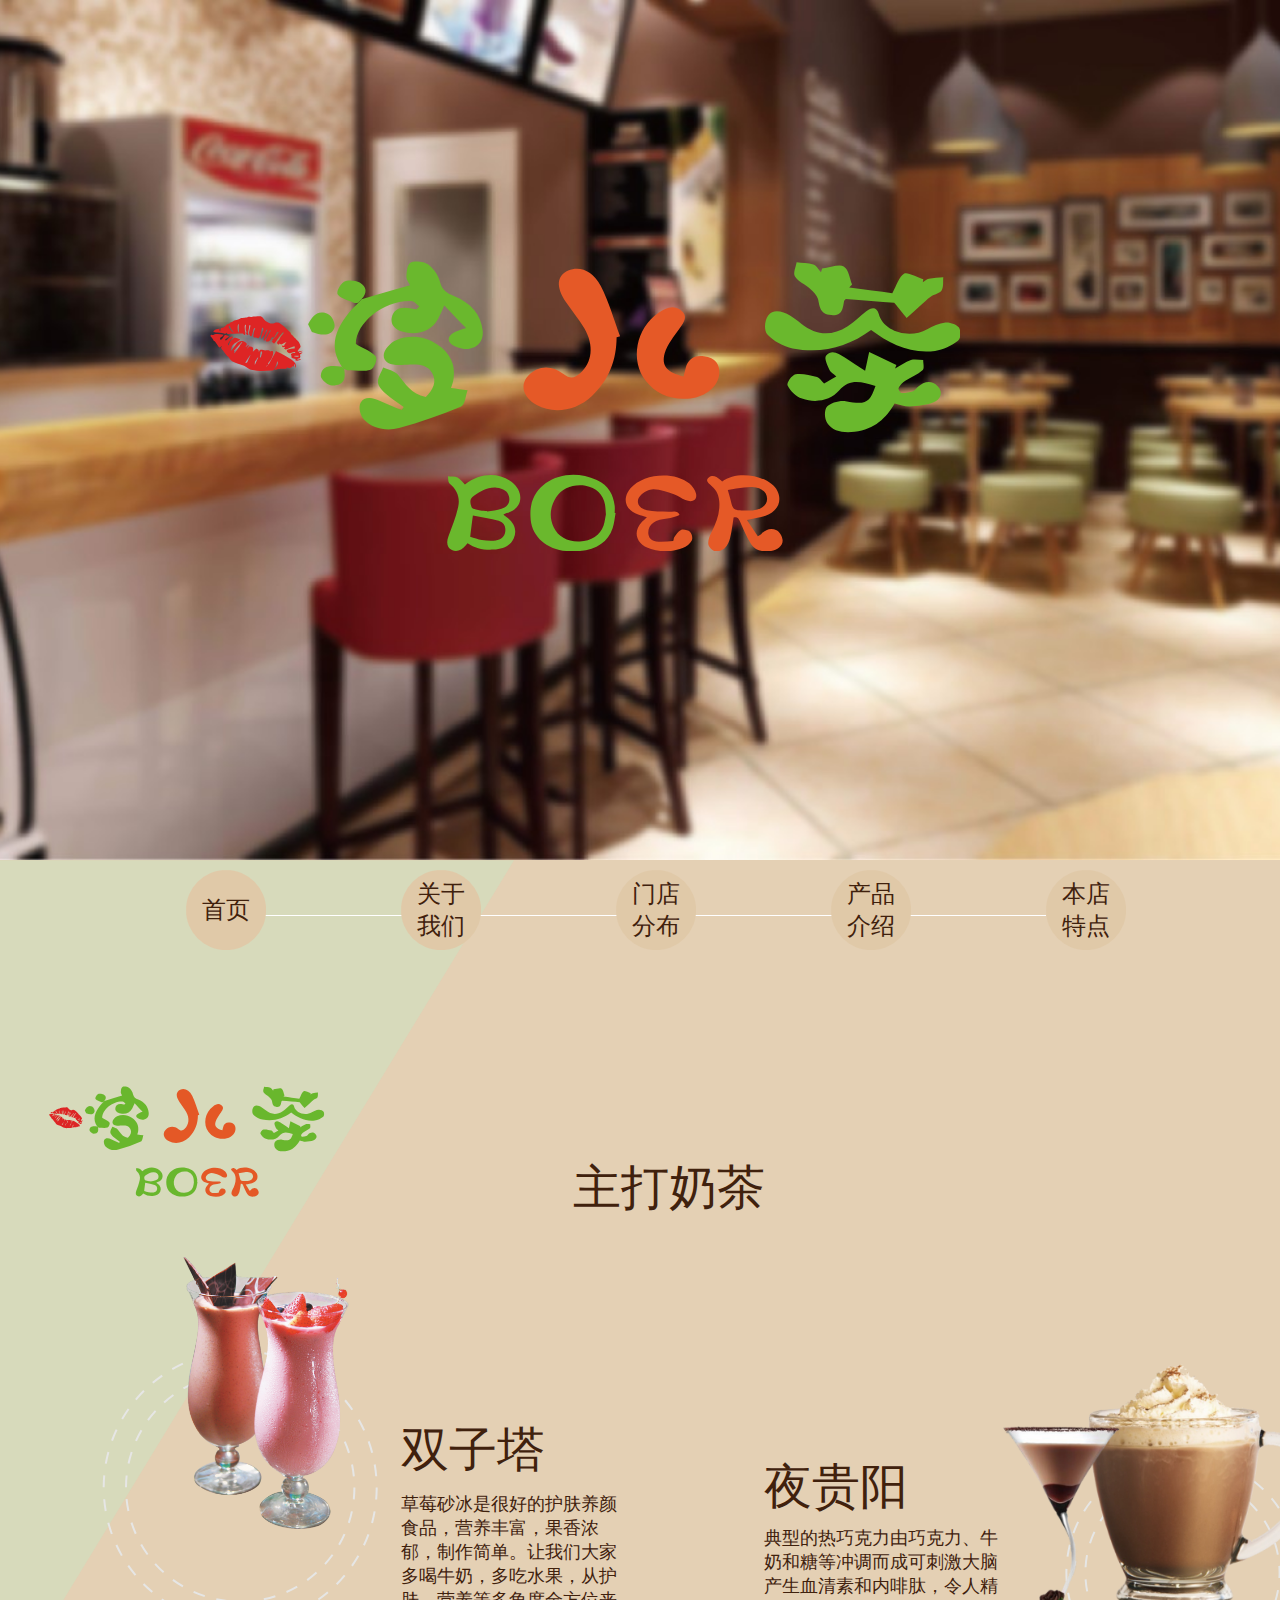
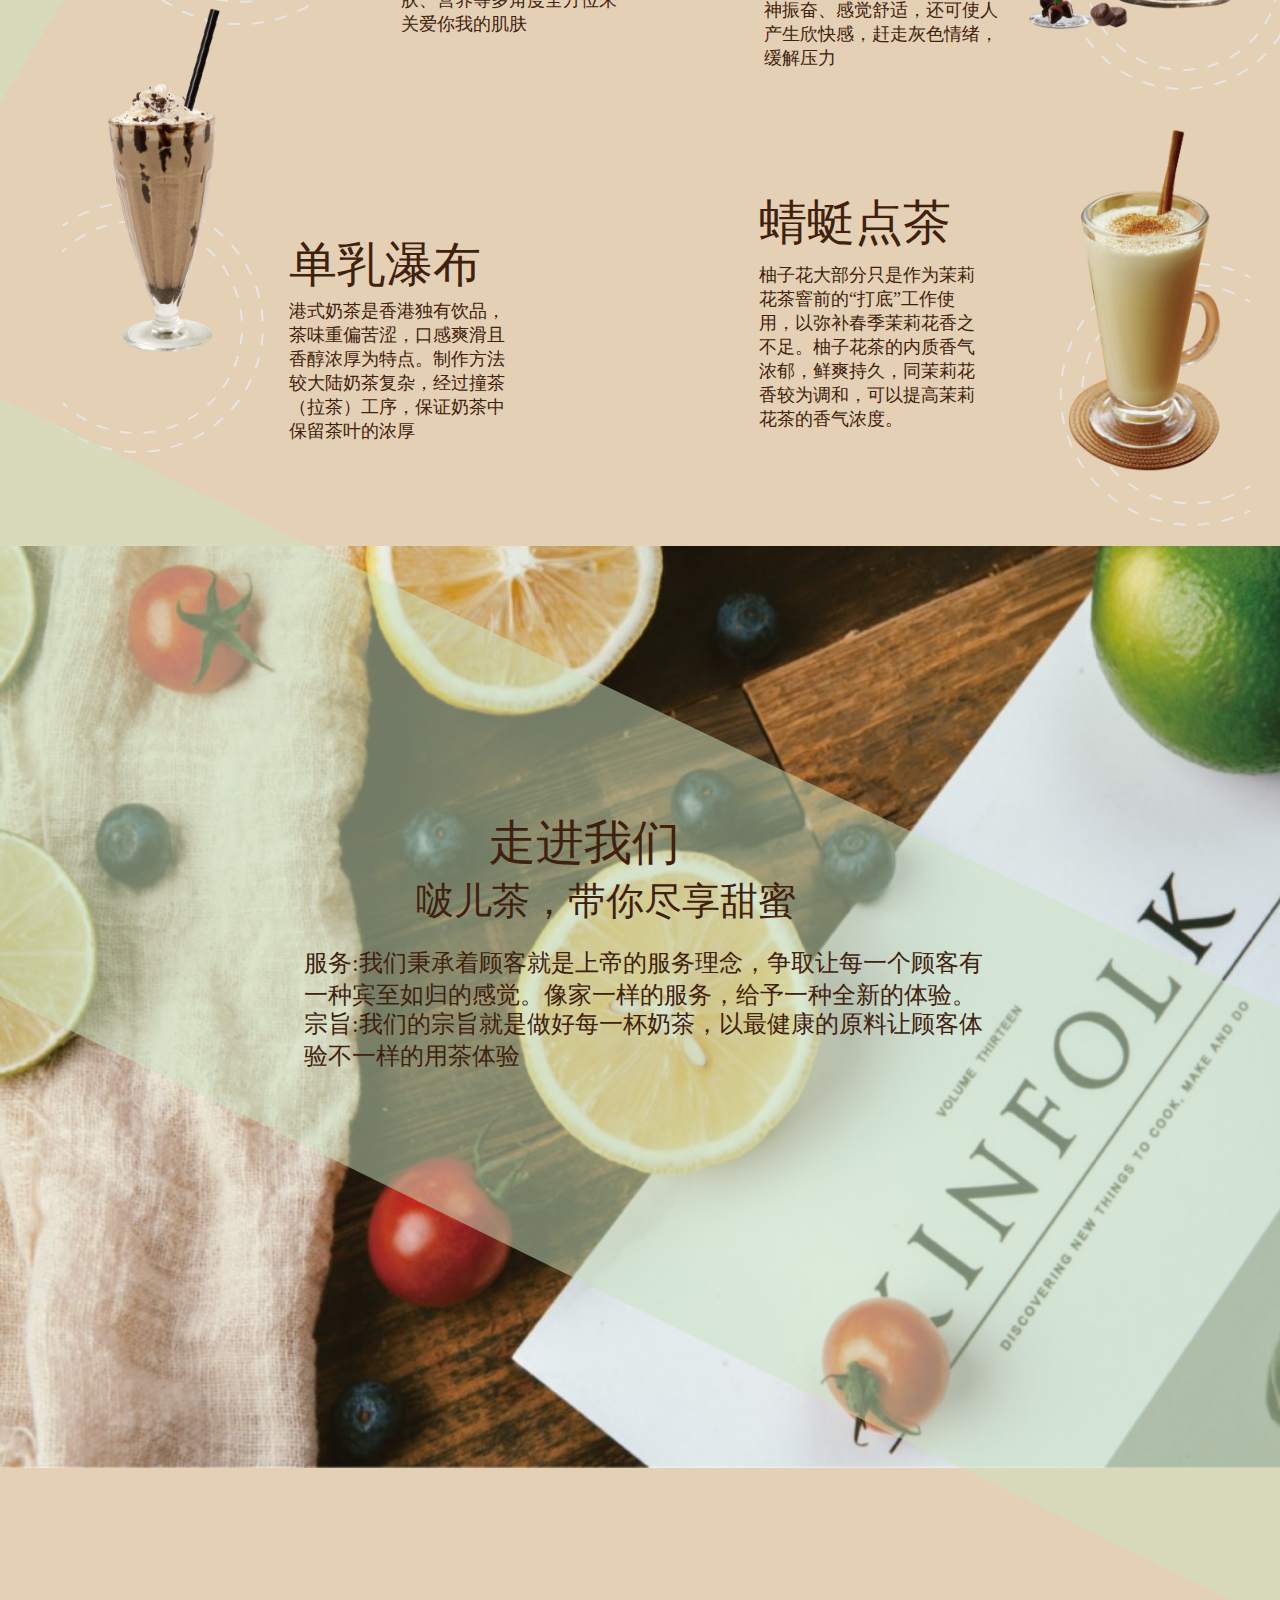
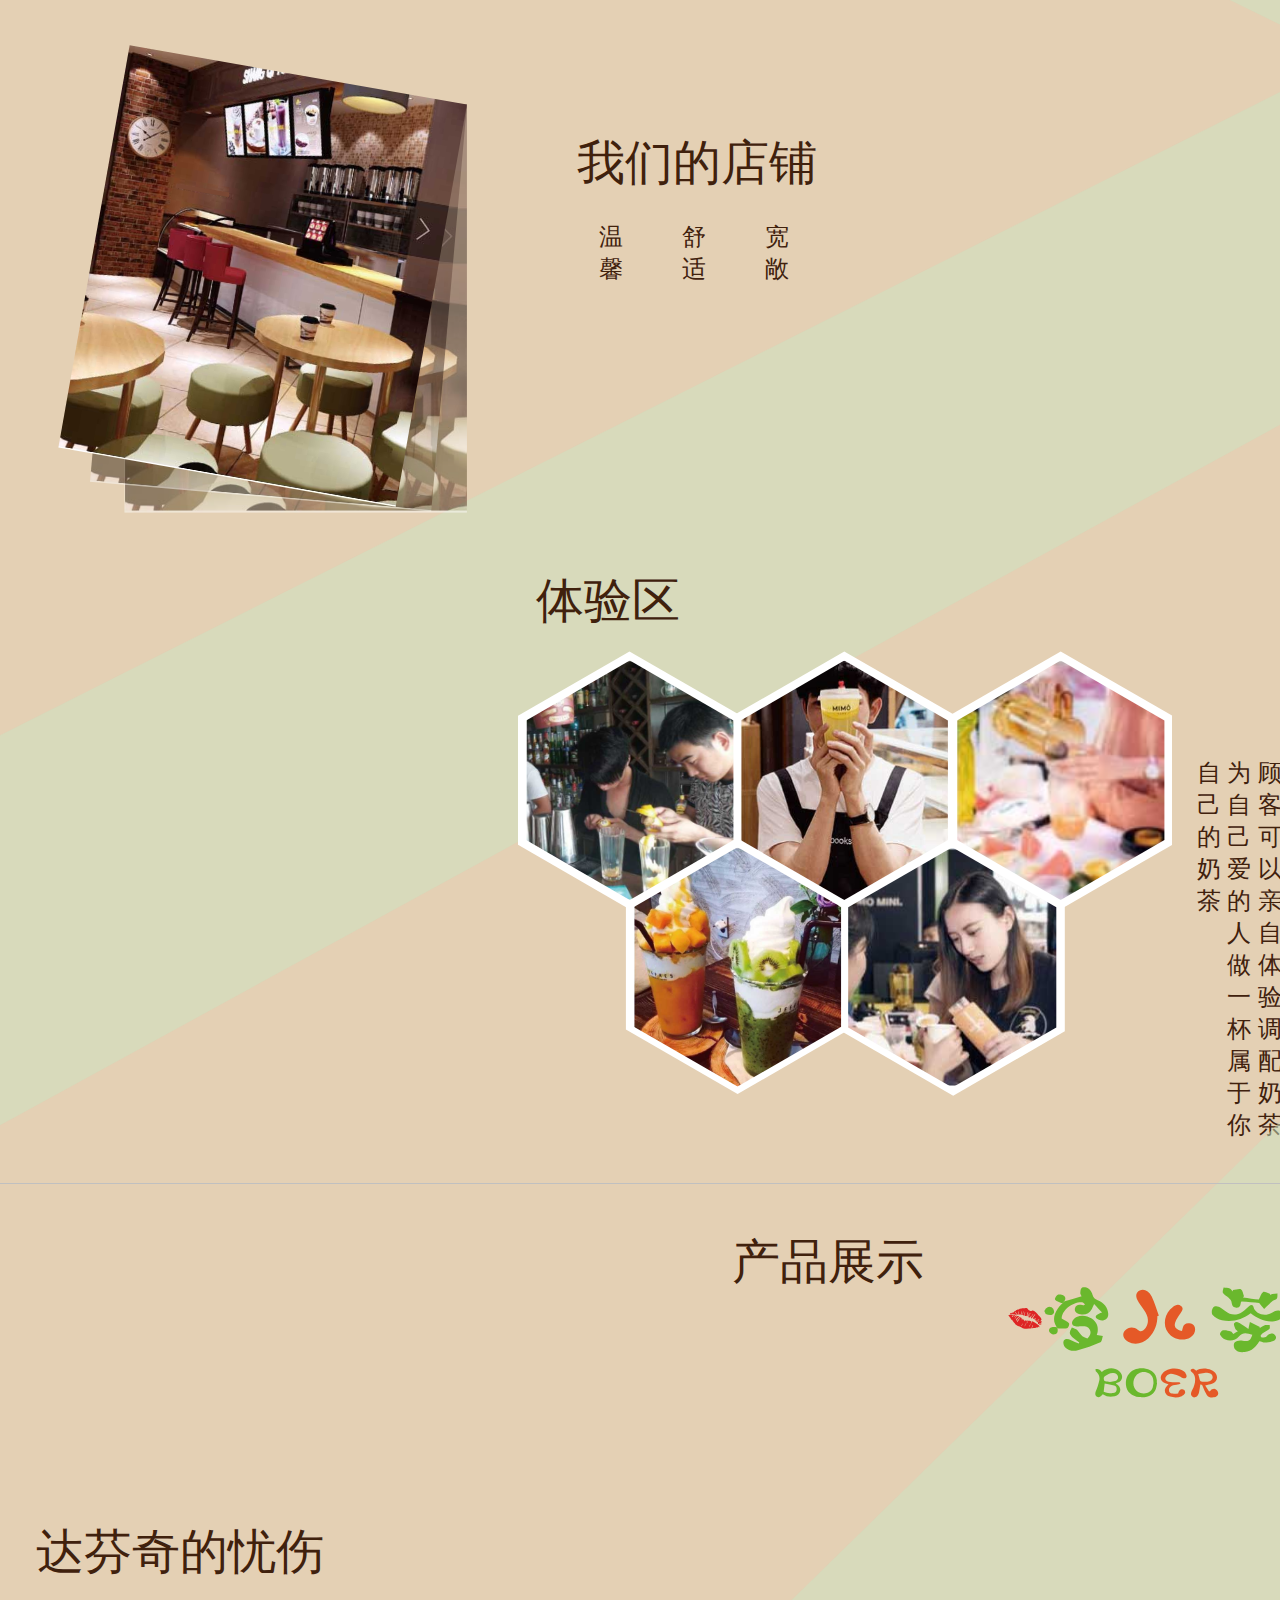
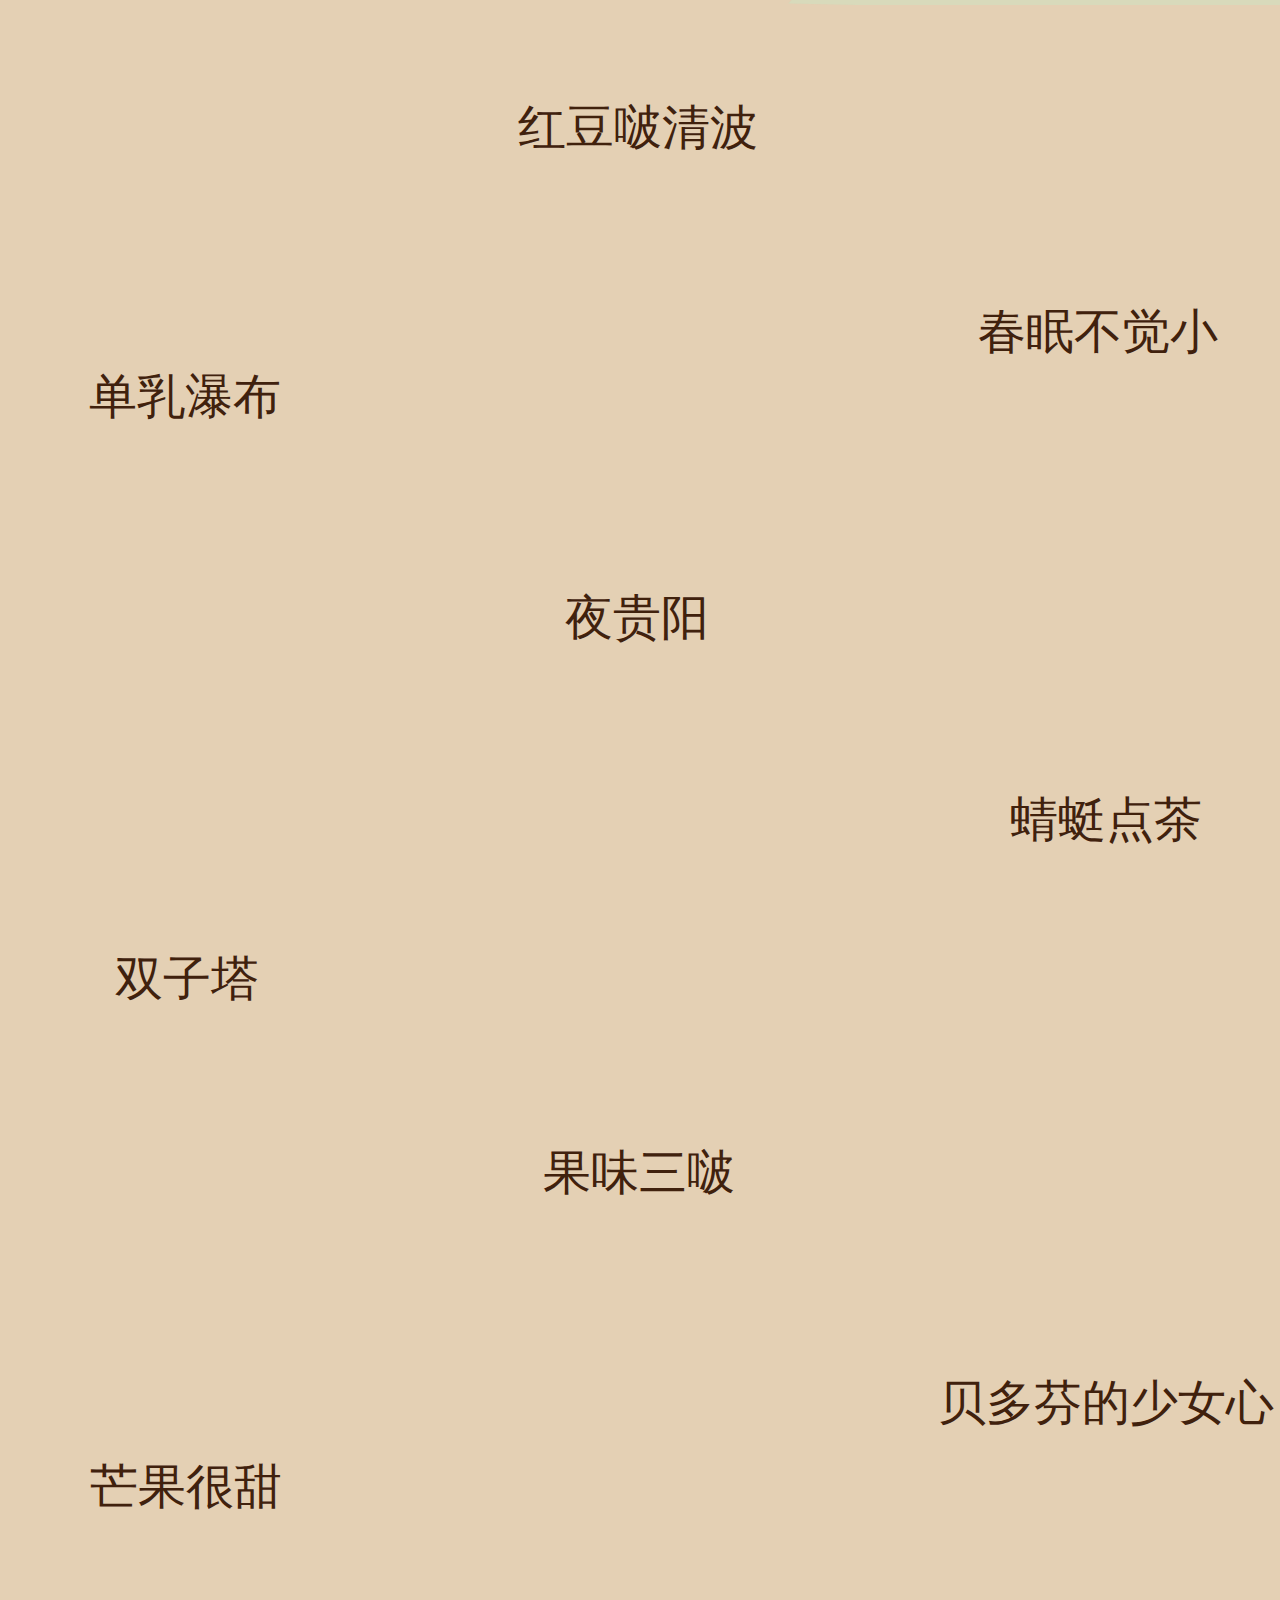
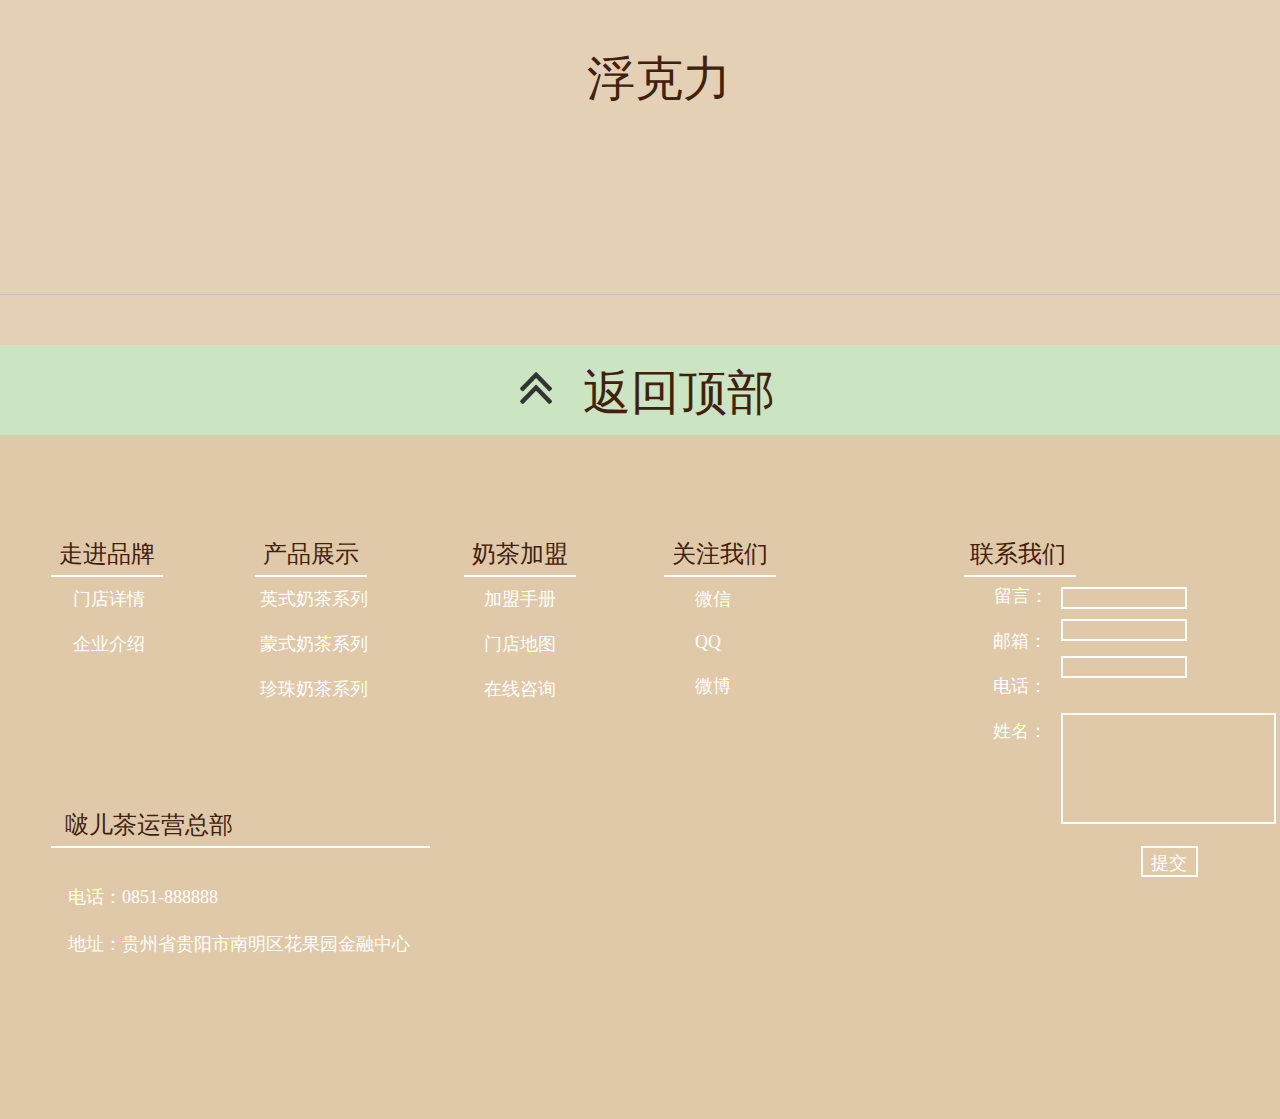
==== 首页.html @ 2c0c11c9 "1.0" ====
﻿<!DOCTYPE html>
<html>
  <head>
    <title>首页</title>
    <meta http-equiv="X-UA-Compatible" content="IE=edge"/>
    <meta http-equiv="content-type" content="text/html; charset=utf-8"/>
    <meta name="viewport" content="width=device-width, height=device-height, initial-scale=1.0, minimum-scale=1, maximum-scale=1, user-scalable=no"/>
    <meta name="apple-mobile-web-app-capable" content="yes"/>
    <link href="resources/css/jquery-ui-themes.css" type="text/css" rel="stylesheet"/>
    <link href="resources/css/axure_rp_page.css" type="text/css" rel="stylesheet"/>
    <link href="data/styles.css" type="text/css" rel="stylesheet"/>
    <link href="files/首页/styles.css" type="text/css" rel="stylesheet"/>
    <script src="resources/scripts/jquery-1.7.1.min.js"></script>
    <script src="resources/scripts/jquery-ui-1.8.10.custom.min.js"></script>
    <script src="resources/scripts/axure/axQuery.js"></script>
    <script src="resources/scripts/axure/globals.js"></script>
    <script src="resources/scripts/axutils.js"></script>
    <script src="resources/scripts/axure/annotation.js"></script>
    <script src="resources/scripts/axure/axQuery.std.js"></script>
    <script src="resources/scripts/axure/doc.js"></script>
    <script src="data/document.js"></script>
    <script src="resources/scripts/messagecenter.js"></script>
    <script src="resources/scripts/axure/events.js"></script>
    <script src="resources/scripts/axure/recording.js"></script>
    <script src="resources/scripts/axure/action.js"></script>
    <script src="resources/scripts/axure/expr.js"></script>
    <script src="resources/scripts/axure/geometry.js"></script>
    <script src="resources/scripts/axure/flyout.js"></script>
    <script src="resources/scripts/axure/ie.js"></script>
    <script src="resources/scripts/axure/model.js"></script>
    <script src="resources/scripts/axure/repeater.js"></script>
    <script src="resources/scripts/axure/sto.js"></script>
    <script src="resources/scripts/axure/utils.temp.js"></script>
    <script src="resources/scripts/axure/variables.js"></script>
    <script src="resources/scripts/axure/drag.js"></script>
    <script src="resources/scripts/axure/move.js"></script>
    <script src="resources/scripts/axure/visibility.js"></script>
    <script src="resources/scripts/axure/style.js"></script>
    <script src="resources/scripts/axure/adaptive.js"></script>
    <script src="resources/scripts/axure/tree.js"></script>
    <script src="resources/scripts/axure/init.temp.js"></script>
    <script src="files/首页/data.js"></script>
    <script src="resources/scripts/axure/legacy.js"></script>
    <script src="resources/scripts/axure/viewer.js"></script>
    <script src="resources/scripts/axure/math.js"></script>
    <script type="text/javascript">
      $axure.utils.getTransparentGifPath = function() { return 'resources/images/transparent.gif'; };
      $axure.utils.getOtherPath = function() { return 'resources/Other.html'; };
      $axure.utils.getReloadPath = function() { return 'resources/reload.html'; };
    </script>
  </head>
  <body>
    <div id="base" class="">

      <!-- Unnamed (图片) -->
      <div id="u0" class="ax_default _图片">
        <img id="u0_img" class="img " src="images/首页/u0.svg"/>
        <!-- Unnamed () -->
        <div id="u1" class="text" style="display: none; visibility: hidden">
          <p><span></span></p>
        </div>
      </div>

      <!-- Unnamed (图片) -->
      <div id="u2" class="ax_default _图片">
        <img id="u2_img" class="img " src="images/首页/u2.jpg"/>
        <!-- Unnamed () -->
        <div id="u3" class="text" style="display: none; visibility: hidden">
          <p><span></span></p>
        </div>
      </div>

      <!-- Unnamed (图片) -->
      <div id="u4" class="ax_default _图片">
        <img id="u4_img" class="img " src="images/首页/u4.svg"/>
        <!-- Unnamed () -->
        <div id="u5" class="text" style="display: none; visibility: hidden">
          <p><span></span></p>
        </div>
      </div>

      <!-- Unnamed (图片) -->
      <div id="u6" class="ax_default _图片">
        <img id="u6_img" class="img " src="images/首页/u6.svg"/>
        <!-- Unnamed () -->
        <div id="u7" class="text" style="display: none; visibility: hidden">
          <p><span></span></p>
        </div>
      </div>

      <!-- Unnamed (组合) -->
      <div id="u8" class="ax_default">

        <!-- Unnamed (矩形) -->
        <div id="u9" class="ax_default box_1">
          <img id="u9_img" class="img " src="images/首页/u9.png"/>
          <!-- Unnamed () -->
          <div id="u10" class="text" style="display: none; visibility: hidden">
            <p><span></span></p>
          </div>
        </div>

        <!-- Unnamed (椭圆形) -->
        <div id="u11" class="ax_default ellipse">
          <img id="u11_img" class="img " src="images/首页/u11.png"/>
          <!-- Unnamed () -->
          <div id="u12" class="text" style="visibility: visible;">
            <p><span>首页</span></p>
          </div>
        </div>

        <!-- Unnamed (椭圆形) -->
        <div id="u13" class="ax_default ellipse">
          <img id="u13_img" class="img " src="images/首页/u11.png"/>
          <!-- Unnamed () -->
          <div id="u14" class="text" style="visibility: visible;">
            <p><span>关于</span></p><p><span>我们</span></p>
          </div>
        </div>

        <!-- Unnamed (椭圆形) -->
        <div id="u15" class="ax_default ellipse">
          <img id="u15_img" class="img " src="images/首页/u11.png"/>
          <!-- Unnamed () -->
          <div id="u16" class="text" style="visibility: visible;">
            <p><span>门店</span></p><p><span>分布</span></p>
          </div>
        </div>

        <!-- Unnamed (椭圆形) -->
        <div id="u17" class="ax_default ellipse">
          <img id="u17_img" class="img " src="images/首页/u11.png"/>
          <!-- Unnamed () -->
          <div id="u18" class="text" style="visibility: visible;">
            <p><span>产品</span></p><p><span>介绍</span></p>
          </div>
        </div>

        <!-- Unnamed (椭圆形) -->
        <div id="u19" class="ax_default ellipse">
          <img id="u19_img" class="img " src="images/首页/u11.png"/>
          <!-- Unnamed () -->
          <div id="u20" class="text" style="visibility: visible;">
            <p><span>本店</span></p><p><span>特点</span></p>
          </div>
        </div>
      </div>

      <!-- Unnamed (矩形) -->
      <div id="u21" class="ax_default label">
        <div id="u21_div" class=""></div>
        <!-- Unnamed () -->
        <div id="u22" class="text" style="visibility: visible;">
          <p><span>主打奶茶</span></p>
        </div>
      </div>

      <!-- Unnamed (图片) -->
      <div id="u23" class="ax_default _图片">
        <img id="u23_img" class="img " src="images/首页/u23.svg"/>
        <!-- Unnamed () -->
        <div id="u24" class="text" style="display: none; visibility: hidden">
          <p><span></span></p>
        </div>
      </div>

      <!-- Unnamed (组合) -->
      <div id="u25" class="ax_default">

        <!-- Unnamed (矩形) -->
        <div id="u26" class="ax_default label">
          <div id="u26_div" class=""></div>
          <!-- Unnamed () -->
          <div id="u27" class="text" style="visibility: visible;">
            <p><span>双子塔</span></p>
          </div>
        </div>

        <!-- Unnamed (矩形) -->
        <div id="u28" class="ax_default label">
          <div id="u28_div" class=""></div>
          <!-- Unnamed () -->
          <div id="u29" class="text" style="visibility: visible;">
            <p><span>草莓砂冰是很好的护肤养颜食品，营养丰富，果香浓郁，制作简单。让我们大家多喝牛奶，多吃水果，从护肤、营养等多角度全方位来关爱你我的肌肤</span></p>
          </div>
        </div>

        <!-- Unnamed (矩形) -->
        <div id="u30" class="ax_default label">
          <div id="u30_div" class=""></div>
          <!-- Unnamed () -->
          <div id="u31" class="text" style="visibility: visible;">
            <p><span>夜贵阳</span></p>
          </div>
        </div>

        <!-- Unnamed (矩形) -->
        <div id="u32" class="ax_default label">
          <div id="u32_div" class=""></div>
          <!-- Unnamed () -->
          <div id="u33" class="text" style="visibility: visible;">
            <p><span>典型的热巧克力由巧克力、牛奶和糖等冲调而成可刺激大脑产生血清素和内啡肽，令人精神振奋、感觉舒适，还可使人产生欣快感，赶走灰色情绪，缓解压力</span></p>
          </div>
        </div>

        <!-- Unnamed (图片) -->
        <div id="u34" class="ax_default _图片">
          <img id="u34_img" class="img " src="images/首页/u34.svg"/>
          <!-- Unnamed () -->
          <div id="u35" class="text" style="display: none; visibility: hidden">
            <p><span></span></p>
          </div>
        </div>

        <!-- Unnamed (图片) -->
        <div id="u36" class="ax_default _图片">
          <img id="u36_img" class="img " src="images/首页/u36.svg"/>
          <!-- Unnamed () -->
          <div id="u37" class="text" style="display: none; visibility: hidden">
            <p><span></span></p>
          </div>
        </div>

        <!-- Unnamed (图片) -->
        <div id="u38" class="ax_default _图片">
          <img id="u38_img" class="img " src="images/首页/u38.svg"/>
          <!-- Unnamed () -->
          <div id="u39" class="text" style="display: none; visibility: hidden">
            <p><span></span></p>
          </div>
        </div>

        <!-- Unnamed (图片) -->
        <div id="u40" class="ax_default _图片">
          <img id="u40_img" class="img " src="images/首页/u40.svg"/>
          <!-- Unnamed () -->
          <div id="u41" class="text" style="display: none; visibility: hidden">
            <p><span></span></p>
          </div>
        </div>

        <!-- Unnamed (矩形) -->
        <div id="u42" class="ax_default label">
          <div id="u42_div" class=""></div>
          <!-- Unnamed () -->
          <div id="u43" class="text" style="visibility: visible;">
            <p><span>单乳瀑布</span></p>
          </div>
        </div>

        <!-- Unnamed (矩形) -->
        <div id="u44" class="ax_default label">
          <div id="u44_div" class=""></div>
          <!-- Unnamed () -->
          <div id="u45" class="text" style="visibility: visible;">
            <p><span>港式奶茶是香港独有饮品，茶味重偏苦涩，口感爽滑且香醇浓厚为特点。制作方法较大陆奶茶复杂，经过撞茶（拉茶）工序，保证奶茶中保留茶叶的浓厚</span></p>
          </div>
        </div>

        <!-- Unnamed (矩形) -->
        <div id="u46" class="ax_default label">
          <div id="u46_div" class=""></div>
          <!-- Unnamed () -->
          <div id="u47" class="text" style="visibility: visible;">
            <p><span>蜻蜓点茶</span></p>
          </div>
        </div>

        <!-- Unnamed (矩形) -->
        <div id="u48" class="ax_default label">
          <div id="u48_div" class=""></div>
          <!-- Unnamed () -->
          <div id="u49" class="text" style="visibility: visible;">
            <p><span>柚子花大部分只是作为茉莉花茶窨前的“打底”工作使用，以弥补春季茉莉花香之不足。柚子花茶的内质香气浓郁，鲜爽持久，同茉莉花香较为调和，可以提高茉莉花茶的香气浓度。</span></p>
          </div>
        </div>
      </div>

      <!-- Unnamed (图片) -->
      <div id="u50" class="ax_default _图片">
        <img id="u50_img" class="img " src="images/首页/u50.jpg"/>
        <!-- Unnamed () -->
        <div id="u51" class="text" style="display: none; visibility: hidden">
          <p><span></span></p>
        </div>
      </div>

      <!-- Unnamed (图片) -->
      <div id="u52" class="ax_default _图片">
        <img id="u52_img" class="img " src="images/首页/u52.svg"/>
        <!-- Unnamed () -->
        <div id="u53" class="text" style="visibility: visible;">
          <p><span>+</span></p>
        </div>
      </div>

      <!-- Unnamed (组合) -->
      <div id="u54" class="ax_default">

        <!-- Unnamed (矩形) -->
        <div id="u55" class="ax_default label">
          <div id="u55_div" class=""></div>
          <!-- Unnamed () -->
          <div id="u56" class="text" style="visibility: visible;">
            <p><span>走进我们</span></p>
          </div>
        </div>

        <!-- Unnamed (矩形) -->
        <div id="u57" class="ax_default label">
          <div id="u57_div" class=""></div>
          <!-- Unnamed () -->
          <div id="u58" class="text" style="visibility: visible;">
            <p><span>啵儿茶，带你尽享甜蜜</span></p>
          </div>
        </div>

        <!-- Unnamed (矩形) -->
        <div id="u59" class="ax_default label">
          <div id="u59_div" class=""></div>
          <!-- Unnamed () -->
          <div id="u60" class="text" style="visibility: visible;">
            <p><span>服务:我们秉承着顾客就是上帝的服务理念，争取让每一个顾客有一种宾至如归的感觉。像家一样的服务，给予一种全新的体验。</span></p>
          </div>
        </div>

        <!-- Unnamed (矩形) -->
        <div id="u61" class="ax_default label">
          <div id="u61_div" class=""></div>
          <!-- Unnamed () -->
          <div id="u62" class="text" style="visibility: visible;">
            <p><span>宗旨:我们的宗旨就是做好每一杯奶茶，以最健康的原料让顾客体验不一样的用茶体验</span></p>
          </div>
        </div>
      </div>

      <!-- Unnamed (图片) -->
      <div id="u63" class="ax_default _图片">
        <img id="u63_img" class="img " src="images/首页/u63.svg"/>
        <!-- Unnamed () -->
        <div id="u64" class="text" style="display: none; visibility: hidden">
          <p><span></span></p>
        </div>
      </div>

      <!-- Unnamed (图片) -->
      <div id="u65" class="ax_default _图片">
        <img id="u65_img" class="img " src="images/首页/u65.svg"/>
        <!-- Unnamed () -->
        <div id="u66" class="text" style="display: none; visibility: hidden">
          <p><span></span></p>
        </div>
      </div>

      <!-- Unnamed (矩形) -->
      <div id="u67" class="ax_default label">
        <div id="u67_div" class=""></div>
        <!-- Unnamed () -->
        <div id="u68" class="text" style="visibility: visible;">
          <p><span>&nbsp;我们的店铺</span></p>
        </div>
      </div>

      <!-- Unnamed (矩形) -->
      <div id="u69" class="ax_default label">
        <img id="u69_img" class="img " src="resources/images/transparent.gif"/>
        <!-- Unnamed () -->
        <div id="u70" class="text" style="visibility: visible;">
          <p><span>温馨</span></p>
        </div>
      </div>

      <!-- Unnamed (矩形) -->
      <div id="u71" class="ax_default label">
        <img id="u71_img" class="img " src="resources/images/transparent.gif"/>
        <!-- Unnamed () -->
        <div id="u72" class="text" style="visibility: visible;">
          <p><span>舒适</span></p>
        </div>
      </div>

      <!-- Unnamed (矩形) -->
      <div id="u73" class="ax_default label">
        <img id="u73_img" class="img " src="resources/images/transparent.gif"/>
        <!-- Unnamed () -->
        <div id="u74" class="text" style="visibility: visible;">
          <p><span>宽敞</span></p>
        </div>
      </div>

      <!-- Unnamed (矩形) -->
      <div id="u75" class="ax_default label">
        <div id="u75_div" class=""></div>
        <!-- Unnamed () -->
        <div id="u76" class="text" style="visibility: visible;">
          <p><span>体验区</span></p>
        </div>
      </div>

      <!-- Unnamed (图片) -->
      <div id="u77" class="ax_default _图片">
        <img id="u77_img" class="img " src="images/首页/u77.svg"/>
        <!-- Unnamed () -->
        <div id="u78" class="text" style="display: none; visibility: hidden">
          <p><span></span></p>
        </div>
      </div>

      <!-- Unnamed (矩形) -->
      <div id="u79" class="ax_default label">
        <div id="u79_div" class=""></div>
        <!-- Unnamed () -->
        <div id="u80" class="text" style="visibility: visible;">
          <p><span>顾客可以亲自体验调配奶茶</span></p>
        </div>
      </div>

      <!-- Unnamed (矩形) -->
      <div id="u81" class="ax_default label">
        <div id="u81_div" class=""></div>
        <!-- Unnamed () -->
        <div id="u82" class="text" style="visibility: visible;">
          <p><span>为自己爱的人做一杯属于你</span></p>
        </div>
      </div>

      <!-- Unnamed (矩形) -->
      <div id="u83" class="ax_default label">
        <div id="u83_div" class=""></div>
        <!-- Unnamed () -->
        <div id="u84" class="text" style="visibility: visible;">
          <p><span>自己的奶茶</span></p>
        </div>
      </div>

      <!-- Unnamed (图片) -->
      <div id="u85" class="ax_default _图片">
        <img id="u85_img" class="img " src="images/首页/u85.svg"/>
        <!-- Unnamed () -->
        <div id="u86" class="text" style="display: none; visibility: hidden">
          <p><span></span></p>
        </div>
      </div>

      <!-- Unnamed (矩形) -->
      <div id="u87" class="ax_default label">
        <div id="u87_div" class=""></div>
        <!-- Unnamed () -->
        <div id="u88" class="text" style="visibility: visible;">
          <p><span>产品展示</span></p>
        </div>
      </div>

      <!-- Unnamed (图片) -->
      <div id="u89" class="ax_default _图片">
        <img id="u89_img" class="img " src="images/首页/u89.svg"/>
        <!-- Unnamed () -->
        <div id="u90" class="text" style="display: none; visibility: hidden">
          <p><span></span></p>
        </div>
      </div>

      <!-- Unnamed (矩形) -->
      <div id="u91" class="ax_default label">
        <div id="u91_div" class=""></div>
        <!-- Unnamed () -->
        <div id="u92" class="text" style="visibility: visible;">
          <p><span>达芬奇的忧伤</span></p>
        </div>
      </div>

      <!-- Unnamed (矩形) -->
      <div id="u93" class="ax_default label">
        <div id="u93_div" class=""></div>
        <!-- Unnamed () -->
        <div id="u94" class="text" style="visibility: visible;">
          <p><span>红豆啵清波</span></p>
        </div>
      </div>

      <!-- Unnamed (矩形) -->
      <div id="u95" class="ax_default label">
        <div id="u95_div" class=""></div>
        <!-- Unnamed () -->
        <div id="u96" class="text" style="visibility: visible;">
          <p><span>&nbsp;春眠不觉小</span></p>
        </div>
      </div>

      <!-- Unnamed (矩形) -->
      <div id="u97" class="ax_default label">
        <div id="u97_div" class=""></div>
        <!-- Unnamed () -->
        <div id="u98" class="text" style="visibility: visible;">
          <p><span>单乳瀑布</span></p>
        </div>
      </div>

      <!-- Unnamed (矩形) -->
      <div id="u99" class="ax_default label">
        <div id="u99_div" class=""></div>
        <!-- Unnamed () -->
        <div id="u100" class="text" style="visibility: visible;">
          <p><span>夜贵阳</span></p>
        </div>
      </div>

      <!-- Unnamed (矩形) -->
      <div id="u101" class="ax_default label">
        <div id="u101_div" class=""></div>
        <!-- Unnamed () -->
        <div id="u102" class="text" style="visibility: visible;">
          <p><span>蜻蜓点茶</span></p>
        </div>
      </div>

      <!-- Unnamed (矩形) -->
      <div id="u103" class="ax_default label">
        <div id="u103_div" class=""></div>
        <!-- Unnamed () -->
        <div id="u104" class="text" style="visibility: visible;">
          <p><span>双子塔</span></p>
        </div>
      </div>

      <!-- Unnamed (矩形) -->
      <div id="u105" class="ax_default label">
        <div id="u105_div" class=""></div>
        <!-- Unnamed () -->
        <div id="u106" class="text" style="visibility: visible;">
          <p><span>果味三啵</span></p>
        </div>
      </div>

      <!-- Unnamed (矩形) -->
      <div id="u107" class="ax_default label">
        <div id="u107_div" class=""></div>
        <!-- Unnamed () -->
        <div id="u108" class="text" style="visibility: visible;">
          <p><span>&nbsp;贝多芬的少女心</span></p>
        </div>
      </div>

      <!-- Unnamed (矩形) -->
      <div id="u109" class="ax_default label">
        <div id="u109_div" class=""></div>
        <!-- Unnamed () -->
        <div id="u110" class="text" style="visibility: visible;">
          <p><span>芒果很甜</span></p>
        </div>
      </div>

      <!-- Unnamed (矩形) -->
      <div id="u111" class="ax_default label">
        <div id="u111_div" class=""></div>
        <!-- Unnamed () -->
        <div id="u112" class="text" style="visibility: visible;">
          <p><span>浮克力</span></p>
        </div>
      </div>

      <!-- Unnamed (组合) -->
      <div id="u113" class="ax_default">

        <!-- Unnamed (矩形) -->
        <div id="u114" class="ax_default box_1">
          <div id="u114_div" class=""></div>
          <!-- Unnamed () -->
          <div id="u115" class="text" style="display: none; visibility: hidden">
            <p><span></span></p>
          </div>
        </div>

        <!-- Unnamed (水平线) -->
        <div id="u116" class="ax_default line">
          <img id="u116_img" class="img " src="images/首页/u116.png"/>
          <!-- Unnamed () -->
          <div id="u117" class="text" style="display: none; visibility: hidden">
            <p><span></span></p>
          </div>
        </div>

        <!-- Unnamed (水平线) -->
        <div id="u118" class="ax_default line">
          <img id="u118_img" class="img " src="images/首页/u116.png"/>
          <!-- Unnamed () -->
          <div id="u119" class="text" style="display: none; visibility: hidden">
            <p><span></span></p>
          </div>
        </div>

        <!-- Unnamed (水平线) -->
        <div id="u120" class="ax_default line">
          <img id="u120_img" class="img " src="images/首页/u116.png"/>
          <!-- Unnamed () -->
          <div id="u121" class="text" style="display: none; visibility: hidden">
            <p><span></span></p>
          </div>
        </div>

        <!-- Unnamed (水平线) -->
        <div id="u122" class="ax_default line">
          <img id="u122_img" class="img " src="images/首页/u116.png"/>
          <!-- Unnamed () -->
          <div id="u123" class="text" style="display: none; visibility: hidden">
            <p><span></span></p>
          </div>
        </div>

        <!-- Unnamed (水平线) -->
        <div id="u124" class="ax_default line">
          <img id="u124_img" class="img " src="images/首页/u116.png"/>
          <!-- Unnamed () -->
          <div id="u125" class="text" style="display: none; visibility: hidden">
            <p><span></span></p>
          </div>
        </div>

        <!-- Unnamed (矩形) -->
        <div id="u126" class="ax_default label">
          <div id="u126_div" class=""></div>
          <!-- Unnamed () -->
          <div id="u127" class="text" style="visibility: visible;">
            <p><span>走进品牌</span></p>
          </div>
        </div>

        <!-- Unnamed (矩形) -->
        <div id="u128" class="ax_default label">
          <div id="u128_div" class=""></div>
          <!-- Unnamed () -->
          <div id="u129" class="text" style="visibility: visible;">
            <p><span>产品展示</span></p>
          </div>
        </div>

        <!-- Unnamed (矩形) -->
        <div id="u130" class="ax_default label">
          <div id="u130_div" class=""></div>
          <!-- Unnamed () -->
          <div id="u131" class="text" style="visibility: visible;">
            <p><span>奶茶加盟</span></p>
          </div>
        </div>

        <!-- Unnamed (矩形) -->
        <div id="u132" class="ax_default label">
          <div id="u132_div" class=""></div>
          <!-- Unnamed () -->
          <div id="u133" class="text" style="visibility: visible;">
            <p><span>关注我们</span></p>
          </div>
        </div>

        <!-- Unnamed (矩形) -->
        <div id="u134" class="ax_default label">
          <div id="u134_div" class=""></div>
          <!-- Unnamed () -->
          <div id="u135" class="text" style="visibility: visible;">
            <p><span>&nbsp;联系我们</span></p>
          </div>
        </div>

        <!-- Unnamed (矩形) -->
        <div id="u136" class="ax_default label">
          <div id="u136_div" class=""></div>
          <!-- Unnamed () -->
          <div id="u137" class="text" style="visibility: visible;">
            <p><span>&nbsp;门店详情</span></p><p><span><br></span></p><p><span>&nbsp;企业介绍</span></p>
          </div>
        </div>

        <!-- Unnamed (矩形) -->
        <div id="u138" class="ax_default label">
          <div id="u138_div" class=""></div>
          <!-- Unnamed () -->
          <div id="u139" class="text" style="visibility: visible;">
            <p><span>&nbsp;英式奶茶系列</span></p><p><span><br></span></p><p><span>&nbsp;蒙式奶茶系列</span></p><p><span><br></span></p><p><span>&nbsp;珍珠奶茶系列</span></p>
          </div>
        </div>

        <!-- Unnamed (矩形) -->
        <div id="u140" class="ax_default label">
          <div id="u140_div" class=""></div>
          <!-- Unnamed () -->
          <div id="u141" class="text" style="visibility: visible;">
            <p><span>加盟手册 </span></p><p><span><br></span></p><p><span>门店地图</span></p><p><span><br></span></p><p><span>在线咨询</span></p>
          </div>
        </div>

        <!-- Unnamed (矩形) -->
        <div id="u142" class="ax_default label">
          <div id="u142_div" class=""></div>
          <!-- Unnamed () -->
          <div id="u143" class="text" style="visibility: visible;">
            <p><span>微信</span></p><p><span><br></span></p><p><span>QQ </span></p><p><span><br></span></p><p><span>微博</span></p>
          </div>
        </div>

        <!-- Unnamed (矩形) -->
        <div id="u144" class="ax_default label">
          <div id="u144_div" class=""></div>
          <!-- Unnamed () -->
          <div id="u145" class="text" style="visibility: visible;">
            <p style="text-align:center;"><span>留言：</span></p><p style="text-align:left;"><span><br></span></p><p><span>邮箱：</span></p><p><span><br></span></p><p><span>电话： </span></p><p><span><br></span></p><p><span>姓名：</span></p>
          </div>
        </div>

        <!-- Unnamed (矩形) -->
        <div id="u146" class="ax_default label">
          <div id="u146_div" class=""></div>
          <!-- Unnamed () -->
          <div id="u147" class="text" style="display: none; visibility: hidden">
            <p><span></span></p>
          </div>
        </div>

        <!-- Unnamed (矩形) -->
        <div id="u148" class="ax_default label">
          <div id="u148_div" class=""></div>
          <!-- Unnamed () -->
          <div id="u149" class="text" style="display: none; visibility: hidden">
            <p><span></span></p>
          </div>
        </div>

        <!-- Unnamed (矩形) -->
        <div id="u150" class="ax_default label">
          <div id="u150_div" class=""></div>
          <!-- Unnamed () -->
          <div id="u151" class="text" style="display: none; visibility: hidden">
            <p><span></span></p>
          </div>
        </div>

        <!-- Unnamed (矩形) -->
        <div id="u152" class="ax_default label">
          <div id="u152_div" class=""></div>
          <!-- Unnamed () -->
          <div id="u153" class="text" style="display: none; visibility: hidden">
            <p><span></span></p>
          </div>
        </div>

        <!-- Unnamed (矩形) -->
        <div id="u154" class="ax_default label">
          <div id="u154_div" class=""></div>
          <!-- Unnamed () -->
          <div id="u155" class="text" style="display: none; visibility: hidden">
            <p><span></span></p>
          </div>
        </div>

        <!-- Unnamed (矩形) -->
        <div id="u156" class="ax_default label">
          <div id="u156_div" class=""></div>
          <!-- Unnamed () -->
          <div id="u157" class="text" style="visibility: visible;">
            <p><span>提交</span></p>
          </div>
        </div>

        <!-- Unnamed (水平线) -->
        <div id="u158" class="ax_default line">
          <img id="u158_img" class="img " src="images/首页/u158.png"/>
          <!-- Unnamed () -->
          <div id="u159" class="text" style="display: none; visibility: hidden">
            <p><span></span></p>
          </div>
        </div>

        <!-- Unnamed (矩形) -->
        <div id="u160" class="ax_default label">
          <div id="u160_div" class=""></div>
          <!-- Unnamed () -->
          <div id="u161" class="text" style="visibility: visible;">
            <p><span>&nbsp;啵儿茶运营总部</span></p>
          </div>
        </div>

        <!-- Unnamed (矩形) -->
        <div id="u162" class="ax_default label">
          <div id="u162_div" class=""></div>
          <!-- Unnamed () -->
          <div id="u163" class="text" style="visibility: visible;">
            <p><span>电话：0851-888888</span></p>
          </div>
        </div>

        <!-- Unnamed (矩形) -->
        <div id="u164" class="ax_default label">
          <div id="u164_div" class=""></div>
          <!-- Unnamed () -->
          <div id="u165" class="text" style="visibility: visible;">
            <p><span>地址：贵州省贵阳市南明区花果园金融中心</span></p>
          </div>
        </div>
      </div>

      <!-- Unnamed (矩形) -->
      <div id="u166" class="ax_default box_1">
        <div id="u166_div" class=""></div>
        <!-- Unnamed () -->
        <div id="u167" class="text" style="display: none; visibility: hidden">
          <p><span></span></p>
        </div>
      </div>

      <!-- Unnamed (组合) -->
      <div id="u168" class="ax_default">

        <!-- Unnamed (形状) -->
        <div id="u169" class="ax_default icon">
          <img id="u169_img" class="img " src="images/首页/u169.png"/>
          <!-- Unnamed () -->
          <div id="u170" class="text" style="display: none; visibility: hidden">
            <p><span></span></p>
          </div>
        </div>

        <!-- Unnamed (矩形) -->
        <div id="u171" class="ax_default label">
          <div id="u171_div" class=""></div>
          <!-- Unnamed () -->
          <div id="u172" class="text" style="visibility: visible;">
            <p><span>返回顶部</span></p>
          </div>
        </div>
      </div>
    </div>
  </body>
</html>
---- resources/css/axure_rp_page.css ----
﻿/* so the window resize fires within a frame in IE7 */
html, body {
    height: 100%;
}

a {
    color: inherit;
}

p {
    margin: 0px;
    text-rendering: optimizeLegibility;
    font-feature-settings: "kern" 1;
    -webkit-font-feature-settings: "kern";
    -moz-font-feature-settings: "kern";
    -moz-font-feature-settings: "kern=1";
    font-kerning: normal;
}

iframe {
    background: #FFFFFF;
}

/* to match IE with C, FF */
input {
    padding: 1px 0px 1px 0px;
    box-sizing: border-box;
    -moz-box-sizing: border-box;
}

textarea {
    margin: 0px;
    box-sizing: border-box;
    -moz-box-sizing: border-box;
}

div.intcases {
    font-family: arial; 
    font-size: 12px;
    text-align:left; 
    border:1px solid #AAA; 
    background:#FFF none repeat scroll 0% 0%; 
    z-index:9999; 
    visibility:hidden; 
    position:absolute;
    padding: 0px;
    border-radius: 3px;
    white-space: nowrap;
}

div.intcaselink {
    cursor: pointer;
    padding: 3px 8px 3px 8px;
    margin: 5px;
    background:#EEE none repeat scroll 0% 0%; 
    border:1px solid #AAA;
    border-radius: 3px;
}

div.refpageimage {
    position: absolute;
    left: 0px;
    top: 0px;
    font-size: 0px;
    width: 16px;
    height: 16px;
    cursor: pointer;
    background-image: url(images/newwindow.gif);
    background-repeat: no-repeat;
}

div.annnoteimage {
    position: absolute;
    left: 0px;
    top: 0px;
    font-size: 0px;
    /*width: 16px;
    height: 12px;*/
    cursor: help;
    /*background-image: url(images/note.gif);*/
    /*background-repeat: no-repeat;*/
    width: 13px;
    height: 12px;
    padding-top: 1px;
    text-align: center;
    background-color: #138CDD;
    -moz-box-shadow: 1px 1px 3px #aaa;
    -webkit-box-shadow: 1px 1px 3px #aaa;
    box-shadow: 1px 1px 3px #aaa;
}

div.annnoteline {
    display: inline-block;
    width: 9px;
    height: 1px;
    border-bottom: 1px solid white;
    margin-top: 1px;
}

div.annnotelabel {
    position: absolute;
    left: 0px;
    top: 0px;
    font-family: Helvetica,Arial;
    font-size: 10px;
    /*border: 1px solid rgb(166,221,242);*/
    cursor: help;
    /*background:rgb(0,157,217) none repeat scroll 0% 0%;*/ 
    padding: 1px 3px 1px 3px;
    white-space: nowrap;
    color: white;
    
    background-color: #138CDD;
    -moz-box-shadow: 1px 1px 3px #aaa;
    -webkit-box-shadow: 1px 1px 3px #aaa;
    box-shadow: 1px 1px 3px #aaa;
}

.annotation {
    font-size: 12px;
    padding-left: 2px;
    margin-bottom: 5px;
}

.annotationName {
    /*font-size: 13px;
    font-weight: bold;
    margin-bottom: 3px;
    white-space: nowrap;*/

    font-family: 'Trebuchet MS';
    font-size: 14px;
    font-weight: bold;
    margin-bottom: 5px;
    white-space: nowrap;
}

.annotationValue {
    font-family: Arial, Helvetica, Sans-Serif;
    font-size: 12px;
    color: #4a4a4a;
    line-height: 21px;
    margin-bottom: 20px;
}

.noteLink {
    text-decoration: inherit;
    color: inherit;
}

.noteLink:hover {
    background-color: white;
}

/* this is a fix for the issue where dialogs jump around and takes the text-align from the body */
.dialogFix {
    position:absolute;
    text-align:left;
    border: 1px solid #8f949a;
}


@keyframes pulsate {
  from {
    box-shadow: 0 0 10px #15d6ba;
  }
  to {
    box-shadow: 0 0 20px #15d6ba;
  }
}

@-webkit-keyframes pulsate {
  from {
    -webkit-box-shadow: 0 0 10px #15d6ba;
    box-shadow: 0 0 10px #15d6ba;
  }
  to {
    -webkit-box-shadow: 0 0 20px #15d6ba;
    box-shadow: 0 0 20px #15d6ba;
  }
}
 
@-moz-keyframes pulsate {
  from {
    -moz-box-shadow: 0 0 10px #15d6ba;
    box-shadow: 0 0 10px #15d6ba;
  }
  to {
    -moz-box-shadow: 0 0 20px #15d6ba;
    box-shadow: 0 0 20px #15d6ba;
  }
}

.legacyPulsateBorder {
    /*border: 5px solid #15d6ba;
    margin: -5px;*/
    -moz-box-shadow: 0 0 10px 3px #15d6ba;
    box-shadow: 0 0 10px 3px #15d6ba;
}

.pulsateBorder {
  animation-name: pulsate;
  animation-timing-function: ease-in-out;
  animation-duration: 0.9s;
  animation-iteration-count: infinite;
  animation-direction: alternate;
  
  -webkit-animation-name: pulsate;
  -webkit-animation-timing-function: ease-in-out;
  -webkit-animation-duration: 0.9s;
  -webkit-animation-iteration-count: infinite;
  -webkit-animation-direction: alternate;

  -moz-animation-name: pulsate;
  -moz-animation-timing-function: ease-in-out;
  -moz-animation-duration: 0.9s;
  -moz-animation-iteration-count: infinite;
  -moz-animation-direction: alternate;
}

.ax_default_hidden, .ax_default_unplaced{
    display: none;
    visibility: hidden;
}

.widgetNoteSelected {
    -moz-box-shadow: 0 0 10px 3px #138CDD;
    box-shadow: 0 0 10px 3px #138CDD;
    /*-moz-box-shadow: 0 0 20px #3915d6;
    box-shadow: 0 0 20px #3915d6;*/
    /*border: 3px solid #3915d6;*/
    /*margin: -3px;*/
}


.singleImg {
    display: none;
    visibility: hidden;
}
---- data/styles.css ----
﻿.ax_default {
  font-family:'Arial Normal', 'Arial';
  font-weight:400;
  font-style:normal;
  font-size:13px;
  color:#333333;
  text-align:center;
  line-height:normal;
}
.box_1 {
}
.box_2 {
}
.ellipse {
}
._图片 {
}
._一级标题 {
  font-family:'Arial Normal', 'Arial';
  font-weight:bold;
  font-size:32px;
  text-align:left;
}
._二级标题 {
  font-family:'Arial Normal', 'Arial';
  font-weight:bold;
  font-size:24px;
  text-align:left;
}
._三级标题 {
  font-family:'Arial Normal', 'Arial';
  font-weight:bold;
  font-size:18px;
  text-align:left;
}
._四级标题 {
  font-family:'Arial Normal', 'Arial';
  font-weight:bold;
  font-size:14px;
  text-align:left;
}
._五级标题 {
  font-family:'Arial Normal', 'Arial';
  font-weight:bold;
  text-align:left;
}
._六级标题 {
  font-family:'Arial Normal', 'Arial';
  font-weight:bold;
  font-size:10px;
  text-align:left;
}
.label {
  font-size:14px;
  text-align:left;
}
._文本段落 {
  text-align:left;
}
.line {
}
.text_field {
  color:#000000;
  text-align:left;
}
.icon {
}
---- files/首页/styles.css ----
﻿body {
  margin:0px;
  background-image:none;
  position:static;
  left:auto;
  width:942px;
  margin-left:0;
  margin-right:0;
  text-align:left;
}
#base {
  position:absolute;
  z-index:0;
}
#u0_img {
  position:absolute;
  left:0px;
  top:0px;
  width:1370px;
  height:7552px;
}
#u0 {
  position:absolute;
  left:-34px;
  top:-33px;
  width:1370px;
  height:7552px;
}
#u1 {
  position:absolute;
  left:2px;
  top:3768px;
  width:1366px;
  visibility:hidden;
  word-wrap:break-word;
}
#u2_img {
  position:absolute;
  left:0px;
  top:0px;
  width:1370px;
  height:860px;
}
#u2 {
  position:absolute;
  left:-34px;
  top:0px;
  width:1370px;
  height:860px;
}
#u3 {
  position:absolute;
  left:2px;
  top:422px;
  width:1366px;
  visibility:hidden;
  word-wrap:break-word;
}
#u4_img {
  position:absolute;
  left:0px;
  top:0px;
  width:548px;
  height:911px;
}
#u4 {
  position:absolute;
  left:-34px;
  top:860px;
  width:548px;
  height:911px;
}
#u5 {
  position:absolute;
  left:2px;
  top:448px;
  width:544px;
  visibility:hidden;
  word-wrap:break-word;
}
#u6_img {
  position:absolute;
  left:0px;
  top:0px;
  width:306px;
  height:147px;
}
#u6 {
  position:absolute;
  left:36px;
  top:1066px;
  width:306px;
  height:147px;
}
#u7 {
  position:absolute;
  left:2px;
  top:66px;
  width:302px;
  visibility:hidden;
  word-wrap:break-word;
}
#u8 {
  position:absolute;
  left:0px;
  top:0px;
  width:0px;
  height:0px;
}
#u9_img {
  position:absolute;
  left:0px;
  top:0px;
  width:786px;
  height:3px;
}
#u9 {
  position:absolute;
  left:261px;
  top:914px;
  width:786px;
  height:3px;
}
#u10 {
  position:absolute;
  left:2px;
  top:-6px;
  width:782px;
  visibility:hidden;
  word-wrap:break-word;
}
#u11_img {
  position:absolute;
  left:0px;
  top:0px;
  width:80px;
  height:80px;
}
#u11 {
  position:absolute;
  left:186px;
  top:870px;
  width:80px;
  height:80px;
  font-family:'方正兰亭黑简体 Regular', '方正兰亭黑简体';
  font-weight:400;
  font-style:normal;
  font-size:24px;
  color:#40210D;
}
#u12 {
  position:absolute;
  left:2px;
  top:26px;
  width:76px;
  word-wrap:break-word;
}
#u13_img {
  position:absolute;
  left:0px;
  top:0px;
  width:80px;
  height:80px;
}
#u13 {
  position:absolute;
  left:401px;
  top:870px;
  width:80px;
  height:80px;
  font-family:'方正兰亭黑简体 Regular', '方正兰亭黑简体';
  font-weight:400;
  font-style:normal;
  font-size:24px;
  color:#40210D;
}
#u14 {
  position:absolute;
  left:2px;
  top:13px;
  width:76px;
  word-wrap:break-word;
}
#u15_img {
  position:absolute;
  left:0px;
  top:0px;
  width:80px;
  height:80px;
}
#u15 {
  position:absolute;
  left:616px;
  top:870px;
  width:80px;
  height:80px;
  font-family:'方正兰亭黑简体 Regular', '方正兰亭黑简体';
  font-weight:400;
  font-style:normal;
  font-size:24px;
  color:#40210D;
}
#u16 {
  position:absolute;
  left:2px;
  top:13px;
  width:76px;
  word-wrap:break-word;
}
#u17_img {
  position:absolute;
  left:0px;
  top:0px;
  width:80px;
  height:80px;
}
#u17 {
  position:absolute;
  left:831px;
  top:870px;
  width:80px;
  height:80px;
  font-family:'方正兰亭黑简体 Regular', '方正兰亭黑简体';
  font-weight:400;
  font-style:normal;
  font-size:24px;
  color:#40210D;
}
#u18 {
  position:absolute;
  left:2px;
  top:13px;
  width:76px;
  word-wrap:break-word;
}
#u19_img {
  position:absolute;
  left:0px;
  top:0px;
  width:80px;
  height:80px;
}
#u19 {
  position:absolute;
  left:1046px;
  top:870px;
  width:80px;
  height:80px;
  font-family:'方正兰亭黑简体 Regular', '方正兰亭黑简体';
  font-weight:400;
  font-style:normal;
  font-size:24px;
  color:#40210D;
}
#u20 {
  position:absolute;
  left:2px;
  top:13px;
  width:76px;
  word-wrap:break-word;
}
#u21_div {
  position:absolute;
  left:0px;
  top:0px;
  width:203px;
  height:57px;
  background:inherit;
  background-color:rgba(255, 255, 255, 0);
  border:none;
  border-radius:0px;
  -moz-box-shadow:none;
  -webkit-box-shadow:none;
  box-shadow:none;
  font-family:'方正兰亭黑简体 Regular', '方正兰亭黑简体';
  font-weight:400;
  font-style:normal;
  font-size:48px;
  color:#40210D;
}
#u21 {
  position:absolute;
  left:573px;
  top:1156px;
  width:203px;
  height:57px;
  font-family:'方正兰亭黑简体 Regular', '方正兰亭黑简体';
  font-weight:400;
  font-style:normal;
  font-size:48px;
  color:#40210D;
}
#u22 {
  position:absolute;
  left:0px;
  top:0px;
  width:203px;
  word-wrap:break-word;
}
#u23_img {
  position:absolute;
  left:0px;
  top:0px;
  width:750px;
  height:290px;
}
#u23 {
  position:absolute;
  left:210px;
  top:261px;
  width:750px;
  height:290px;
}
#u24 {
  position:absolute;
  left:2px;
  top:137px;
  width:746px;
  visibility:hidden;
  word-wrap:break-word;
}
#u25 {
  position:absolute;
  left:0px;
  top:0px;
  width:0px;
  height:0px;
}
#u26_div {
  position:absolute;
  left:0px;
  top:0px;
  width:161px;
  height:57px;
  background:inherit;
  background-color:rgba(255, 255, 255, 0);
  border:none;
  border-radius:0px;
  -moz-box-shadow:none;
  -webkit-box-shadow:none;
  box-shadow:none;
  font-family:'方正兰亭黑简体 Regular', '方正兰亭黑简体';
  font-weight:400;
  font-style:normal;
  font-size:48px;
  color:#40210D;
}
#u26 {
  position:absolute;
  left:401px;
  top:1418px;
  width:161px;
  height:57px;
  font-family:'方正兰亭黑简体 Regular', '方正兰亭黑简体';
  font-weight:400;
  font-style:normal;
  font-size:48px;
  color:#40210D;
}
#u27 {
  position:absolute;
  left:0px;
  top:0px;
  width:161px;
  word-wrap:break-word;
}
#u28_div {
  position:absolute;
  left:0px;
  top:0px;
  width:225px;
  height:135px;
  background:inherit;
  background-color:rgba(255, 255, 255, 0);
  border:none;
  border-radius:0px;
  -moz-box-shadow:none;
  -webkit-box-shadow:none;
  box-shadow:none;
  font-family:'方正兰亭黑简体 Regular', '方正兰亭黑简体';
  font-weight:400;
  font-style:normal;
  font-size:18px;
  color:#40210D;
}
#u28 {
  position:absolute;
  left:401px;
  top:1492px;
  width:225px;
  height:135px;
  font-family:'方正兰亭黑简体 Regular', '方正兰亭黑简体';
  font-weight:400;
  font-style:normal;
  font-size:18px;
  color:#40210D;
}
#u29 {
  position:absolute;
  left:0px;
  top:0px;
  width:225px;
  word-wrap:break-word;
}
#u30_div {
  position:absolute;
  left:0px;
  top:0px;
  width:161px;
  height:57px;
  background:inherit;
  background-color:rgba(255, 255, 255, 0);
  border:none;
  border-radius:0px;
  -moz-box-shadow:none;
  -webkit-box-shadow:none;
  box-shadow:none;
  font-family:'方正兰亭黑简体 Regular', '方正兰亭黑简体';
  font-weight:400;
  font-style:normal;
  font-size:48px;
  color:#40210D;
}
#u30 {
  position:absolute;
  left:764px;
  top:1455px;
  width:161px;
  height:57px;
  font-family:'方正兰亭黑简体 Regular', '方正兰亭黑简体';
  font-weight:400;
  font-style:normal;
  font-size:48px;
  color:#40210D;
}
#u31 {
  position:absolute;
  left:0px;
  top:0px;
  width:161px;
  word-wrap:break-word;
}
#u32_div {
  position:absolute;
  left:0px;
  top:0px;
  width:245px;
  height:126px;
  background:inherit;
  background-color:rgba(255, 255, 255, 0);
  border:none;
  border-radius:0px;
  -moz-box-shadow:none;
  -webkit-box-shadow:none;
  box-shadow:none;
  font-family:'方正兰亭黑简体 Regular', '方正兰亭黑简体';
  font-weight:400;
  font-style:normal;
  font-size:18px;
  color:#40210D;
}
#u32 {
  position:absolute;
  left:764px;
  top:1526px;
  width:245px;
  height:126px;
  font-family:'方正兰亭黑简体 Regular', '方正兰亭黑简体';
  font-weight:400;
  font-style:normal;
  font-size:18px;
  color:#40210D;
}
#u33 {
  position:absolute;
  left:0px;
  top:0px;
  width:245px;
  word-wrap:break-word;
}
#u34_img {
  position:absolute;
  left:0px;
  top:0px;
  width:279px;
  height:370px;
}
#u34 {
  position:absolute;
  left:101px;
  top:1257px;
  width:279px;
  height:370px;
}
#u35 {
  position:absolute;
  left:2px;
  top:177px;
  width:275px;
  visibility:hidden;
  word-wrap:break-word;
}
#u36_img {
  position:absolute;
  left:0px;
  top:0px;
  width:218px;
  height:450px;
}
#u36 {
  position:absolute;
  left:48px;
  top:1605px;
  width:218px;
  height:450px;
}
#u37 {
  position:absolute;
  left:2px;
  top:217px;
  width:214px;
  visibility:hidden;
  word-wrap:break-word;
}
#u38_img {
  position:absolute;
  left:0px;
  top:0px;
  width:312px;
  height:332px;
}
#u38 {
  position:absolute;
  left:1001px;
  top:1360px;
  width:312px;
  height:332px;
}
#u39 {
  position:absolute;
  left:2px;
  top:158px;
  width:308px;
  visibility:hidden;
  word-wrap:break-word;
}
#u40_img {
  position:absolute;
  left:0px;
  top:0px;
  width:198px;
  height:399px;
}
#u40 {
  position:absolute;
  left:1058px;
  top:1728px;
  width:198px;
  height:399px;
}
#u41 {
  position:absolute;
  left:2px;
  top:192px;
  width:194px;
  visibility:hidden;
  word-wrap:break-word;
}
#u42_div {
  position:absolute;
  left:0px;
  top:0px;
  width:205px;
  height:52px;
  background:inherit;
  background-color:rgba(255, 255, 255, 0);
  border:none;
  border-radius:0px;
  -moz-box-shadow:none;
  -webkit-box-shadow:none;
  box-shadow:none;
  font-family:'方正兰亭黑简体 Regular', '方正兰亭黑简体';
  font-weight:400;
  font-style:normal;
  font-size:48px;
  color:#40210D;
}
#u42 {
  position:absolute;
  left:289px;
  top:1833px;
  width:205px;
  height:52px;
  font-family:'方正兰亭黑简体 Regular', '方正兰亭黑简体';
  font-weight:400;
  font-style:normal;
  font-size:48px;
  color:#40210D;
}
#u43 {
  position:absolute;
  left:0px;
  top:0px;
  width:205px;
  word-wrap:break-word;
}
#u44_div {
  position:absolute;
  left:0px;
  top:0px;
  width:225px;
  height:135px;
  background:inherit;
  background-color:rgba(255, 255, 255, 0);
  border:none;
  border-radius:0px;
  -moz-box-shadow:none;
  -webkit-box-shadow:none;
  box-shadow:none;
  font-family:'方正兰亭黑简体 Regular', '方正兰亭黑简体';
  font-weight:400;
  font-style:normal;
  font-size:18px;
  color:#40210D;
}
#u44 {
  position:absolute;
  left:289px;
  top:1899px;
  width:225px;
  height:135px;
  font-family:'方正兰亭黑简体 Regular', '方正兰亭黑简体';
  font-weight:400;
  font-style:normal;
  font-size:18px;
  color:#40210D;
}
#u45 {
  position:absolute;
  left:0px;
  top:0px;
  width:225px;
  word-wrap:break-word;
}
#u46_div {
  position:absolute;
  left:0px;
  top:0px;
  width:238px;
  height:52px;
  background:inherit;
  background-color:rgba(255, 255, 255, 0);
  border:none;
  border-radius:0px;
  -moz-box-shadow:none;
  -webkit-box-shadow:none;
  box-shadow:none;
  font-family:'方正兰亭黑简体 Regular', '方正兰亭黑简体';
  font-weight:400;
  font-style:normal;
  font-size:48px;
  color:#40210D;
}
#u46 {
  position:absolute;
  left:759px;
  top:1791px;
  width:238px;
  height:52px;
  font-family:'方正兰亭黑简体 Regular', '方正兰亭黑简体';
  font-weight:400;
  font-style:normal;
  font-size:48px;
  color:#40210D;
}
#u47 {
  position:absolute;
  left:0px;
  top:0px;
  width:238px;
  word-wrap:break-word;
}
#u48_div {
  position:absolute;
  left:0px;
  top:0px;
  width:225px;
  height:150px;
  background:inherit;
  background-color:rgba(255, 255, 255, 0);
  border:none;
  border-radius:0px;
  -moz-box-shadow:none;
  -webkit-box-shadow:none;
  box-shadow:none;
  font-family:'方正兰亭黑简体 Regular', '方正兰亭黑简体';
  font-weight:400;
  font-style:normal;
  font-size:18px;
  color:#40210D;
}
#u48 {
  position:absolute;
  left:759px;
  top:1863px;
  width:225px;
  height:150px;
  font-family:'方正兰亭黑简体 Regular', '方正兰亭黑简体';
  font-weight:400;
  font-style:normal;
  font-size:18px;
  color:#40210D;
}
#u49 {
  position:absolute;
  left:0px;
  top:0px;
  width:225px;
  word-wrap:break-word;
}
#u50_img {
  position:absolute;
  left:0px;
  top:0px;
  width:1336px;
  height:922px;
}
#u50 {
  position:absolute;
  left:0px;
  top:2146px;
  width:1336px;
  height:922px;
}
#u51 {
  position:absolute;
  left:2px;
  top:453px;
  width:1332px;
  visibility:hidden;
  word-wrap:break-word;
}
#u52_img {
  position:absolute;
  left:0px;
  top:0px;
  width:1368px;
  height:1270px;
}
#u52 {
  position:absolute;
  left:-32px;
  top:1983px;
  width:1368px;
  height:1270px;
}
#u53 {
  position:absolute;
  left:2px;
  top:627px;
  width:1364px;
  word-wrap:break-word;
}
#u54 {
  position:absolute;
  left:0px;
  top:0px;
  width:0px;
  height:0px;
}
#u55_div {
  position:absolute;
  left:0px;
  top:0px;
  width:197px;
  height:52px;
  background:inherit;
  background-color:rgba(255, 255, 255, 0);
  border:none;
  border-radius:0px;
  -moz-box-shadow:none;
  -webkit-box-shadow:none;
  box-shadow:none;
  font-family:'方正兰亭黑简体 Regular', '方正兰亭黑简体';
  font-weight:400;
  font-style:normal;
  font-size:48px;
  color:#40210D;
}
#u55 {
  position:absolute;
  left:488px;
  top:2411px;
  width:197px;
  height:52px;
  font-family:'方正兰亭黑简体 Regular', '方正兰亭黑简体';
  font-weight:400;
  font-style:normal;
  font-size:48px;
  color:#40210D;
}
#u56 {
  position:absolute;
  left:0px;
  top:0px;
  width:197px;
  word-wrap:break-word;
}
#u57_div {
  position:absolute;
  left:0px;
  top:0px;
  width:381px;
  height:53px;
  background:inherit;
  background-color:rgba(255, 255, 255, 0);
  border:none;
  border-radius:0px;
  -moz-box-shadow:none;
  -webkit-box-shadow:none;
  box-shadow:none;
  font-family:'方正兰亭黑简体 Regular', '方正兰亭黑简体';
  font-weight:400;
  font-style:normal;
  font-size:38px;
  color:#40210D;
}
#u57 {
  position:absolute;
  left:416px;
  top:2476px;
  width:381px;
  height:53px;
  font-family:'方正兰亭黑简体 Regular', '方正兰亭黑简体';
  font-weight:400;
  font-style:normal;
  font-size:38px;
  color:#40210D;
}
#u58 {
  position:absolute;
  left:0px;
  top:0px;
  width:381px;
  word-wrap:break-word;
}
#u59_div {
  position:absolute;
  left:0px;
  top:0px;
  width:696px;
  height:61px;
  background:inherit;
  background-color:rgba(255, 255, 255, 0);
  border:none;
  border-radius:0px;
  -moz-box-shadow:none;
  -webkit-box-shadow:none;
  box-shadow:none;
  font-family:'方正兰亭黑简体 Regular', '方正兰亭黑简体';
  font-weight:400;
  font-style:normal;
  font-size:24px;
  color:#40210D;
}
#u59 {
  position:absolute;
  left:304px;
  top:2547px;
  width:696px;
  height:61px;
  font-family:'方正兰亭黑简体 Regular', '方正兰亭黑简体';
  font-weight:400;
  font-style:normal;
  font-size:24px;
  color:#40210D;
}
#u60 {
  position:absolute;
  left:0px;
  top:0px;
  width:696px;
  word-wrap:break-word;
}
#u61_div {
  position:absolute;
  left:0px;
  top:0px;
  width:685px;
  height:112px;
  background:inherit;
  background-color:rgba(255, 255, 255, 0);
  border:none;
  border-radius:0px;
  -moz-box-shadow:none;
  -webkit-box-shadow:none;
  box-shadow:none;
  font-family:'方正兰亭黑简体 Regular', '方正兰亭黑简体';
  font-weight:400;
  font-style:normal;
  font-size:24px;
  color:#40210D;
}
#u61 {
  position:absolute;
  left:304px;
  top:2608px;
  width:685px;
  height:112px;
  font-family:'方正兰亭黑简体 Regular', '方正兰亭黑简体';
  font-weight:400;
  font-style:normal;
  font-size:24px;
  color:#40210D;
}
#u62 {
  position:absolute;
  left:0px;
  top:0px;
  width:685px;
  word-wrap:break-word;
}
#u63_img {
  position:absolute;
  left:0px;
  top:0px;
  width:1369px;
  height:1092px;
}
#u63 {
  position:absolute;
  left:-33px;
  top:3263px;
  width:1369px;
  height:1092px;
}
#u64 {
  position:absolute;
  left:2px;
  top:538px;
  width:1365px;
  visibility:hidden;
  word-wrap:break-word;
}
#u65_img {
  position:absolute;
  left:0px;
  top:0px;
  width:409px;
  height:468px;
}
#u65 {
  position:absolute;
  left:58px;
  top:3245px;
  width:409px;
  height:468px;
}
#u66 {
  position:absolute;
  left:2px;
  top:226px;
  width:405px;
  visibility:hidden;
  word-wrap:break-word;
}
#u67_div {
  position:absolute;
  left:0px;
  top:0px;
  width:279px;
  height:52px;
  background:inherit;
  background-color:rgba(255, 255, 255, 0);
  border:none;
  border-radius:0px;
  -moz-box-shadow:none;
  -webkit-box-shadow:none;
  box-shadow:none;
  font-family:'方正兰亭黑简体 Regular', '方正兰亭黑简体';
  font-weight:400;
  font-style:normal;
  font-size:48px;
  color:#40210D;
}
#u67 {
  position:absolute;
  left:565px;
  top:3331px;
  width:279px;
  height:52px;
  font-family:'方正兰亭黑简体 Regular', '方正兰亭黑简体';
  font-weight:400;
  font-style:normal;
  font-size:48px;
  color:#40210D;
}
#u68 {
  position:absolute;
  left:0px;
  top:0px;
  width:279px;
  word-wrap:break-word;
}
#u69_img {
  position:absolute;
  left:0px;
  top:0px;
  width:33px;
  height:72px;
}
#u69 {
  position:absolute;
  left:594px;
  top:3417px;
  width:33px;
  height:72px;
  font-family:'方正兰亭黑简体 Regular', '方正兰亭黑简体';
  font-weight:400;
  font-style:normal;
  font-size:24px;
  color:#40210D;
  text-align:center;
}
#u70 {
  position:absolute;
  left:0px;
  top:9px;
  width:33px;
  word-wrap:break-word;
}
#u71_img {
  position:absolute;
  left:0px;
  top:0px;
  width:33px;
  height:72px;
}
#u71 {
  position:absolute;
  left:677px;
  top:3417px;
  width:33px;
  height:72px;
  font-family:'方正兰亭黑简体 Regular', '方正兰亭黑简体';
  font-weight:400;
  font-style:normal;
  font-size:24px;
  color:#40210D;
  text-align:center;
}
#u72 {
  position:absolute;
  left:0px;
  top:9px;
  width:33px;
  word-wrap:break-word;
}
#u73_img {
  position:absolute;
  left:0px;
  top:0px;
  width:33px;
  height:72px;
}
#u73 {
  position:absolute;
  left:760px;
  top:3417px;
  width:33px;
  height:72px;
  font-family:'方正兰亭黑简体 Regular', '方正兰亭黑简体';
  font-weight:400;
  font-style:normal;
  font-size:24px;
  color:#40210D;
  text-align:center;
}
#u74 {
  position:absolute;
  left:0px;
  top:9px;
  width:33px;
  word-wrap:break-word;
}
#u75_div {
  position:absolute;
  left:0px;
  top:0px;
  width:153px;
  height:52px;
  background:inherit;
  background-color:rgba(255, 255, 255, 0);
  border:none;
  border-radius:0px;
  -moz-box-shadow:none;
  -webkit-box-shadow:none;
  box-shadow:none;
  font-family:'方正兰亭黑简体 Regular', '方正兰亭黑简体';
  font-weight:400;
  font-style:normal;
  font-size:48px;
  color:#40210D;
}
#u75 {
  position:absolute;
  left:536px;
  top:3769px;
  width:153px;
  height:52px;
  font-family:'方正兰亭黑简体 Regular', '方正兰亭黑简体';
  font-weight:400;
  font-style:normal;
  font-size:48px;
  color:#40210D;
}
#u76 {
  position:absolute;
  left:0px;
  top:0px;
  width:153px;
  word-wrap:break-word;
}
#u77_img {
  position:absolute;
  left:0px;
  top:0px;
  width:654px;
  height:445px;
}
#u77 {
  position:absolute;
  left:518px;
  top:3851px;
  width:654px;
  height:445px;
}
#u78 {
  position:absolute;
  left:2px;
  top:214px;
  width:650px;
  visibility:hidden;
  word-wrap:break-word;
}
#u79_div {
  position:absolute;
  left:0px;
  top:0px;
  width:28px;
  height:460px;
  background:inherit;
  background-color:rgba(255, 255, 255, 0);
  border:none;
  border-radius:0px;
  -moz-box-shadow:none;
  -webkit-box-shadow:none;
  box-shadow:none;
  font-family:'方正兰亭黑简体 Regular', '方正兰亭黑简体';
  font-weight:400;
  font-style:normal;
  font-size:24px;
  color:#40210D;
}
#u79 {
  position:absolute;
  left:1258px;
  top:3957px;
  width:28px;
  height:460px;
  font-family:'方正兰亭黑简体 Regular', '方正兰亭黑简体';
  font-weight:400;
  font-style:normal;
  font-size:24px;
  color:#40210D;
}
#u80 {
  position:absolute;
  left:0px;
  top:0px;
  width:28px;
  word-wrap:break-word;
}
#u81_div {
  position:absolute;
  left:0px;
  top:0px;
  width:26px;
  height:324px;
  background:inherit;
  background-color:rgba(255, 255, 255, 0);
  border:none;
  border-radius:0px;
  -moz-box-shadow:none;
  -webkit-box-shadow:none;
  box-shadow:none;
  font-family:'方正兰亭黑简体 Regular', '方正兰亭黑简体';
  font-weight:400;
  font-style:normal;
  font-size:24px;
  color:#40210D;
}
#u81 {
  position:absolute;
  left:1227px;
  top:3957px;
  width:26px;
  height:324px;
  font-family:'方正兰亭黑简体 Regular', '方正兰亭黑简体';
  font-weight:400;
  font-style:normal;
  font-size:24px;
  color:#40210D;
}
#u82 {
  position:absolute;
  left:0px;
  top:0px;
  width:26px;
  word-wrap:break-word;
}
#u83_div {
  position:absolute;
  left:0px;
  top:0px;
  width:25px;
  height:215px;
  background:inherit;
  background-color:rgba(255, 255, 255, 0);
  border:none;
  border-radius:0px;
  -moz-box-shadow:none;
  -webkit-box-shadow:none;
  box-shadow:none;
  font-family:'方正兰亭黑简体 Regular', '方正兰亭黑简体';
  font-weight:400;
  font-style:normal;
  font-size:24px;
  color:#40210D;
}
#u83 {
  position:absolute;
  left:1197px;
  top:3957px;
  width:25px;
  height:215px;
  font-family:'方正兰亭黑简体 Regular', '方正兰亭黑简体';
  font-weight:400;
  font-style:normal;
  font-size:24px;
  color:#40210D;
}
#u84 {
  position:absolute;
  left:0px;
  top:0px;
  width:25px;
  word-wrap:break-word;
}
#u85_img {
  position:absolute;
  left:0px;
  top:0px;
  width:548px;
  height:538px;
}
#u85 {
  position:absolute;
  left:788px;
  top:4267px;
  width:548px;
  height:538px;
}
#u86 {
  position:absolute;
  left:2px;
  top:261px;
  width:544px;
  visibility:hidden;
  word-wrap:break-word;
}
#u87_div {
  position:absolute;
  left:0px;
  top:0px;
  width:205px;
  height:60px;
  background:inherit;
  background-color:rgba(255, 255, 255, 0);
  border:none;
  border-radius:0px;
  -moz-box-shadow:none;
  -webkit-box-shadow:none;
  box-shadow:none;
  font-family:'方正兰亭黑简体 Regular', '方正兰亭黑简体';
  font-weight:400;
  font-style:normal;
  font-size:48px;
  color:#40210D;
}
#u87 {
  position:absolute;
  left:732px;
  top:4430px;
  width:205px;
  height:60px;
  font-family:'方正兰亭黑简体 Regular', '方正兰亭黑简体';
  font-weight:400;
  font-style:normal;
  font-size:48px;
  color:#40210D;
}
#u88 {
  position:absolute;
  left:0px;
  top:0px;
  width:205px;
  word-wrap:break-word;
}
#u89_img {
  position:absolute;
  left:0px;
  top:0px;
  width:1370px;
  height:2312px;
}
#u89 {
  position:absolute;
  left:-34px;
  top:4383px;
  width:1370px;
  height:2312px;
}
#u90 {
  position:absolute;
  left:2px;
  top:1148px;
  width:1366px;
  visibility:hidden;
  word-wrap:break-word;
}
#u91_div {
  position:absolute;
  left:0px;
  top:0px;
  width:293px;
  height:70px;
  background:inherit;
  background-color:rgba(255, 255, 255, 0);
  border:none;
  border-radius:0px;
  -moz-box-shadow:none;
  -webkit-box-shadow:none;
  box-shadow:none;
  font-family:'方正兰亭黑简体 Regular', '方正兰亭黑简体';
  font-weight:400;
  font-style:normal;
  font-size:48px;
  color:#40210D;
}
#u91 {
  position:absolute;
  left:36px;
  top:4720px;
  width:293px;
  height:70px;
  font-family:'方正兰亭黑简体 Regular', '方正兰亭黑简体';
  font-weight:400;
  font-style:normal;
  font-size:48px;
  color:#40210D;
}
#u92 {
  position:absolute;
  left:0px;
  top:0px;
  width:293px;
  word-wrap:break-word;
}
#u93_div {
  position:absolute;
  left:0px;
  top:0px;
  width:247px;
  height:57px;
  background:inherit;
  background-color:rgba(255, 255, 255, 0);
  border:none;
  border-radius:0px;
  -moz-box-shadow:none;
  -webkit-box-shadow:none;
  box-shadow:none;
  font-family:'方正兰亭黑简体 Regular', '方正兰亭黑简体';
  font-weight:400;
  font-style:normal;
  font-size:48px;
  color:#40210D;
}
#u93 {
  position:absolute;
  left:518px;
  top:4896px;
  width:247px;
  height:57px;
  font-family:'方正兰亭黑简体 Regular', '方正兰亭黑简体';
  font-weight:400;
  font-style:normal;
  font-size:48px;
  color:#40210D;
}
#u94 {
  position:absolute;
  left:0px;
  top:0px;
  width:247px;
  word-wrap:break-word;
}
#u95_div {
  position:absolute;
  left:0px;
  top:0px;
  width:281px;
  height:54px;
  background:inherit;
  background-color:rgba(255, 255, 255, 0);
  border:none;
  border-radius:0px;
  -moz-box-shadow:none;
  -webkit-box-shadow:none;
  box-shadow:none;
  font-family:'方正兰亭黑简体 Regular', '方正兰亭黑简体';
  font-weight:400;
  font-style:normal;
  font-size:48px;
  color:#40210D;
}
#u95 {
  position:absolute;
  left:966px;
  top:5100px;
  width:281px;
  height:54px;
  font-family:'方正兰亭黑简体 Regular', '方正兰亭黑简体';
  font-weight:400;
  font-style:normal;
  font-size:48px;
  color:#40210D;
}
#u96 {
  position:absolute;
  left:0px;
  top:0px;
  width:281px;
  word-wrap:break-word;
}
#u97_div {
  position:absolute;
  left:0px;
  top:0px;
  width:200px;
  height:48px;
  background:inherit;
  background-color:rgba(255, 255, 255, 0);
  border:none;
  border-radius:0px;
  -moz-box-shadow:none;
  -webkit-box-shadow:none;
  box-shadow:none;
  font-family:'方正兰亭黑简体 Regular', '方正兰亭黑简体';
  font-weight:400;
  font-style:normal;
  font-size:48px;
  color:#40210D;
}
#u97 {
  position:absolute;
  left:89px;
  top:5165px;
  width:200px;
  height:48px;
  font-family:'方正兰亭黑简体 Regular', '方正兰亭黑简体';
  font-weight:400;
  font-style:normal;
  font-size:48px;
  color:#40210D;
}
#u98 {
  position:absolute;
  left:0px;
  top:0px;
  width:200px;
  word-wrap:break-word;
}
#u99_div {
  position:absolute;
  left:0px;
  top:0px;
  width:155px;
  height:47px;
  background:inherit;
  background-color:rgba(255, 255, 255, 0);
  border:none;
  border-radius:0px;
  -moz-box-shadow:none;
  -webkit-box-shadow:none;
  box-shadow:none;
  font-family:'方正兰亭黑简体 Regular', '方正兰亭黑简体';
  font-weight:400;
  font-style:normal;
  font-size:48px;
  color:#40210D;
}
#u99 {
  position:absolute;
  left:565px;
  top:5386px;
  width:155px;
  height:47px;
  font-family:'方正兰亭黑简体 Regular', '方正兰亭黑简体';
  font-weight:400;
  font-style:normal;
  font-size:48px;
  color:#40210D;
}
#u100 {
  position:absolute;
  left:0px;
  top:0px;
  width:155px;
  word-wrap:break-word;
}
#u101_div {
  position:absolute;
  left:0px;
  top:0px;
  width:193px;
  height:52px;
  background:inherit;
  background-color:rgba(255, 255, 255, 0);
  border:none;
  border-radius:0px;
  -moz-box-shadow:none;
  -webkit-box-shadow:none;
  box-shadow:none;
  font-family:'方正兰亭黑简体 Regular', '方正兰亭黑简体';
  font-weight:400;
  font-style:normal;
  font-size:48px;
  color:#40210D;
}
#u101 {
  position:absolute;
  left:1010px;
  top:5588px;
  width:193px;
  height:52px;
  font-family:'方正兰亭黑简体 Regular', '方正兰亭黑简体';
  font-weight:400;
  font-style:normal;
  font-size:48px;
  color:#40210D;
}
#u102 {
  position:absolute;
  left:0px;
  top:0px;
  width:193px;
  word-wrap:break-word;
}
#u103_div {
  position:absolute;
  left:0px;
  top:0px;
  width:148px;
  height:47px;
  background:inherit;
  background-color:rgba(255, 255, 255, 0);
  border:none;
  border-radius:0px;
  -moz-box-shadow:none;
  -webkit-box-shadow:none;
  box-shadow:none;
  font-family:'方正兰亭黑简体 Regular', '方正兰亭黑简体';
  font-weight:400;
  font-style:normal;
  font-size:48px;
  color:#40210D;
}
#u103 {
  position:absolute;
  left:115px;
  top:5747px;
  width:148px;
  height:47px;
  font-family:'方正兰亭黑简体 Regular', '方正兰亭黑简体';
  font-weight:400;
  font-style:normal;
  font-size:48px;
  color:#40210D;
}
#u104 {
  position:absolute;
  left:0px;
  top:0px;
  width:148px;
  word-wrap:break-word;
}
#u105_div {
  position:absolute;
  left:0px;
  top:0px;
  width:200px;
  height:53px;
  background:inherit;
  background-color:rgba(255, 255, 255, 0);
  border:none;
  border-radius:0px;
  -moz-box-shadow:none;
  -webkit-box-shadow:none;
  box-shadow:none;
  font-family:'方正兰亭黑简体 Regular', '方正兰亭黑简体';
  font-weight:400;
  font-style:normal;
  font-size:48px;
  color:#40210D;
}
#u105 {
  position:absolute;
  left:543px;
  top:5941px;
  width:200px;
  height:53px;
  font-family:'方正兰亭黑简体 Regular', '方正兰亭黑简体';
  font-weight:400;
  font-style:normal;
  font-size:48px;
  color:#40210D;
}
#u106 {
  position:absolute;
  left:0px;
  top:0px;
  width:200px;
  word-wrap:break-word;
}
#u107_div {
  position:absolute;
  left:0px;
  top:0px;
  width:361px;
  height:43px;
  background:inherit;
  background-color:rgba(255, 255, 255, 0);
  border:none;
  border-radius:0px;
  -moz-box-shadow:none;
  -webkit-box-shadow:none;
  box-shadow:none;
  font-family:'方正兰亭黑简体 Regular', '方正兰亭黑简体';
  font-weight:400;
  font-style:normal;
  font-size:48px;
  color:#40210D;
}
#u107 {
  position:absolute;
  left:926px;
  top:6171px;
  width:361px;
  height:43px;
  font-family:'方正兰亭黑简体 Regular', '方正兰亭黑简体';
  font-weight:400;
  font-style:normal;
  font-size:48px;
  color:#40210D;
}
#u108 {
  position:absolute;
  left:0px;
  top:0px;
  width:361px;
  word-wrap:break-word;
}
#u109_div {
  position:absolute;
  left:0px;
  top:0px;
  width:199px;
  height:46px;
  background:inherit;
  background-color:rgba(255, 255, 255, 0);
  border:none;
  border-radius:0px;
  -moz-box-shadow:none;
  -webkit-box-shadow:none;
  box-shadow:none;
  font-family:'方正兰亭黑简体 Regular', '方正兰亭黑简体';
  font-weight:400;
  font-style:normal;
  font-size:48px;
  color:#40210D;
}
#u109 {
  position:absolute;
  left:90px;
  top:6255px;
  width:199px;
  height:46px;
  font-family:'方正兰亭黑简体 Regular', '方正兰亭黑简体';
  font-weight:400;
  font-style:normal;
  font-size:48px;
  color:#40210D;
}
#u110 {
  position:absolute;
  left:0px;
  top:0px;
  width:199px;
  word-wrap:break-word;
}
#u111_div {
  position:absolute;
  left:0px;
  top:0px;
  width:156px;
  height:51px;
  background:inherit;
  background-color:rgba(255, 255, 255, 0);
  border:none;
  border-radius:0px;
  -moz-box-shadow:none;
  -webkit-box-shadow:none;
  box-shadow:none;
  font-family:'方正兰亭黑简体 Regular', '方正兰亭黑简体';
  font-weight:400;
  font-style:normal;
  font-size:48px;
  color:#40210D;
}
#u111 {
  position:absolute;
  left:587px;
  top:6447px;
  width:156px;
  height:51px;
  font-family:'方正兰亭黑简体 Regular', '方正兰亭黑简体';
  font-weight:400;
  font-style:normal;
  font-size:48px;
  color:#40210D;
}
#u112 {
  position:absolute;
  left:0px;
  top:0px;
  width:156px;
  word-wrap:break-word;
}
#u113 {
  position:absolute;
  left:0px;
  top:0px;
  width:0px;
  height:0px;
}
#u114_div {
  position:absolute;
  left:0px;
  top:0px;
  width:1370px;
  height:774px;
  background:inherit;
  background-color:rgba(224, 201, 168, 1);
  border:none;
  border-radius:0px;
  -moz-box-shadow:none;
  -webkit-box-shadow:none;
  box-shadow:none;
}
#u114 {
  position:absolute;
  left:-34px;
  top:6745px;
  width:1370px;
  height:774px;
}
#u115 {
  position:absolute;
  left:2px;
  top:379px;
  width:1366px;
  visibility:hidden;
  word-wrap:break-word;
}
#u116_img {
  position:absolute;
  left:-1px;
  top:-1px;
  width:115px;
  height:5px;
}
#u116 {
  position:absolute;
  left:51px;
  top:6975px;
  width:112px;
  height:2px;
  color:#FFFFFF;
}
#u117 {
  position:absolute;
  left:2px;
  top:-7px;
  width:108px;
  visibility:hidden;
  word-wrap:break-word;
}
#u118_img {
  position:absolute;
  left:-1px;
  top:-1px;
  width:115px;
  height:5px;
}
#u118 {
  position:absolute;
  left:255px;
  top:6975px;
  width:112px;
  height:2px;
  color:#FFFFFF;
}
#u119 {
  position:absolute;
  left:2px;
  top:-7px;
  width:108px;
  visibility:hidden;
  word-wrap:break-word;
}
#u120_img {
  position:absolute;
  left:-1px;
  top:-1px;
  width:115px;
  height:5px;
}
#u120 {
  position:absolute;
  left:464px;
  top:6975px;
  width:112px;
  height:2px;
  color:#FFFFFF;
}
#u121 {
  position:absolute;
  left:2px;
  top:-7px;
  width:108px;
  visibility:hidden;
  word-wrap:break-word;
}
#u122_img {
  position:absolute;
  left:-1px;
  top:-1px;
  width:115px;
  height:5px;
}
#u122 {
  position:absolute;
  left:664px;
  top:6975px;
  width:112px;
  height:2px;
  color:#FFFFFF;
}
#u123 {
  position:absolute;
  left:2px;
  top:-7px;
  width:108px;
  visibility:hidden;
  word-wrap:break-word;
}
#u124_img {
  position:absolute;
  left:-1px;
  top:-1px;
  width:115px;
  height:5px;
}
#u124 {
  position:absolute;
  left:964px;
  top:6975px;
  width:112px;
  height:2px;
  color:#FFFFFF;
}
#u125 {
  position:absolute;
  left:2px;
  top:-7px;
  width:108px;
  visibility:hidden;
  word-wrap:break-word;
}
#u126_div {
  position:absolute;
  left:0px;
  top:0px;
  width:97px;
  height:27px;
  background:inherit;
  background-color:rgba(255, 255, 255, 0);
  border:none;
  border-radius:0px;
  -moz-box-shadow:none;
  -webkit-box-shadow:none;
  box-shadow:none;
  font-family:'方正兰亭黑简体 Regular', '方正兰亭黑简体';
  font-weight:400;
  font-style:normal;
  font-size:24px;
  color:#40210D;
}
#u126 {
  position:absolute;
  left:59px;
  top:6938px;
  width:97px;
  height:27px;
  font-family:'方正兰亭黑简体 Regular', '方正兰亭黑简体';
  font-weight:400;
  font-style:normal;
  font-size:24px;
  color:#40210D;
}
#u127 {
  position:absolute;
  left:0px;
  top:0px;
  width:97px;
  white-space:nowrap;
}
#u128_div {
  position:absolute;
  left:0px;
  top:0px;
  width:97px;
  height:27px;
  background:inherit;
  background-color:rgba(255, 255, 255, 0);
  border:none;
  border-radius:0px;
  -moz-box-shadow:none;
  -webkit-box-shadow:none;
  box-shadow:none;
  font-family:'方正兰亭黑简体 Regular', '方正兰亭黑简体';
  font-weight:400;
  font-style:normal;
  font-size:24px;
  color:#40210D;
}
#u128 {
  position:absolute;
  left:263px;
  top:6938px;
  width:97px;
  height:27px;
  font-family:'方正兰亭黑简体 Regular', '方正兰亭黑简体';
  font-weight:400;
  font-style:normal;
  font-size:24px;
  color:#40210D;
}
#u129 {
  position:absolute;
  left:0px;
  top:0px;
  width:97px;
  white-space:nowrap;
}
#u130_div {
  position:absolute;
  left:0px;
  top:0px;
  width:97px;
  height:27px;
  background:inherit;
  background-color:rgba(255, 255, 255, 0);
  border:none;
  border-radius:0px;
  -moz-box-shadow:none;
  -webkit-box-shadow:none;
  box-shadow:none;
  font-family:'方正兰亭黑简体 Regular', '方正兰亭黑简体';
  font-weight:400;
  font-style:normal;
  font-size:24px;
  color:#40210D;
}
#u130 {
  position:absolute;
  left:472px;
  top:6938px;
  width:97px;
  height:27px;
  font-family:'方正兰亭黑简体 Regular', '方正兰亭黑简体';
  font-weight:400;
  font-style:normal;
  font-size:24px;
  color:#40210D;
}
#u131 {
  position:absolute;
  left:0px;
  top:0px;
  width:97px;
  white-space:nowrap;
}
#u132_div {
  position:absolute;
  left:0px;
  top:0px;
  width:97px;
  height:27px;
  background:inherit;
  background-color:rgba(255, 255, 255, 0);
  border:none;
  border-radius:0px;
  -moz-box-shadow:none;
  -webkit-box-shadow:none;
  box-shadow:none;
  font-family:'方正兰亭黑简体 Regular', '方正兰亭黑简体';
  font-weight:400;
  font-style:normal;
  font-size:24px;
  color:#40210D;
}
#u132 {
  position:absolute;
  left:672px;
  top:6938px;
  width:97px;
  height:27px;
  font-family:'方正兰亭黑简体 Regular', '方正兰亭黑简体';
  font-weight:400;
  font-style:normal;
  font-size:24px;
  color:#40210D;
}
#u133 {
  position:absolute;
  left:0px;
  top:0px;
  width:97px;
  white-space:nowrap;
}
#u134_div {
  position:absolute;
  left:0px;
  top:0px;
  width:104px;
  height:27px;
  background:inherit;
  background-color:rgba(255, 255, 255, 0);
  border:none;
  border-radius:0px;
  -moz-box-shadow:none;
  -webkit-box-shadow:none;
  box-shadow:none;
  font-family:'方正兰亭黑简体 Regular', '方正兰亭黑简体';
  font-weight:400;
  font-style:normal;
  font-size:24px;
  color:#40210D;
}
#u134 {
  position:absolute;
  left:964px;
  top:6938px;
  width:104px;
  height:27px;
  font-family:'方正兰亭黑简体 Regular', '方正兰亭黑简体';
  font-weight:400;
  font-style:normal;
  font-size:24px;
  color:#40210D;
}
#u135 {
  position:absolute;
  left:0px;
  top:0px;
  width:104px;
  white-space:nowrap;
}
#u136_div {
  position:absolute;
  left:0px;
  top:0px;
  width:78px;
  height:63px;
  background:inherit;
  background-color:rgba(255, 255, 255, 0);
  border:none;
  border-radius:0px;
  -moz-box-shadow:none;
  -webkit-box-shadow:none;
  box-shadow:none;
  font-family:'方正兰亭黑简体 Regular', '方正兰亭黑简体';
  font-weight:400;
  font-style:normal;
  font-size:18px;
  color:#FFFFFF;
}
#u136 {
  position:absolute;
  left:68px;
  top:6987px;
  width:78px;
  height:63px;
  font-family:'方正兰亭黑简体 Regular', '方正兰亭黑简体';
  font-weight:400;
  font-style:normal;
  font-size:18px;
  color:#FFFFFF;
}
#u137 {
  position:absolute;
  left:0px;
  top:0px;
  width:78px;
  white-space:nowrap;
}
#u138_div {
  position:absolute;
  left:0px;
  top:0px;
  width:114px;
  height:108px;
  background:inherit;
  background-color:rgba(255, 255, 255, 0);
  border:none;
  border-radius:0px;
  -moz-box-shadow:none;
  -webkit-box-shadow:none;
  box-shadow:none;
  font-family:'方正兰亭黑简体 Regular', '方正兰亭黑简体';
  font-weight:400;
  font-style:normal;
  font-size:18px;
  color:#FFFFFF;
}
#u138 {
  position:absolute;
  left:255px;
  top:6987px;
  width:114px;
  height:108px;
  font-family:'方正兰亭黑简体 Regular', '方正兰亭黑简体';
  font-weight:400;
  font-style:normal;
  font-size:18px;
  color:#FFFFFF;
}
#u139 {
  position:absolute;
  left:0px;
  top:0px;
  width:114px;
  white-space:nowrap;
}
#u140_div {
  position:absolute;
  left:0px;
  top:0px;
  width:73px;
  height:108px;
  background:inherit;
  background-color:rgba(255, 255, 255, 0);
  border:none;
  border-radius:0px;
  -moz-box-shadow:none;
  -webkit-box-shadow:none;
  box-shadow:none;
  font-family:'方正兰亭黑简体 Regular', '方正兰亭黑简体';
  font-weight:400;
  font-style:normal;
  font-size:18px;
  color:#FFFFFF;
}
#u140 {
  position:absolute;
  left:484px;
  top:6987px;
  width:73px;
  height:108px;
  font-family:'方正兰亭黑简体 Regular', '方正兰亭黑简体';
  font-weight:400;
  font-style:normal;
  font-size:18px;
  color:#FFFFFF;
}
#u141 {
  position:absolute;
  left:0px;
  top:0px;
  width:73px;
  white-space:nowrap;
}
#u142_div {
  position:absolute;
  left:0px;
  top:0px;
  width:37px;
  height:108px;
  background:inherit;
  background-color:rgba(255, 255, 255, 0);
  border:none;
  border-radius:0px;
  -moz-box-shadow:none;
  -webkit-box-shadow:none;
  box-shadow:none;
  font-family:'方正兰亭黑简体 Regular', '方正兰亭黑简体';
  font-weight:400;
  font-style:normal;
  font-size:18px;
  color:#FFFFFF;
}
#u142 {
  position:absolute;
  left:695px;
  top:6987px;
  width:37px;
  height:108px;
  font-family:'方正兰亭黑简体 Regular', '方正兰亭黑简体';
  font-weight:400;
  font-style:normal;
  font-size:18px;
  color:#FFFFFF;
}
#u143 {
  position:absolute;
  left:0px;
  top:0px;
  width:37px;
  white-space:nowrap;
}
#u144_div {
  position:absolute;
  left:0px;
  top:0px;
  width:55px;
  height:153px;
  background:inherit;
  background-color:rgba(255, 255, 255, 0);
  border:none;
  border-radius:0px;
  -moz-box-shadow:none;
  -webkit-box-shadow:none;
  box-shadow:none;
  font-family:'方正兰亭黑简体 Regular', '方正兰亭黑简体';
  font-weight:400;
  font-style:normal;
  font-size:18px;
  color:#FFFFFF;
}
#u144 {
  position:absolute;
  left:993px;
  top:6987px;
  width:55px;
  height:153px;
  font-family:'方正兰亭黑简体 Regular', '方正兰亭黑简体';
  font-weight:400;
  font-style:normal;
  font-size:18px;
  color:#FFFFFF;
}
#u145 {
  position:absolute;
  left:0px;
  top:3px;
  width:55px;
  white-space:nowrap;
}
#u146_div {
  position:absolute;
  left:0px;
  top:0px;
  width:126px;
  height:22px;
  background:inherit;
  background-color:rgba(255, 255, 255, 0);
  box-sizing:border-box;
  border-width:2px;
  border-style:solid;
  border-color:rgba(255, 255, 255, 1);
  border-radius:0px;
  -moz-box-shadow:none;
  -webkit-box-shadow:none;
  box-shadow:none;
}
#u146 {
  position:absolute;
  left:1061px;
  top:6987px;
  width:126px;
  height:22px;
}
#u147 {
  position:absolute;
  left:0px;
  top:0px;
  width:126px;
  visibility:hidden;
  word-wrap:break-word;
}
#u148_div {
  position:absolute;
  left:0px;
  top:0px;
  width:126px;
  height:22px;
  background:inherit;
  background-color:rgba(255, 255, 255, 0);
  box-sizing:border-box;
  border-width:2px;
  border-style:solid;
  border-color:rgba(255, 255, 255, 1);
  border-radius:0px;
  -moz-box-shadow:none;
  -webkit-box-shadow:none;
  box-shadow:none;
}
#u148 {
  position:absolute;
  left:1061px;
  top:7019px;
  width:126px;
  height:22px;
}
#u149 {
  position:absolute;
  left:0px;
  top:0px;
  width:126px;
  visibility:hidden;
  word-wrap:break-word;
}
#u150_div {
  position:absolute;
  left:0px;
  top:0px;
  width:126px;
  height:22px;
  background:inherit;
  background-color:rgba(255, 255, 255, 0);
  box-sizing:border-box;
  border-width:2px;
  border-style:solid;
  border-color:rgba(255, 255, 255, 1);
  border-radius:0px;
  -moz-box-shadow:none;
  -webkit-box-shadow:none;
  box-shadow:none;
}
#u150 {
  position:absolute;
  left:1061px;
  top:7056px;
  width:126px;
  height:22px;
}
#u151 {
  position:absolute;
  left:0px;
  top:0px;
  width:126px;
  visibility:hidden;
  word-wrap:break-word;
}
#u152_div {
  position:absolute;
  left:0px;
  top:0px;
  width:215px;
  height:111px;
  background:inherit;
  background-color:rgba(255, 255, 255, 0);
  box-sizing:border-box;
  border-width:2px;
  border-style:solid;
  border-color:rgba(255, 255, 255, 1);
  border-radius:0px;
  -moz-box-shadow:none;
  -webkit-box-shadow:none;
  box-shadow:none;
}
#u152 {
  position:absolute;
  left:1061px;
  top:7113px;
  width:215px;
  height:111px;
}
#u153 {
  position:absolute;
  left:0px;
  top:0px;
  width:215px;
  visibility:hidden;
  word-wrap:break-word;
}
#u154_div {
  position:absolute;
  left:0px;
  top:0px;
  width:57px;
  height:31px;
  background:inherit;
  background-color:rgba(255, 255, 255, 0);
  box-sizing:border-box;
  border-width:2px;
  border-style:solid;
  border-color:rgba(255, 255, 255, 1);
  border-radius:0px;
  -moz-box-shadow:none;
  -webkit-box-shadow:none;
  box-shadow:none;
}
#u154 {
  position:absolute;
  left:1141px;
  top:7246px;
  width:57px;
  height:31px;
}
#u155 {
  position:absolute;
  left:0px;
  top:0px;
  width:57px;
  visibility:hidden;
  word-wrap:break-word;
}
#u156_div {
  position:absolute;
  left:0px;
  top:0px;
  width:37px;
  height:21px;
  background:inherit;
  background-color:rgba(255, 255, 255, 0);
  border:none;
  border-radius:0px;
  -moz-box-shadow:none;
  -webkit-box-shadow:none;
  box-shadow:none;
  font-family:'方正兰亭黑简体 Regular', '方正兰亭黑简体';
  font-weight:400;
  font-style:normal;
  font-size:18px;
  color:#FFFFFF;
}
#u156 {
  position:absolute;
  left:1151px;
  top:7251px;
  width:37px;
  height:21px;
  font-family:'方正兰亭黑简体 Regular', '方正兰亭黑简体';
  font-weight:400;
  font-style:normal;
  font-size:18px;
  color:#FFFFFF;
}
#u157 {
  position:absolute;
  left:0px;
  top:0px;
  width:37px;
  white-space:nowrap;
}
#u158_img {
  position:absolute;
  left:-1px;
  top:-1px;
  width:382px;
  height:5px;
}
#u158 {
  position:absolute;
  left:51px;
  top:7246px;
  width:379px;
  height:2px;
  color:#FFFFFF;
}
#u159 {
  position:absolute;
  left:2px;
  top:-7px;
  width:375px;
  visibility:hidden;
  word-wrap:break-word;
}
#u160_div {
  position:absolute;
  left:0px;
  top:0px;
  width:176px;
  height:27px;
  background:inherit;
  background-color:rgba(255, 255, 255, 0);
  border:none;
  border-radius:0px;
  -moz-box-shadow:none;
  -webkit-box-shadow:none;
  box-shadow:none;
  font-family:'方正兰亭黑简体 Regular', '方正兰亭黑简体';
  font-weight:400;
  font-style:normal;
  font-size:24px;
  color:#40210D;
}
#u160 {
  position:absolute;
  left:59px;
  top:7209px;
  width:176px;
  height:27px;
  font-family:'方正兰亭黑简体 Regular', '方正兰亭黑简体';
  font-weight:400;
  font-style:normal;
  font-size:24px;
  color:#40210D;
}
#u161 {
  position:absolute;
  left:0px;
  top:0px;
  width:176px;
  white-space:nowrap;
}
#u162_div {
  position:absolute;
  left:0px;
  top:0px;
  width:177px;
  height:26px;
  background:inherit;
  background-color:rgba(255, 255, 255, 0);
  border:none;
  border-radius:0px;
  -moz-box-shadow:none;
  -webkit-box-shadow:none;
  box-shadow:none;
  font-family:'方正兰亭黑简体 Regular', '方正兰亭黑简体';
  font-weight:400;
  font-style:normal;
  font-size:18px;
  color:#FFFFFF;
}
#u162 {
  position:absolute;
  left:68px;
  top:7285px;
  width:177px;
  height:26px;
  font-family:'方正兰亭黑简体 Regular', '方正兰亭黑简体';
  font-weight:400;
  font-style:normal;
  font-size:18px;
  color:#FFFFFF;
}
#u163 {
  position:absolute;
  left:0px;
  top:0px;
  width:177px;
  white-space:nowrap;
}
#u164_div {
  position:absolute;
  left:0px;
  top:0px;
  width:343px;
  height:26px;
  background:inherit;
  background-color:rgba(255, 255, 255, 0);
  border:none;
  border-radius:0px;
  -moz-box-shadow:none;
  -webkit-box-shadow:none;
  box-shadow:none;
  font-family:'方正兰亭黑简体 Regular', '方正兰亭黑简体';
  font-weight:400;
  font-style:normal;
  font-size:18px;
  color:#FFFFFF;
}
#u164 {
  position:absolute;
  left:68px;
  top:7332px;
  width:343px;
  height:26px;
  font-family:'方正兰亭黑简体 Regular', '方正兰亭黑简体';
  font-weight:400;
  font-style:normal;
  font-size:18px;
  color:#FFFFFF;
}
#u165 {
  position:absolute;
  left:0px;
  top:0px;
  width:343px;
  white-space:nowrap;
}
#u166_div {
  position:absolute;
  left:0px;
  top:0px;
  width:1730px;
  height:90px;
  background:inherit;
  background-color:rgba(203, 228, 193, 1);
  border:none;
  border-radius:0px;
  -moz-box-shadow:none;
  -webkit-box-shadow:none;
  box-shadow:none;
}
#u166 {
  position:absolute;
  left:-394px;
  top:6745px;
  width:1730px;
  height:90px;
}
#u167 {
  position:absolute;
  left:2px;
  top:37px;
  width:1726px;
  visibility:hidden;
  word-wrap:break-word;
}
#u168 {
  position:absolute;
  left:0px;
  top:0px;
  width:0px;
  height:0px;
}
#u169_img {
  position:absolute;
  left:0px;
  top:0px;
  width:32px;
  height:32px;
}
#u169 {
  position:absolute;
  left:520px;
  top:6772px;
  width:32px;
  height:32px;
}
#u170 {
  position:absolute;
  left:2px;
  top:8px;
  width:28px;
  visibility:hidden;
  word-wrap:break-word;
}
#u171_div {
  position:absolute;
  left:0px;
  top:0px;
  width:202px;
  height:57px;
  background:inherit;
  background-color:rgba(255, 255, 255, 0);
  border:none;
  border-radius:0px;
  -moz-box-shadow:none;
  -webkit-box-shadow:none;
  box-shadow:none;
  font-family:'方正兰亭黑简体 Regular', '方正兰亭黑简体';
  font-weight:400;
  font-style:normal;
  font-size:48px;
  color:#40210D;
}
#u171 {
  position:absolute;
  left:583px;
  top:6761px;
  width:202px;
  height:57px;
  font-family:'方正兰亭黑简体 Regular', '方正兰亭黑简体';
  font-weight:400;
  font-style:normal;
  font-size:48px;
  color:#40210D;
}
#u172 {
  position:absolute;
  left:0px;
  top:0px;
  width:202px;
  word-wrap:break-word;
}
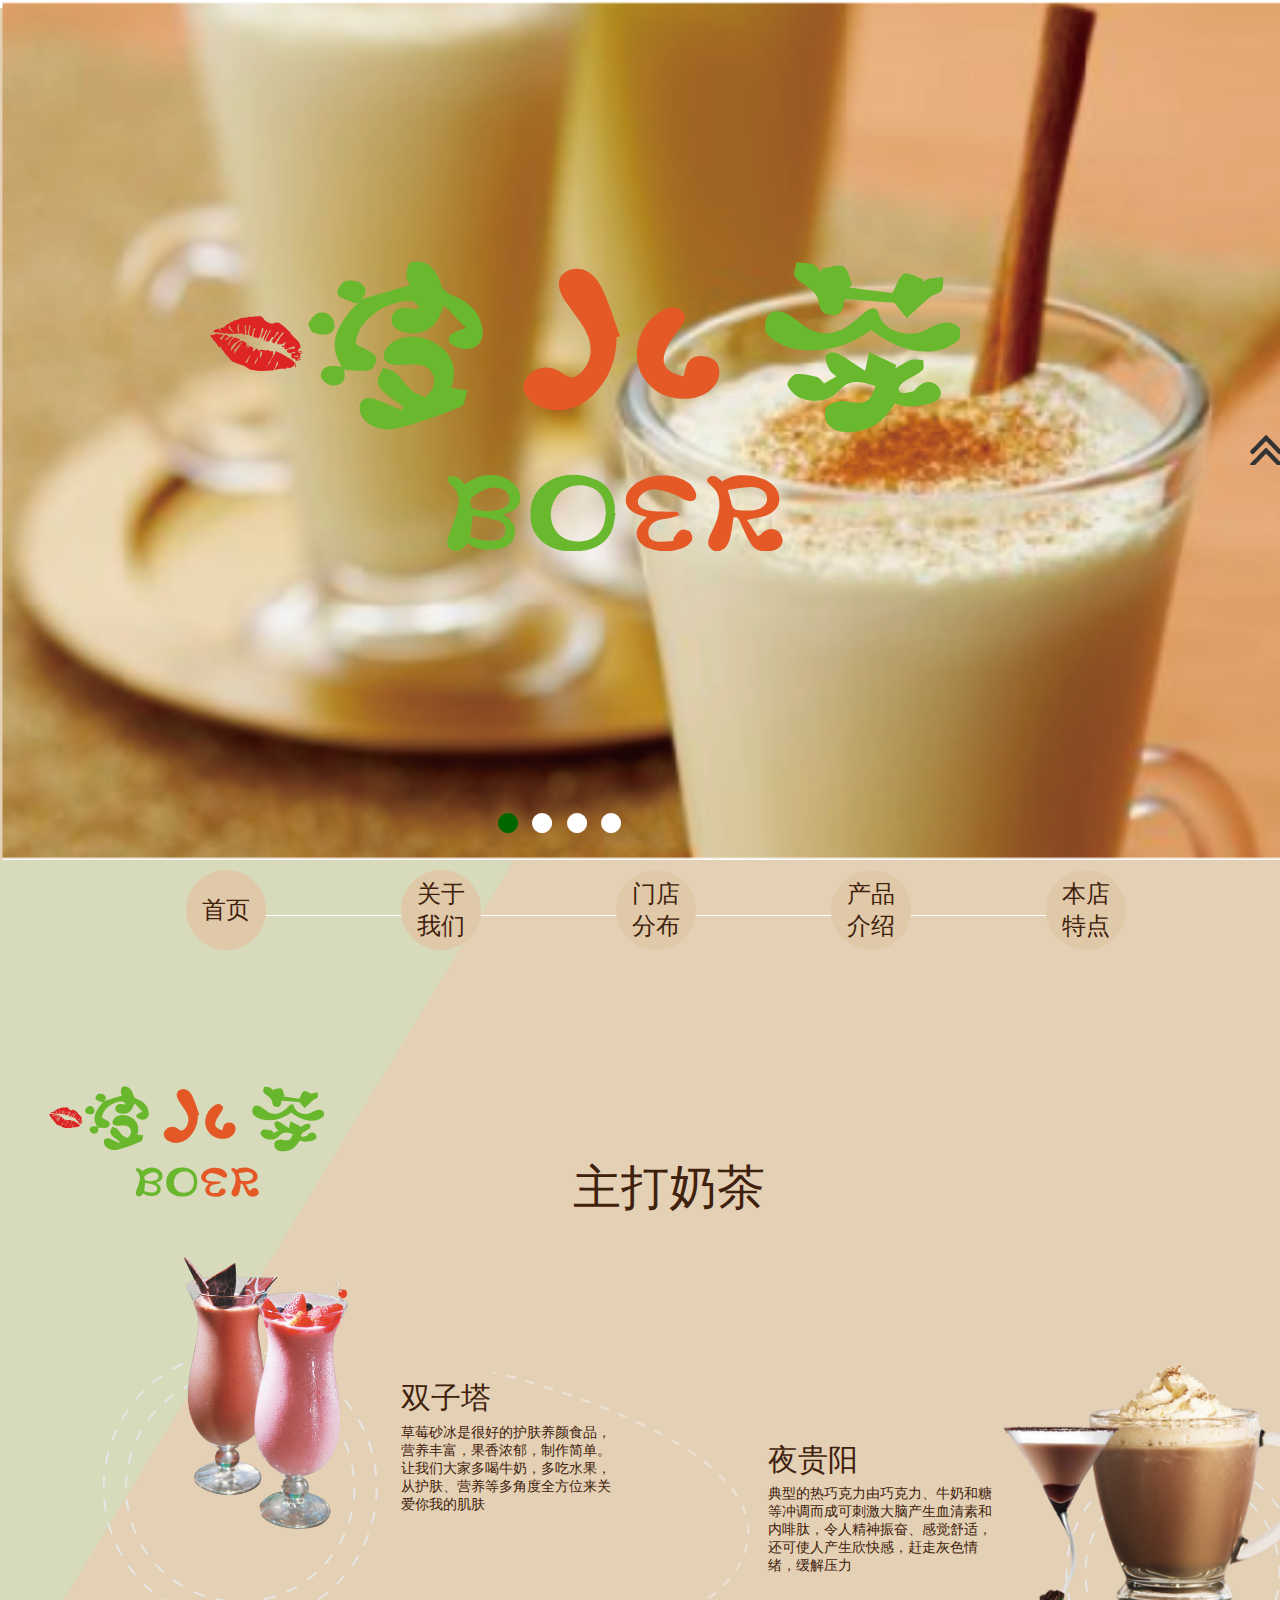
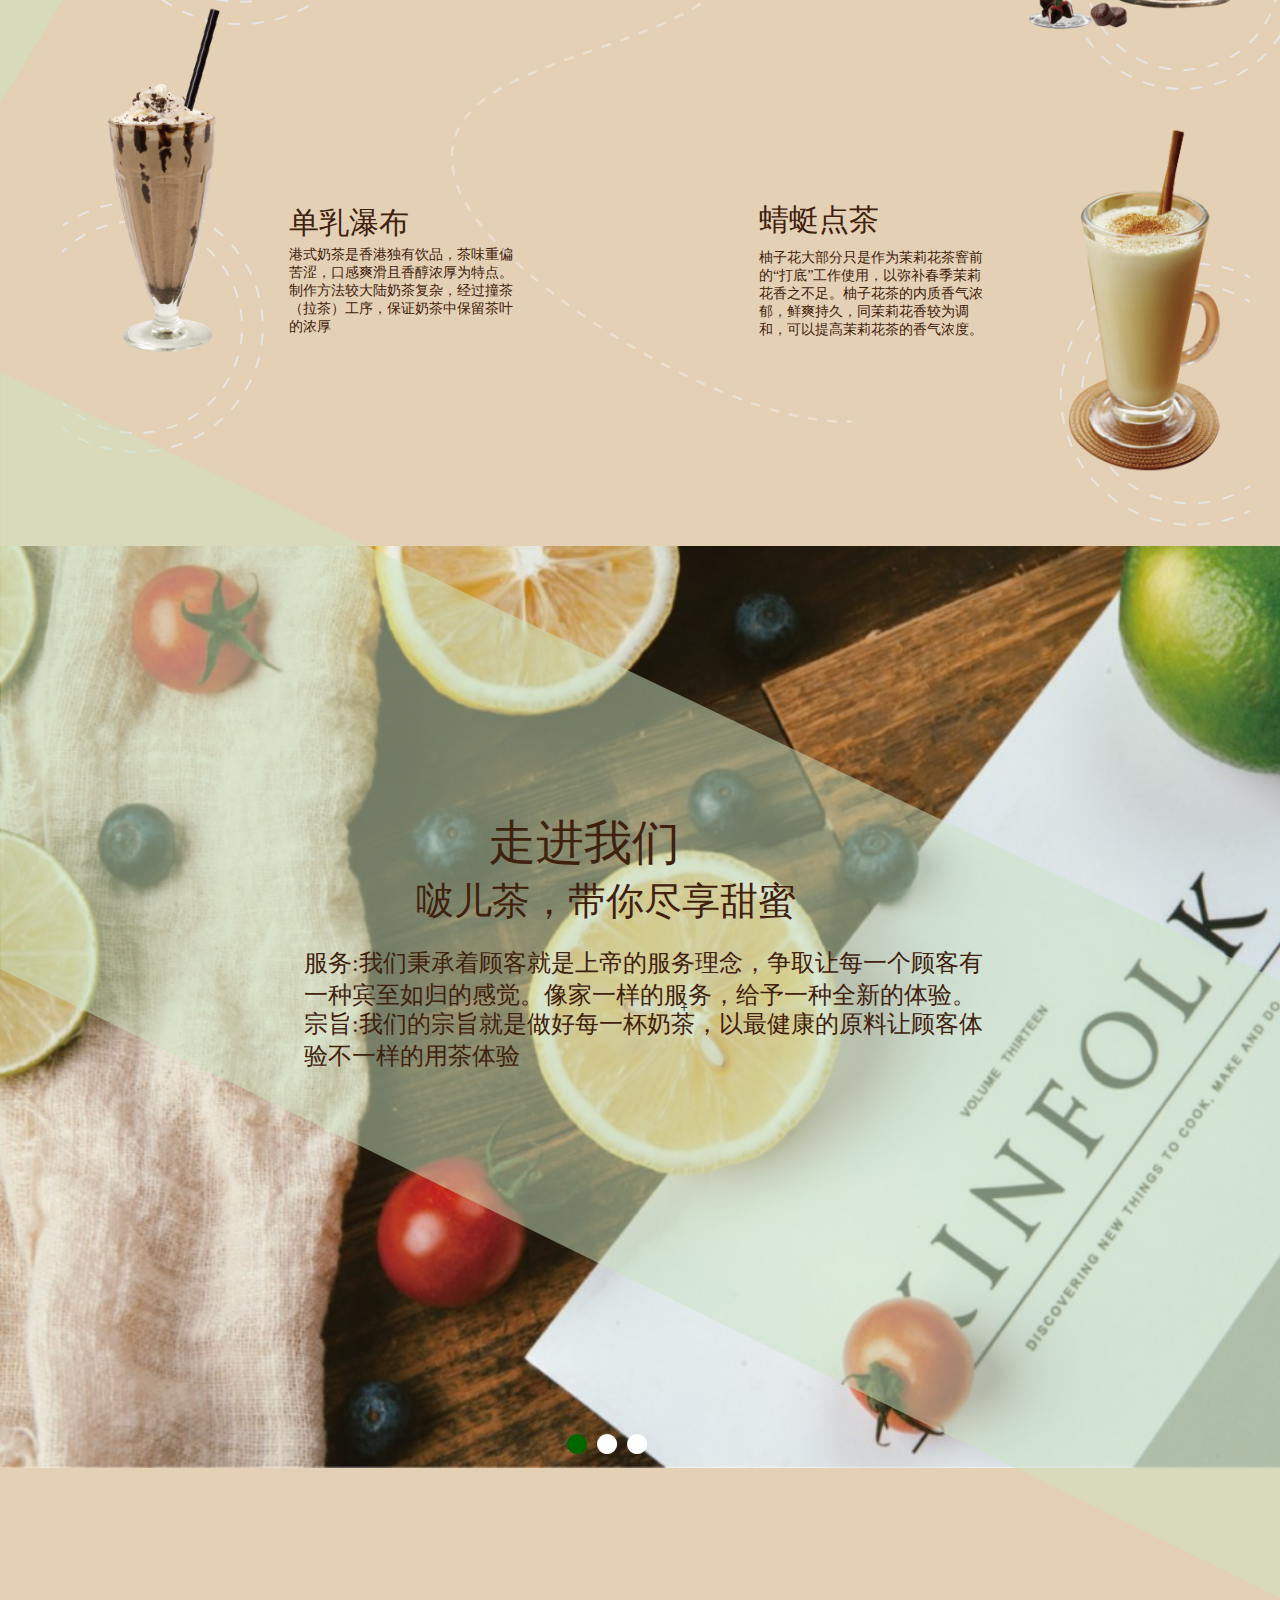
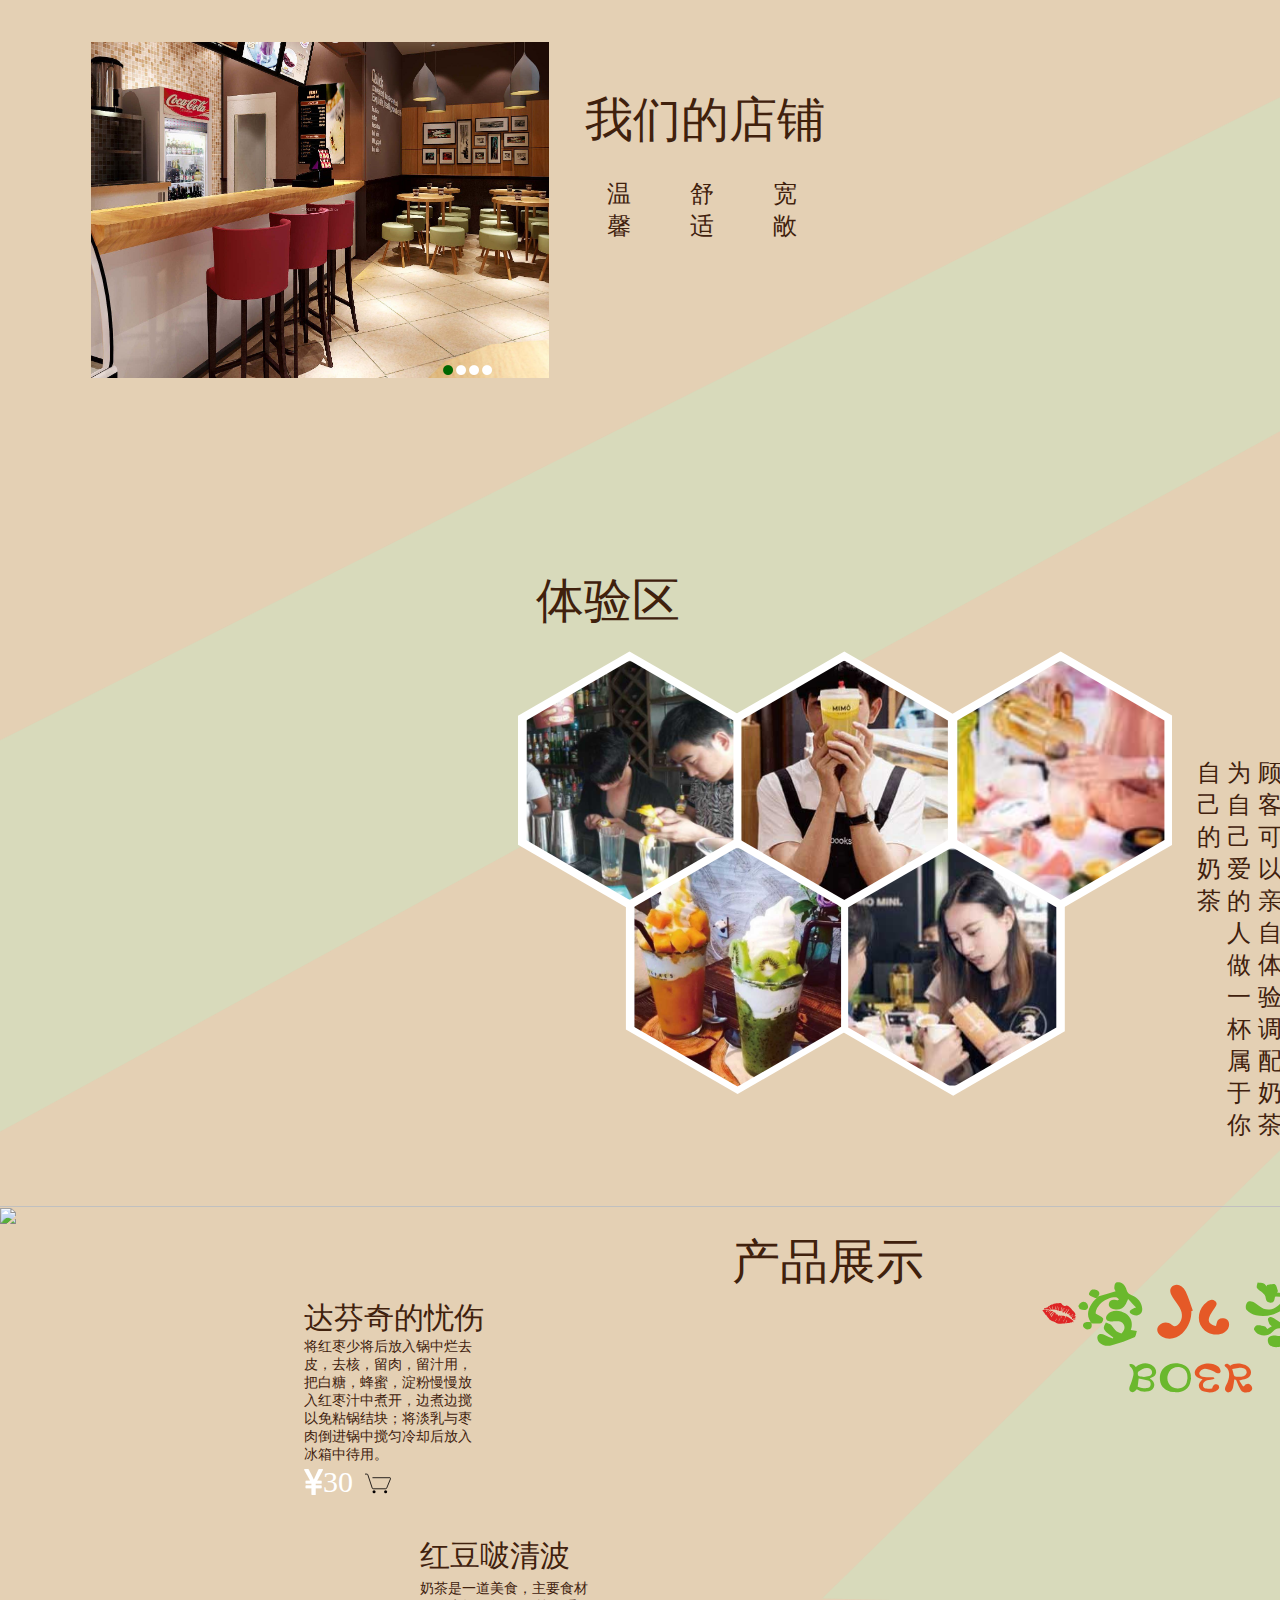
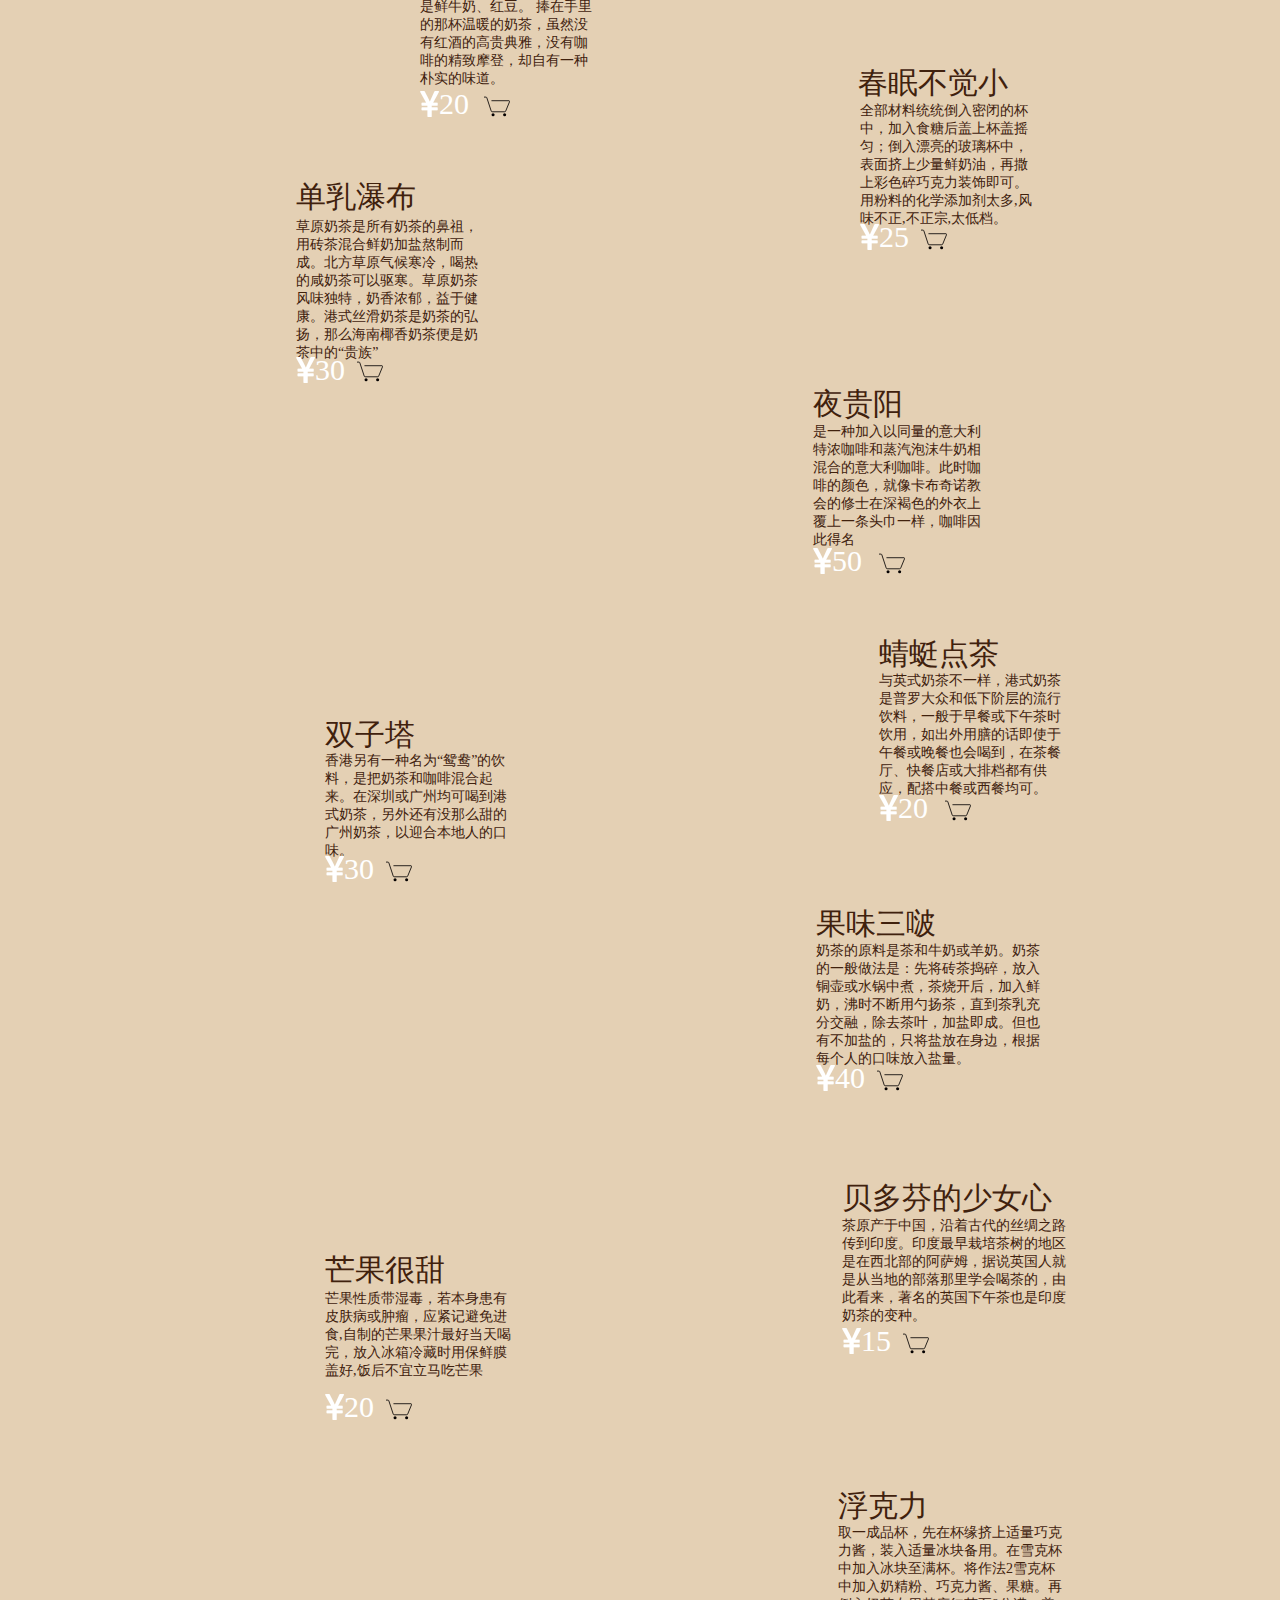
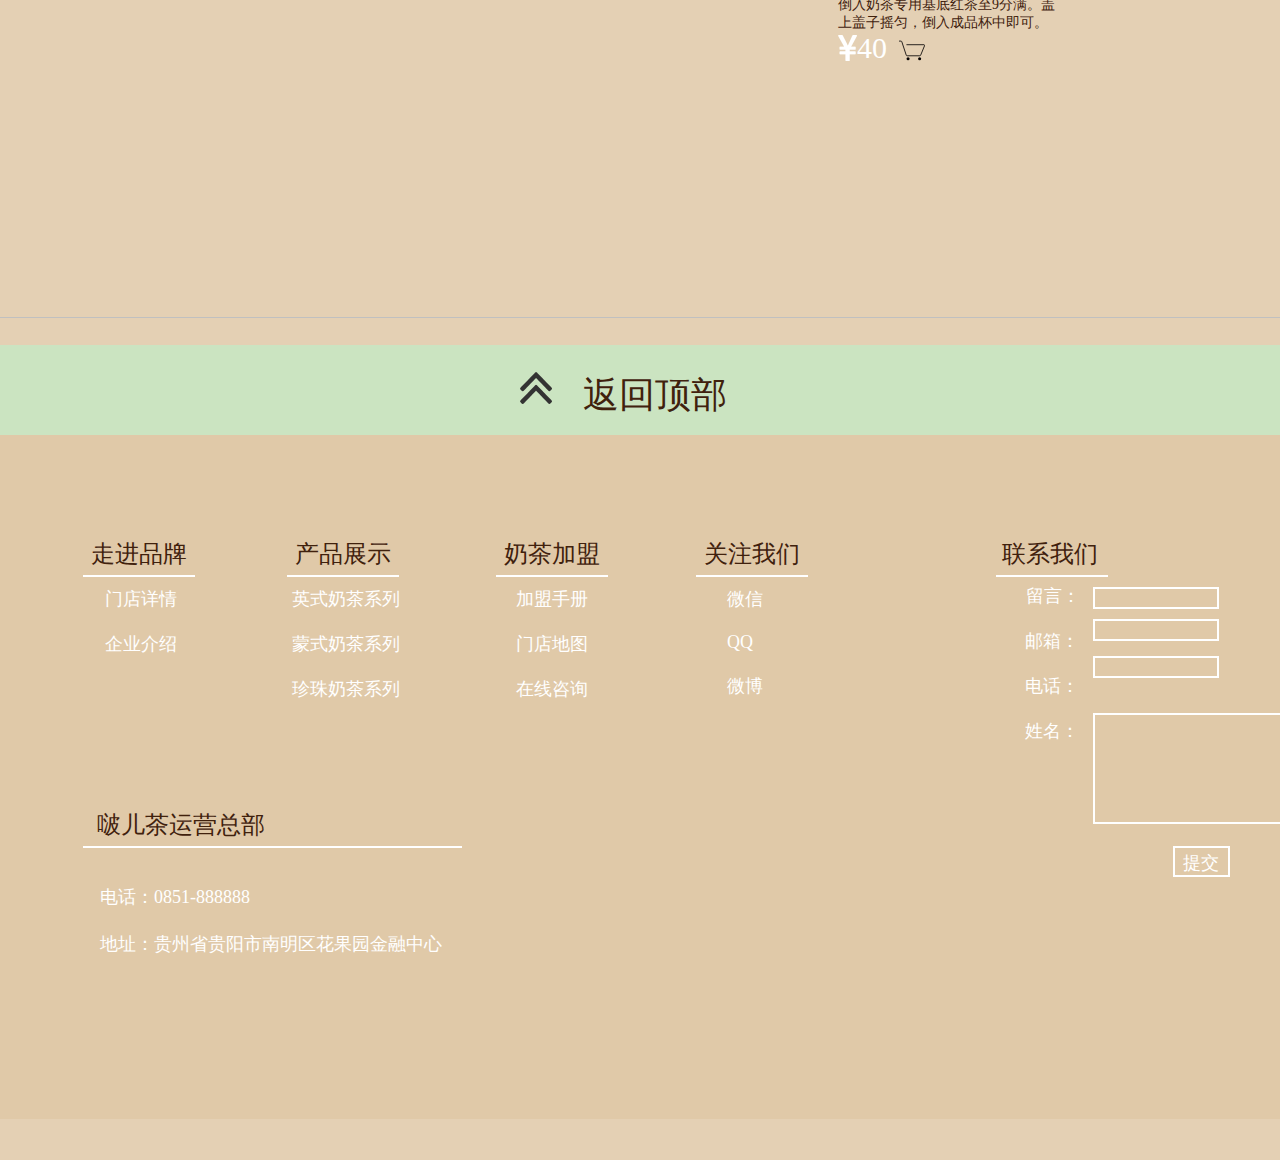
==== commit 582510c3: "22" ====
--- a/首页.html
+++ b/首页.html
@@ -63,7 +63,7 @@
 
       <!-- Unnamed (图片) -->
       <div id="u2" class="ax_default _图片">
-        <img id="u2_img" class="img " src="images/首页/u2.jpg"/>
+        <img id="u2_img" class="img " src="images/首页/u2.svg"/>
         <!-- Unnamed () -->
         <div id="u3" class="text" style="display: none; visibility: hidden">
           <p><span></span></p>
@@ -79,312 +79,340 @@
         </div>
       </div>
 
-      <!-- Unnamed (图片) -->
-      <div id="u6" class="ax_default _图片">
-        <img id="u6_img" class="img " src="images/首页/u6.svg"/>
+      <!-- Unnamed (矩形) -->
+      <div id="u6" class="ax_default box_1">
+        <img id="u6_img" class="img " src="images/首页/u6.png"/>
         <!-- Unnamed () -->
         <div id="u7" class="text" style="display: none; visibility: hidden">
           <p><span></span></p>
         </div>
       </div>
 
+      <!-- 112 (动态面板) -->
+      <div id="u8" class="ax_default" data-label="112">
+        <div id="u8_state0" class="panel_state" data-label="State1">
+          <div id="u8_state0_content" class="panel_state_content">
+
+            <!-- Unnamed (图片) -->
+            <div id="u9" class="ax_default _图片">
+              <img id="u9_img" class="img " src="images/首页/u9.svg"/>
+              <!-- Unnamed () -->
+              <div id="u10" class="text" style="display: none; visibility: hidden">
+                <p><span></span></p>
+              </div>
+            </div>
+          </div>
+        </div>
+        <div id="u8_state1" class="panel_state" data-label="State2">
+          <div id="u8_state1_content" class="panel_state_content">
+
+            <!-- Unnamed (图片) -->
+            <div id="u11" class="ax_default _图片">
+              <img id="u11_img" class="img " src="images/首页/u11.svg"/>
+              <!-- Unnamed () -->
+              <div id="u12" class="text" style="display: none; visibility: hidden">
+                <p><span></span></p>
+              </div>
+            </div>
+          </div>
+        </div>
+        <div id="u8_state2" class="panel_state" data-label="State3">
+          <div id="u8_state2_content" class="panel_state_content">
+
+            <!-- Unnamed (图片) -->
+            <div id="u13" class="ax_default _图片">
+              <img id="u13_img" class="img " src="images/首页/u13.svg"/>
+              <!-- Unnamed () -->
+              <div id="u14" class="text" style="display: none; visibility: hidden">
+                <p><span></span></p>
+              </div>
+            </div>
+          </div>
+        </div>
+        <div id="u8_state3" class="panel_state" data-label="State4">
+          <div id="u8_state3_content" class="panel_state_content">
+
+            <!-- Unnamed (图片) -->
+            <div id="u15" class="ax_default _图片">
+              <img id="u15_img" class="img " src="images/首页/u15.jpg"/>
+              <!-- Unnamed () -->
+              <div id="u16" class="text" style="display: none; visibility: hidden">
+                <p><span></span></p>
+              </div>
+            </div>
+          </div>
+        </div>
+      </div>
+
+      <!-- 首页 (椭圆形) -->
+      <div id="u17" class="ax_default ellipse" data-label="首页">
+        <img id="u17_img" class="img " src="images/首页/首页_u17.png"/>
+        <!-- Unnamed () -->
+        <div id="u18" class="text" style="visibility: visible;">
+          <p><span>首页</span></p>
+        </div>
+      </div>
+
+      <!-- 关于我们 (椭圆形) -->
+      <div id="u19" class="ax_default ellipse" data-label="关于我们">
+        <img id="u19_img" class="img " src="images/首页/首页_u17.png"/>
+        <!-- Unnamed () -->
+        <div id="u20" class="text" style="visibility: visible;">
+          <p><span>关于</span></p><p><span>我们</span></p>
+        </div>
+      </div>
+
+      <!-- 门店分布 (椭圆形) -->
+      <div id="u21" class="ax_default ellipse" data-label="门店分布">
+        <img id="u21_img" class="img " src="images/首页/首页_u17.png"/>
+        <!-- Unnamed () -->
+        <div id="u22" class="text" style="visibility: visible;">
+          <p><span>门店</span></p><p><span>分布</span></p>
+        </div>
+      </div>
+
+      <!-- 产品介绍 (椭圆形) -->
+      <div id="u23" class="ax_default ellipse" data-label="产品介绍">
+        <img id="u23_img" class="img " src="images/首页/首页_u17.png"/>
+        <!-- Unnamed () -->
+        <div id="u24" class="text" style="visibility: visible;">
+          <p><span>产品</span></p><p><span>介绍</span></p>
+        </div>
+      </div>
+
+      <!-- 本店特点 (椭圆形) -->
+      <div id="u25" class="ax_default ellipse" data-label="本店特点">
+        <img id="u25_img" class="img " src="images/首页/首页_u17.png"/>
+        <!-- Unnamed () -->
+        <div id="u26" class="text" style="visibility: visible;">
+          <p><span>本店</span></p><p><span>特点</span></p>
+        </div>
+      </div>
+
+      <!-- Unnamed (矩形) -->
+      <div id="u27" class="ax_default label">
+        <div id="u27_div" class=""></div>
+        <!-- Unnamed () -->
+        <div id="u28" class="text" style="visibility: visible;">
+          <p><span>主打奶茶</span></p>
+        </div>
+      </div>
+
+      <!-- Unnamed (图片) -->
+      <div id="u29" class="ax_default _图片">
+        <img id="u29_img" class="img " src="images/首页/u29.svg"/>
+        <!-- Unnamed () -->
+        <div id="u30" class="text" style="display: none; visibility: hidden">
+          <p><span></span></p>
+        </div>
+      </div>
+
+      <!-- Unnamed (矩形) -->
+      <div id="u31" class="ax_default label">
+        <div id="u31_div" class=""></div>
+        <!-- Unnamed () -->
+        <div id="u32" class="text" style="visibility: visible;">
+          <p><span>双子塔</span></p>
+        </div>
+      </div>
+
+      <!-- Unnamed (矩形) -->
+      <div id="u33" class="ax_default label">
+        <div id="u33_div" class=""></div>
+        <!-- Unnamed () -->
+        <div id="u34" class="text" style="visibility: visible;">
+          <p><span>草莓砂冰是很好的护肤养颜食品，营养丰富，果香浓郁，制作简单。让我们大家多喝牛奶，多吃水果，从护肤、营养等多角度全方位来关爱你我的肌肤</span></p>
+        </div>
+      </div>
+
+      <!-- Unnamed (矩形) -->
+      <div id="u35" class="ax_default label">
+        <div id="u35_div" class=""></div>
+        <!-- Unnamed () -->
+        <div id="u36" class="text" style="visibility: visible;">
+          <p><span>夜贵阳</span></p>
+        </div>
+      </div>
+
+      <!-- Unnamed (矩形) -->
+      <div id="u37" class="ax_default label">
+        <div id="u37_div" class=""></div>
+        <!-- Unnamed () -->
+        <div id="u38" class="text" style="visibility: visible;">
+          <p><span>典型的热巧克力由巧克力、牛奶和糖等冲调而成可刺激大脑产生血清素和内啡肽，令人精神振奋、感觉舒适，还可使人产生欣快感，赶走灰色情绪，缓解压力</span></p>
+        </div>
+      </div>
+
+      <!-- Unnamed (图片) -->
+      <div id="u39" class="ax_default _图片">
+        <img id="u39_img" class="img " src="images/首页/u39.svg"/>
+        <!-- Unnamed () -->
+        <div id="u40" class="text" style="display: none; visibility: hidden">
+          <p><span></span></p>
+        </div>
+      </div>
+
+      <!-- Unnamed (图片) -->
+      <div id="u41" class="ax_default _图片">
+        <img id="u41_img" class="img " src="images/首页/u41.svg"/>
+        <!-- Unnamed () -->
+        <div id="u42" class="text" style="display: none; visibility: hidden">
+          <p><span></span></p>
+        </div>
+      </div>
+
+      <!-- Unnamed (图片) -->
+      <div id="u43" class="ax_default _图片">
+        <img id="u43_img" class="img " src="images/首页/u43.svg"/>
+        <!-- Unnamed () -->
+        <div id="u44" class="text" style="display: none; visibility: hidden">
+          <p><span></span></p>
+        </div>
+      </div>
+
+      <!-- Unnamed (图片) -->
+      <div id="u45" class="ax_default _图片">
+        <img id="u45_img" class="img " src="images/首页/u45.svg"/>
+        <!-- Unnamed () -->
+        <div id="u46" class="text" style="display: none; visibility: hidden">
+          <p><span></span></p>
+        </div>
+      </div>
+
+      <!-- Unnamed (矩形) -->
+      <div id="u47" class="ax_default label">
+        <div id="u47_div" class=""></div>
+        <!-- Unnamed () -->
+        <div id="u48" class="text" style="visibility: visible;">
+          <p><span>单乳瀑布</span></p>
+        </div>
+      </div>
+
+      <!-- Unnamed (矩形) -->
+      <div id="u49" class="ax_default label">
+        <div id="u49_div" class=""></div>
+        <!-- Unnamed () -->
+        <div id="u50" class="text" style="visibility: visible;">
+          <p><span>港式奶茶是香港独有饮品，茶味重偏苦涩，口感爽滑且香醇浓厚为特点。制作方法较大陆奶茶复杂，经过撞茶（拉茶）工序，保证奶茶中保留茶叶的浓厚</span></p>
+        </div>
+      </div>
+
+      <!-- Unnamed (矩形) -->
+      <div id="u51" class="ax_default label">
+        <div id="u51_div" class=""></div>
+        <!-- Unnamed () -->
+        <div id="u52" class="text" style="visibility: visible;">
+          <p><span>蜻蜓点茶</span></p>
+        </div>
+      </div>
+
+      <!-- Unnamed (矩形) -->
+      <div id="u53" class="ax_default label">
+        <div id="u53_div" class=""></div>
+        <!-- Unnamed () -->
+        <div id="u54" class="text" style="visibility: visible;">
+          <p><span>柚子花大部分只是作为茉莉花茶窨前的“打底”工作使用，以弥补春季茉莉花香之不足。柚子花茶的内质香气浓郁，鲜爽持久，同茉莉花香较为调和，可以提高茉莉花茶的香气浓度。</span></p>
+        </div>
+      </div>
+
+      <!-- 55 (动态面板) -->
+      <div id="u55" class="ax_default" data-label="55">
+        <div id="u55_state0" class="panel_state" data-label="State1">
+          <div id="u55_state0_content" class="panel_state_content">
+
+            <!-- Unnamed (图片) -->
+            <div id="u56" class="ax_default _图片">
+              <img id="u56_img" class="img " src="images/首页/u56.jpg"/>
+              <!-- Unnamed () -->
+              <div id="u57" class="text" style="display: none; visibility: hidden">
+                <p><span></span></p>
+              </div>
+            </div>
+          </div>
+        </div>
+        <div id="u55_state1" class="panel_state" data-label="State2">
+          <div id="u55_state1_content" class="panel_state_content">
+
+            <!-- Unnamed (图片) -->
+            <div id="u58" class="ax_default _图片">
+              <img id="u58_img" class="img " src="images/首页/u58.jpg"/>
+              <!-- Unnamed () -->
+              <div id="u59" class="text" style="display: none; visibility: hidden">
+                <p><span></span></p>
+              </div>
+            </div>
+          </div>
+        </div>
+        <div id="u55_state2" class="panel_state" data-label="State3">
+          <div id="u55_state2_content" class="panel_state_content">
+
+            <!-- Unnamed (图片) -->
+            <div id="u60" class="ax_default _图片">
+              <img id="u60_img" class="img " src="images/首页/u60.jpg"/>
+              <!-- Unnamed () -->
+              <div id="u61" class="text" style="display: none; visibility: hidden">
+                <p><span></span></p>
+              </div>
+            </div>
+          </div>
+        </div>
+      </div>
+
+      <!-- Unnamed (图片) -->
+      <div id="u62" class="ax_default _图片">
+        <img id="u62_img" class="img " src="images/首页/u62.svg"/>
+        <!-- Unnamed () -->
+        <div id="u63" class="text" style="visibility: visible;">
+          <p><span>+</span></p>
+        </div>
+      </div>
+
       <!-- Unnamed (组合) -->
-      <div id="u8" class="ax_default">
-
-        <!-- Unnamed (矩形) -->
-        <div id="u9" class="ax_default box_1">
-          <img id="u9_img" class="img " src="images/首页/u9.png"/>
-          <!-- Unnamed () -->
-          <div id="u10" class="text" style="display: none; visibility: hidden">
-            <p><span></span></p>
-          </div>
-        </div>
-
-        <!-- Unnamed (椭圆形) -->
-        <div id="u11" class="ax_default ellipse">
-          <img id="u11_img" class="img " src="images/首页/u11.png"/>
-          <!-- Unnamed () -->
-          <div id="u12" class="text" style="visibility: visible;">
-            <p><span>首页</span></p>
-          </div>
-        </div>
-
-        <!-- Unnamed (椭圆形) -->
-        <div id="u13" class="ax_default ellipse">
-          <img id="u13_img" class="img " src="images/首页/u11.png"/>
-          <!-- Unnamed () -->
-          <div id="u14" class="text" style="visibility: visible;">
-            <p><span>关于</span></p><p><span>我们</span></p>
-          </div>
-        </div>
-
-        <!-- Unnamed (椭圆形) -->
-        <div id="u15" class="ax_default ellipse">
-          <img id="u15_img" class="img " src="images/首页/u11.png"/>
-          <!-- Unnamed () -->
-          <div id="u16" class="text" style="visibility: visible;">
-            <p><span>门店</span></p><p><span>分布</span></p>
-          </div>
-        </div>
-
-        <!-- Unnamed (椭圆形) -->
-        <div id="u17" class="ax_default ellipse">
-          <img id="u17_img" class="img " src="images/首页/u11.png"/>
-          <!-- Unnamed () -->
-          <div id="u18" class="text" style="visibility: visible;">
-            <p><span>产品</span></p><p><span>介绍</span></p>
-          </div>
-        </div>
-
-        <!-- Unnamed (椭圆形) -->
-        <div id="u19" class="ax_default ellipse">
-          <img id="u19_img" class="img " src="images/首页/u11.png"/>
-          <!-- Unnamed () -->
-          <div id="u20" class="text" style="visibility: visible;">
-            <p><span>本店</span></p><p><span>特点</span></p>
-          </div>
-        </div>
-      </div>
-
-      <!-- Unnamed (矩形) -->
-      <div id="u21" class="ax_default label">
-        <div id="u21_div" class=""></div>
-        <!-- Unnamed () -->
-        <div id="u22" class="text" style="visibility: visible;">
-          <p><span>主打奶茶</span></p>
-        </div>
-      </div>
-
-      <!-- Unnamed (图片) -->
-      <div id="u23" class="ax_default _图片">
-        <img id="u23_img" class="img " src="images/首页/u23.svg"/>
-        <!-- Unnamed () -->
-        <div id="u24" class="text" style="display: none; visibility: hidden">
-          <p><span></span></p>
-        </div>
-      </div>
-
-      <!-- Unnamed (组合) -->
-      <div id="u25" class="ax_default">
-
-        <!-- Unnamed (矩形) -->
-        <div id="u26" class="ax_default label">
-          <div id="u26_div" class=""></div>
-          <!-- Unnamed () -->
-          <div id="u27" class="text" style="visibility: visible;">
-            <p><span>双子塔</span></p>
-          </div>
-        </div>
-
-        <!-- Unnamed (矩形) -->
-        <div id="u28" class="ax_default label">
-          <div id="u28_div" class=""></div>
-          <!-- Unnamed () -->
-          <div id="u29" class="text" style="visibility: visible;">
-            <p><span>草莓砂冰是很好的护肤养颜食品，营养丰富，果香浓郁，制作简单。让我们大家多喝牛奶，多吃水果，从护肤、营养等多角度全方位来关爱你我的肌肤</span></p>
-          </div>
-        </div>
-
-        <!-- Unnamed (矩形) -->
-        <div id="u30" class="ax_default label">
-          <div id="u30_div" class=""></div>
-          <!-- Unnamed () -->
-          <div id="u31" class="text" style="visibility: visible;">
-            <p><span>夜贵阳</span></p>
-          </div>
-        </div>
-
-        <!-- Unnamed (矩形) -->
-        <div id="u32" class="ax_default label">
-          <div id="u32_div" class=""></div>
-          <!-- Unnamed () -->
-          <div id="u33" class="text" style="visibility: visible;">
-            <p><span>典型的热巧克力由巧克力、牛奶和糖等冲调而成可刺激大脑产生血清素和内啡肽，令人精神振奋、感觉舒适，还可使人产生欣快感，赶走灰色情绪，缓解压力</span></p>
-          </div>
-        </div>
-
-        <!-- Unnamed (图片) -->
-        <div id="u34" class="ax_default _图片">
-          <img id="u34_img" class="img " src="images/首页/u34.svg"/>
-          <!-- Unnamed () -->
-          <div id="u35" class="text" style="display: none; visibility: hidden">
-            <p><span></span></p>
-          </div>
-        </div>
-
-        <!-- Unnamed (图片) -->
-        <div id="u36" class="ax_default _图片">
-          <img id="u36_img" class="img " src="images/首页/u36.svg"/>
-          <!-- Unnamed () -->
-          <div id="u37" class="text" style="display: none; visibility: hidden">
-            <p><span></span></p>
-          </div>
-        </div>
-
-        <!-- Unnamed (图片) -->
-        <div id="u38" class="ax_default _图片">
-          <img id="u38_img" class="img " src="images/首页/u38.svg"/>
-          <!-- Unnamed () -->
-          <div id="u39" class="text" style="display: none; visibility: hidden">
-            <p><span></span></p>
-          </div>
-        </div>
-
-        <!-- Unnamed (图片) -->
-        <div id="u40" class="ax_default _图片">
-          <img id="u40_img" class="img " src="images/首页/u40.svg"/>
-          <!-- Unnamed () -->
-          <div id="u41" class="text" style="display: none; visibility: hidden">
-            <p><span></span></p>
-          </div>
-        </div>
-
-        <!-- Unnamed (矩形) -->
-        <div id="u42" class="ax_default label">
-          <div id="u42_div" class=""></div>
-          <!-- Unnamed () -->
-          <div id="u43" class="text" style="visibility: visible;">
-            <p><span>单乳瀑布</span></p>
-          </div>
-        </div>
-
-        <!-- Unnamed (矩形) -->
-        <div id="u44" class="ax_default label">
-          <div id="u44_div" class=""></div>
-          <!-- Unnamed () -->
-          <div id="u45" class="text" style="visibility: visible;">
-            <p><span>港式奶茶是香港独有饮品，茶味重偏苦涩，口感爽滑且香醇浓厚为特点。制作方法较大陆奶茶复杂，经过撞茶（拉茶）工序，保证奶茶中保留茶叶的浓厚</span></p>
-          </div>
-        </div>
-
-        <!-- Unnamed (矩形) -->
-        <div id="u46" class="ax_default label">
-          <div id="u46_div" class=""></div>
-          <!-- Unnamed () -->
-          <div id="u47" class="text" style="visibility: visible;">
-            <p><span>蜻蜓点茶</span></p>
-          </div>
-        </div>
-
-        <!-- Unnamed (矩形) -->
-        <div id="u48" class="ax_default label">
-          <div id="u48_div" class=""></div>
-          <!-- Unnamed () -->
-          <div id="u49" class="text" style="visibility: visible;">
-            <p><span>柚子花大部分只是作为茉莉花茶窨前的“打底”工作使用，以弥补春季茉莉花香之不足。柚子花茶的内质香气浓郁，鲜爽持久，同茉莉花香较为调和，可以提高茉莉花茶的香气浓度。</span></p>
-          </div>
-        </div>
-      </div>
-
-      <!-- Unnamed (图片) -->
-      <div id="u50" class="ax_default _图片">
-        <img id="u50_img" class="img " src="images/首页/u50.jpg"/>
-        <!-- Unnamed () -->
-        <div id="u51" class="text" style="display: none; visibility: hidden">
-          <p><span></span></p>
-        </div>
-      </div>
-
-      <!-- Unnamed (图片) -->
-      <div id="u52" class="ax_default _图片">
-        <img id="u52_img" class="img " src="images/首页/u52.svg"/>
-        <!-- Unnamed () -->
-        <div id="u53" class="text" style="visibility: visible;">
-          <p><span>+</span></p>
-        </div>
-      </div>
-
-      <!-- Unnamed (组合) -->
-      <div id="u54" class="ax_default">
-
-        <!-- Unnamed (矩形) -->
-        <div id="u55" class="ax_default label">
-          <div id="u55_div" class=""></div>
-          <!-- Unnamed () -->
-          <div id="u56" class="text" style="visibility: visible;">
+      <div id="u64" class="ax_default">
+
+        <!-- Unnamed (矩形) -->
+        <div id="u65" class="ax_default label">
+          <div id="u65_div" class=""></div>
+          <!-- Unnamed () -->
+          <div id="u66" class="text" style="visibility: visible;">
             <p><span>走进我们</span></p>
           </div>
         </div>
 
         <!-- Unnamed (矩形) -->
-        <div id="u57" class="ax_default label">
-          <div id="u57_div" class=""></div>
-          <!-- Unnamed () -->
-          <div id="u58" class="text" style="visibility: visible;">
+        <div id="u67" class="ax_default label">
+          <div id="u67_div" class=""></div>
+          <!-- Unnamed () -->
+          <div id="u68" class="text" style="visibility: visible;">
             <p><span>啵儿茶，带你尽享甜蜜</span></p>
           </div>
         </div>
 
         <!-- Unnamed (矩形) -->
-        <div id="u59" class="ax_default label">
-          <div id="u59_div" class=""></div>
-          <!-- Unnamed () -->
-          <div id="u60" class="text" style="visibility: visible;">
+        <div id="u69" class="ax_default label">
+          <div id="u69_div" class=""></div>
+          <!-- Unnamed () -->
+          <div id="u70" class="text" style="visibility: visible;">
             <p><span>服务:我们秉承着顾客就是上帝的服务理念，争取让每一个顾客有一种宾至如归的感觉。像家一样的服务，给予一种全新的体验。</span></p>
           </div>
         </div>
 
         <!-- Unnamed (矩形) -->
-        <div id="u61" class="ax_default label">
-          <div id="u61_div" class=""></div>
-          <!-- Unnamed () -->
-          <div id="u62" class="text" style="visibility: visible;">
+        <div id="u71" class="ax_default label">
+          <div id="u71_div" class=""></div>
+          <!-- Unnamed () -->
+          <div id="u72" class="text" style="visibility: visible;">
             <p><span>宗旨:我们的宗旨就是做好每一杯奶茶，以最健康的原料让顾客体验不一样的用茶体验</span></p>
           </div>
         </div>
       </div>
 
       <!-- Unnamed (图片) -->
-      <div id="u63" class="ax_default _图片">
-        <img id="u63_img" class="img " src="images/首页/u63.svg"/>
-        <!-- Unnamed () -->
-        <div id="u64" class="text" style="display: none; visibility: hidden">
-          <p><span></span></p>
-        </div>
-      </div>
-
-      <!-- Unnamed (图片) -->
-      <div id="u65" class="ax_default _图片">
-        <img id="u65_img" class="img " src="images/首页/u65.svg"/>
-        <!-- Unnamed () -->
-        <div id="u66" class="text" style="display: none; visibility: hidden">
-          <p><span></span></p>
-        </div>
-      </div>
-
-      <!-- Unnamed (矩形) -->
-      <div id="u67" class="ax_default label">
-        <div id="u67_div" class=""></div>
-        <!-- Unnamed () -->
-        <div id="u68" class="text" style="visibility: visible;">
-          <p><span>&nbsp;我们的店铺</span></p>
-        </div>
-      </div>
-
-      <!-- Unnamed (矩形) -->
-      <div id="u69" class="ax_default label">
-        <img id="u69_img" class="img " src="resources/images/transparent.gif"/>
-        <!-- Unnamed () -->
-        <div id="u70" class="text" style="visibility: visible;">
-          <p><span>温馨</span></p>
-        </div>
-      </div>
-
-      <!-- Unnamed (矩形) -->
-      <div id="u71" class="ax_default label">
-        <img id="u71_img" class="img " src="resources/images/transparent.gif"/>
-        <!-- Unnamed () -->
-        <div id="u72" class="text" style="visibility: visible;">
-          <p><span>舒适</span></p>
-        </div>
-      </div>
-
-      <!-- Unnamed (矩形) -->
-      <div id="u73" class="ax_default label">
-        <img id="u73_img" class="img " src="resources/images/transparent.gif"/>
-        <!-- Unnamed () -->
-        <div id="u74" class="text" style="visibility: visible;">
-          <p><span>宽敞</span></p>
+      <div id="u73" class="ax_default _图片">
+        <img id="u73_img" class="img " src="images/首页/u73.svg"/>
+        <!-- Unnamed () -->
+        <div id="u74" class="text" style="display: none; visibility: hidden">
+          <p><span></span></p>
         </div>
       </div>
 
@@ -393,34 +421,34 @@
         <div id="u75_div" class=""></div>
         <!-- Unnamed () -->
         <div id="u76" class="text" style="visibility: visible;">
-          <p><span>体验区</span></p>
-        </div>
-      </div>
-
-      <!-- Unnamed (图片) -->
-      <div id="u77" class="ax_default _图片">
-        <img id="u77_img" class="img " src="images/首页/u77.svg"/>
-        <!-- Unnamed () -->
-        <div id="u78" class="text" style="display: none; visibility: hidden">
-          <p><span></span></p>
+          <p><span>&nbsp;我们的店铺</span></p>
+        </div>
+      </div>
+
+      <!-- Unnamed (矩形) -->
+      <div id="u77" class="ax_default label">
+        <img id="u77_img" class="img " src="resources/images/transparent.gif"/>
+        <!-- Unnamed () -->
+        <div id="u78" class="text" style="visibility: visible;">
+          <p><span>温馨</span></p>
         </div>
       </div>
 
       <!-- Unnamed (矩形) -->
       <div id="u79" class="ax_default label">
-        <div id="u79_div" class=""></div>
+        <img id="u79_img" class="img " src="resources/images/transparent.gif"/>
         <!-- Unnamed () -->
         <div id="u80" class="text" style="visibility: visible;">
-          <p><span>顾客可以亲自体验调配奶茶</span></p>
+          <p><span>舒适</span></p>
         </div>
       </div>
 
       <!-- Unnamed (矩形) -->
       <div id="u81" class="ax_default label">
-        <div id="u81_div" class=""></div>
+        <img id="u81_img" class="img " src="resources/images/transparent.gif"/>
         <!-- Unnamed () -->
         <div id="u82" class="text" style="visibility: visible;">
-          <p><span>为自己爱的人做一杯属于你</span></p>
+          <p><span>宽敞</span></p>
         </div>
       </div>
 
@@ -429,7 +457,7 @@
         <div id="u83_div" class=""></div>
         <!-- Unnamed () -->
         <div id="u84" class="text" style="visibility: visible;">
-          <p><span>自己的奶茶</span></p>
+          <p><span>体验区</span></p>
         </div>
       </div>
 
@@ -447,16 +475,16 @@
         <div id="u87_div" class=""></div>
         <!-- Unnamed () -->
         <div id="u88" class="text" style="visibility: visible;">
-          <p><span>产品展示</span></p>
-        </div>
-      </div>
-
-      <!-- Unnamed (图片) -->
-      <div id="u89" class="ax_default _图片">
-        <img id="u89_img" class="img " src="images/首页/u89.svg"/>
-        <!-- Unnamed () -->
-        <div id="u90" class="text" style="display: none; visibility: hidden">
-          <p><span></span></p>
+          <p><span>顾客可以亲自体验调配奶茶</span></p>
+        </div>
+      </div>
+
+      <!-- Unnamed (矩形) -->
+      <div id="u89" class="ax_default label">
+        <div id="u89_div" class=""></div>
+        <!-- Unnamed () -->
+        <div id="u90" class="text" style="visibility: visible;">
+          <p><span>为自己爱的人做一杯属于你</span></p>
         </div>
       </div>
 
@@ -465,16 +493,16 @@
         <div id="u91_div" class=""></div>
         <!-- Unnamed () -->
         <div id="u92" class="text" style="visibility: visible;">
-          <p><span>达芬奇的忧伤</span></p>
-        </div>
-      </div>
-
-      <!-- Unnamed (矩形) -->
-      <div id="u93" class="ax_default label">
-        <div id="u93_div" class=""></div>
-        <!-- Unnamed () -->
-        <div id="u94" class="text" style="visibility: visible;">
-          <p><span>红豆啵清波</span></p>
+          <p><span>自己的奶茶</span></p>
+        </div>
+      </div>
+
+      <!-- Unnamed (图片) -->
+      <div id="u93" class="ax_default _图片">
+        <img id="u93_img" class="img " src="images/首页/u93.svg"/>
+        <!-- Unnamed () -->
+        <div id="u94" class="text" style="display: none; visibility: hidden">
+          <p><span></span></p>
         </div>
       </div>
 
@@ -483,16 +511,16 @@
         <div id="u95_div" class=""></div>
         <!-- Unnamed () -->
         <div id="u96" class="text" style="visibility: visible;">
-          <p><span>&nbsp;春眠不觉小</span></p>
-        </div>
-      </div>
-
-      <!-- Unnamed (矩形) -->
-      <div id="u97" class="ax_default label">
-        <div id="u97_div" class=""></div>
-        <!-- Unnamed () -->
-        <div id="u98" class="text" style="visibility: visible;">
-          <p><span>单乳瀑布</span></p>
+          <p><span>产品展示</span></p>
+        </div>
+      </div>
+
+      <!-- Unnamed (图片) -->
+      <div id="u97" class="ax_default _图片">
+        <img id="u97_img" class="img " src="images/首页/u97.svg"/>
+        <!-- Unnamed () -->
+        <div id="u98" class="text" style="display: none; visibility: hidden">
+          <p><span></span></p>
         </div>
       </div>
 
@@ -501,7 +529,7 @@
         <div id="u99_div" class=""></div>
         <!-- Unnamed () -->
         <div id="u100" class="text" style="visibility: visible;">
-          <p><span>夜贵阳</span></p>
+          <p><span>达芬奇的忧伤</span></p>
         </div>
       </div>
 
@@ -510,7 +538,7 @@
         <div id="u101_div" class=""></div>
         <!-- Unnamed () -->
         <div id="u102" class="text" style="visibility: visible;">
-          <p><span>蜻蜓点茶</span></p>
+          <p><span>红豆啵清波</span></p>
         </div>
       </div>
 
@@ -519,7 +547,7 @@
         <div id="u103_div" class=""></div>
         <!-- Unnamed () -->
         <div id="u104" class="text" style="visibility: visible;">
-          <p><span>双子塔</span></p>
+          <p><span>&nbsp;春眠不觉小</span></p>
         </div>
       </div>
 
@@ -528,7 +556,7 @@
         <div id="u105_div" class=""></div>
         <!-- Unnamed () -->
         <div id="u106" class="text" style="visibility: visible;">
-          <p><span>果味三啵</span></p>
+          <p><span>单乳瀑布</span></p>
         </div>
       </div>
 
@@ -537,7 +565,7 @@
         <div id="u107_div" class=""></div>
         <!-- Unnamed () -->
         <div id="u108" class="text" style="visibility: visible;">
-          <p><span>&nbsp;贝多芬的少女心</span></p>
+          <p><span>夜贵阳</span></p>
         </div>
       </div>
 
@@ -546,7 +574,7 @@
         <div id="u109_div" class=""></div>
         <!-- Unnamed () -->
         <div id="u110" class="text" style="visibility: visible;">
-          <p><span>芒果很甜</span></p>
+          <p><span>蜻蜓点茶</span></p>
         </div>
       </div>
 
@@ -555,52 +583,52 @@
         <div id="u111_div" class=""></div>
         <!-- Unnamed () -->
         <div id="u112" class="text" style="visibility: visible;">
+          <p><span>双子塔</span></p>
+        </div>
+      </div>
+
+      <!-- Unnamed (矩形) -->
+      <div id="u113" class="ax_default label">
+        <div id="u113_div" class=""></div>
+        <!-- Unnamed () -->
+        <div id="u114" class="text" style="visibility: visible;">
+          <p><span>果味三啵</span></p>
+        </div>
+      </div>
+
+      <!-- Unnamed (矩形) -->
+      <div id="u115" class="ax_default label">
+        <div id="u115_div" class=""></div>
+        <!-- Unnamed () -->
+        <div id="u116" class="text" style="visibility: visible;">
+          <p><span>贝多芬的少女心</span></p>
+        </div>
+      </div>
+
+      <!-- Unnamed (矩形) -->
+      <div id="u117" class="ax_default label">
+        <div id="u117_div" class=""></div>
+        <!-- Unnamed () -->
+        <div id="u118" class="text" style="visibility: visible;">
+          <p><span>芒果很甜</span></p>
+        </div>
+      </div>
+
+      <!-- Unnamed (矩形) -->
+      <div id="u119" class="ax_default label">
+        <div id="u119_div" class=""></div>
+        <!-- Unnamed () -->
+        <div id="u120" class="text" style="visibility: visible;">
           <p><span>浮克力</span></p>
         </div>
       </div>
 
       <!-- Unnamed (组合) -->
-      <div id="u113" class="ax_default">
-
-        <!-- Unnamed (矩形) -->
-        <div id="u114" class="ax_default box_1">
-          <div id="u114_div" class=""></div>
-          <!-- Unnamed () -->
-          <div id="u115" class="text" style="display: none; visibility: hidden">
-            <p><span></span></p>
-          </div>
-        </div>
-
-        <!-- Unnamed (水平线) -->
-        <div id="u116" class="ax_default line">
-          <img id="u116_img" class="img " src="images/首页/u116.png"/>
-          <!-- Unnamed () -->
-          <div id="u117" class="text" style="display: none; visibility: hidden">
-            <p><span></span></p>
-          </div>
-        </div>
-
-        <!-- Unnamed (水平线) -->
-        <div id="u118" class="ax_default line">
-          <img id="u118_img" class="img " src="images/首页/u116.png"/>
-          <!-- Unnamed () -->
-          <div id="u119" class="text" style="display: none; visibility: hidden">
-            <p><span></span></p>
-          </div>
-        </div>
-
-        <!-- Unnamed (水平线) -->
-        <div id="u120" class="ax_default line">
-          <img id="u120_img" class="img " src="images/首页/u116.png"/>
-          <!-- Unnamed () -->
-          <div id="u121" class="text" style="display: none; visibility: hidden">
-            <p><span></span></p>
-          </div>
-        </div>
-
-        <!-- Unnamed (水平线) -->
-        <div id="u122" class="ax_default line">
-          <img id="u122_img" class="img " src="images/首页/u116.png"/>
+      <div id="u121" class="ax_default">
+
+        <!-- Unnamed (矩形) -->
+        <div id="u122" class="ax_default box_1">
+          <div id="u122_div" class=""></div>
           <!-- Unnamed () -->
           <div id="u123" class="text" style="display: none; visibility: hidden">
             <p><span></span></p>
@@ -609,46 +637,46 @@
 
         <!-- Unnamed (水平线) -->
         <div id="u124" class="ax_default line">
-          <img id="u124_img" class="img " src="images/首页/u116.png"/>
+          <img id="u124_img" class="img " src="images/首页/u124.png"/>
           <!-- Unnamed () -->
           <div id="u125" class="text" style="display: none; visibility: hidden">
             <p><span></span></p>
           </div>
         </div>
 
-        <!-- Unnamed (矩形) -->
-        <div id="u126" class="ax_default label">
-          <div id="u126_div" class=""></div>
-          <!-- Unnamed () -->
-          <div id="u127" class="text" style="visibility: visible;">
-            <p><span>走进品牌</span></p>
-          </div>
-        </div>
-
-        <!-- Unnamed (矩形) -->
-        <div id="u128" class="ax_default label">
-          <div id="u128_div" class=""></div>
-          <!-- Unnamed () -->
-          <div id="u129" class="text" style="visibility: visible;">
-            <p><span>产品展示</span></p>
-          </div>
-        </div>
-
-        <!-- Unnamed (矩形) -->
-        <div id="u130" class="ax_default label">
-          <div id="u130_div" class=""></div>
-          <!-- Unnamed () -->
-          <div id="u131" class="text" style="visibility: visible;">
-            <p><span>奶茶加盟</span></p>
-          </div>
-        </div>
-
-        <!-- Unnamed (矩形) -->
-        <div id="u132" class="ax_default label">
-          <div id="u132_div" class=""></div>
-          <!-- Unnamed () -->
-          <div id="u133" class="text" style="visibility: visible;">
-            <p><span>关注我们</span></p>
+        <!-- Unnamed (水平线) -->
+        <div id="u126" class="ax_default line">
+          <img id="u126_img" class="img " src="images/首页/u124.png"/>
+          <!-- Unnamed () -->
+          <div id="u127" class="text" style="display: none; visibility: hidden">
+            <p><span></span></p>
+          </div>
+        </div>
+
+        <!-- Unnamed (水平线) -->
+        <div id="u128" class="ax_default line">
+          <img id="u128_img" class="img " src="images/首页/u124.png"/>
+          <!-- Unnamed () -->
+          <div id="u129" class="text" style="display: none; visibility: hidden">
+            <p><span></span></p>
+          </div>
+        </div>
+
+        <!-- Unnamed (水平线) -->
+        <div id="u130" class="ax_default line">
+          <img id="u130_img" class="img " src="images/首页/u124.png"/>
+          <!-- Unnamed () -->
+          <div id="u131" class="text" style="display: none; visibility: hidden">
+            <p><span></span></p>
+          </div>
+        </div>
+
+        <!-- Unnamed (水平线) -->
+        <div id="u132" class="ax_default line">
+          <img id="u132_img" class="img " src="images/首页/u124.png"/>
+          <!-- Unnamed () -->
+          <div id="u133" class="text" style="display: none; visibility: hidden">
+            <p><span></span></p>
           </div>
         </div>
 
@@ -657,7 +685,7 @@
           <div id="u134_div" class=""></div>
           <!-- Unnamed () -->
           <div id="u135" class="text" style="visibility: visible;">
-            <p><span>&nbsp;联系我们</span></p>
+            <p><span>走进品牌</span></p>
           </div>
         </div>
 
@@ -666,7 +694,7 @@
           <div id="u136_div" class=""></div>
           <!-- Unnamed () -->
           <div id="u137" class="text" style="visibility: visible;">
-            <p><span>&nbsp;门店详情</span></p><p><span><br></span></p><p><span>&nbsp;企业介绍</span></p>
+            <p><span>产品展示</span></p>
           </div>
         </div>
 
@@ -675,7 +703,7 @@
           <div id="u138_div" class=""></div>
           <!-- Unnamed () -->
           <div id="u139" class="text" style="visibility: visible;">
-            <p><span>&nbsp;英式奶茶系列</span></p><p><span><br></span></p><p><span>&nbsp;蒙式奶茶系列</span></p><p><span><br></span></p><p><span>&nbsp;珍珠奶茶系列</span></p>
+            <p><span>奶茶加盟</span></p>
           </div>
         </div>
 
@@ -684,7 +712,7 @@
           <div id="u140_div" class=""></div>
           <!-- Unnamed () -->
           <div id="u141" class="text" style="visibility: visible;">
-            <p><span>加盟手册 </span></p><p><span><br></span></p><p><span>门店地图</span></p><p><span><br></span></p><p><span>在线咨询</span></p>
+            <p><span>关注我们</span></p>
           </div>
         </div>
 
@@ -693,7 +721,7 @@
           <div id="u142_div" class=""></div>
           <!-- Unnamed () -->
           <div id="u143" class="text" style="visibility: visible;">
-            <p><span>微信</span></p><p><span><br></span></p><p><span>QQ </span></p><p><span><br></span></p><p><span>微博</span></p>
+            <p><span>&nbsp;联系我们</span></p>
           </div>
         </div>
 
@@ -702,7 +730,7 @@
           <div id="u144_div" class=""></div>
           <!-- Unnamed () -->
           <div id="u145" class="text" style="visibility: visible;">
-            <p style="text-align:center;"><span>留言：</span></p><p style="text-align:left;"><span><br></span></p><p><span>邮箱：</span></p><p><span><br></span></p><p><span>电话： </span></p><p><span><br></span></p><p><span>姓名：</span></p>
+            <p><span>&nbsp;门店详情</span></p><p><span><br></span></p><p><span>&nbsp;企业介绍</span></p>
           </div>
         </div>
 
@@ -710,8 +738,8 @@
         <div id="u146" class="ax_default label">
           <div id="u146_div" class=""></div>
           <!-- Unnamed () -->
-          <div id="u147" class="text" style="display: none; visibility: hidden">
-            <p><span></span></p>
+          <div id="u147" class="text" style="visibility: visible;">
+            <p><span>&nbsp;英式奶茶系列</span></p><p><span><br></span></p><p><span>&nbsp;蒙式奶茶系列</span></p><p><span><br></span></p><p><span>&nbsp;珍珠奶茶系列</span></p>
           </div>
         </div>
 
@@ -719,8 +747,8 @@
         <div id="u148" class="ax_default label">
           <div id="u148_div" class=""></div>
           <!-- Unnamed () -->
-          <div id="u149" class="text" style="display: none; visibility: hidden">
-            <p><span></span></p>
+          <div id="u149" class="text" style="visibility: visible;">
+            <p><span>加盟手册 </span></p><p><span><br></span></p><p><span>门店地图</span></p><p><span><br></span></p><p><span>在线咨询</span></p>
           </div>
         </div>
 
@@ -728,8 +756,8 @@
         <div id="u150" class="ax_default label">
           <div id="u150_div" class=""></div>
           <!-- Unnamed () -->
-          <div id="u151" class="text" style="display: none; visibility: hidden">
-            <p><span></span></p>
+          <div id="u151" class="text" style="visibility: visible;">
+            <p><span>微信</span></p><p><span><br></span></p><p><span>QQ </span></p><p><span><br></span></p><p><span>微博</span></p>
           </div>
         </div>
 
@@ -737,8 +765,8 @@
         <div id="u152" class="ax_default label">
           <div id="u152_div" class=""></div>
           <!-- Unnamed () -->
-          <div id="u153" class="text" style="display: none; visibility: hidden">
-            <p><span></span></p>
+          <div id="u153" class="text" style="visibility: visible;">
+            <p style="text-align:center;"><span>留言：</span></p><p style="text-align:left;"><span><br></span></p><p><span>邮箱：</span></p><p><span><br></span></p><p><span>电话： </span></p><p><span><br></span></p><p><span>姓名：</span></p>
           </div>
         </div>
 
@@ -755,14 +783,14 @@
         <div id="u156" class="ax_default label">
           <div id="u156_div" class=""></div>
           <!-- Unnamed () -->
-          <div id="u157" class="text" style="visibility: visible;">
-            <p><span>提交</span></p>
-          </div>
-        </div>
-
-        <!-- Unnamed (水平线) -->
-        <div id="u158" class="ax_default line">
-          <img id="u158_img" class="img " src="images/首页/u158.png"/>
+          <div id="u157" class="text" style="display: none; visibility: hidden">
+            <p><span></span></p>
+          </div>
+        </div>
+
+        <!-- Unnamed (矩形) -->
+        <div id="u158" class="ax_default label">
+          <div id="u158_div" class=""></div>
           <!-- Unnamed () -->
           <div id="u159" class="text" style="display: none; visibility: hidden">
             <p><span></span></p>
@@ -773,8 +801,8 @@
         <div id="u160" class="ax_default label">
           <div id="u160_div" class=""></div>
           <!-- Unnamed () -->
-          <div id="u161" class="text" style="visibility: visible;">
-            <p><span>&nbsp;啵儿茶运营总部</span></p>
+          <div id="u161" class="text" style="display: none; visibility: hidden">
+            <p><span></span></p>
           </div>
         </div>
 
@@ -782,8 +810,8 @@
         <div id="u162" class="ax_default label">
           <div id="u162_div" class=""></div>
           <!-- Unnamed () -->
-          <div id="u163" class="text" style="visibility: visible;">
-            <p><span>电话：0851-888888</span></p>
+          <div id="u163" class="text" style="display: none; visibility: hidden">
+            <p><span></span></p>
           </div>
         </div>
 
@@ -792,39 +820,994 @@
           <div id="u164_div" class=""></div>
           <!-- Unnamed () -->
           <div id="u165" class="text" style="visibility: visible;">
+            <p><span>提交</span></p>
+          </div>
+        </div>
+
+        <!-- Unnamed (水平线) -->
+        <div id="u166" class="ax_default line">
+          <img id="u166_img" class="img " src="images/首页/u166.png"/>
+          <!-- Unnamed () -->
+          <div id="u167" class="text" style="display: none; visibility: hidden">
+            <p><span></span></p>
+          </div>
+        </div>
+
+        <!-- Unnamed (矩形) -->
+        <div id="u168" class="ax_default label">
+          <div id="u168_div" class=""></div>
+          <!-- Unnamed () -->
+          <div id="u169" class="text" style="visibility: visible;">
+            <p><span>&nbsp;啵儿茶运营总部</span></p>
+          </div>
+        </div>
+
+        <!-- Unnamed (矩形) -->
+        <div id="u170" class="ax_default label">
+          <div id="u170_div" class=""></div>
+          <!-- Unnamed () -->
+          <div id="u171" class="text" style="visibility: visible;">
+            <p><span>电话：0851-888888</span></p>
+          </div>
+        </div>
+
+        <!-- Unnamed (矩形) -->
+        <div id="u172" class="ax_default label">
+          <div id="u172_div" class=""></div>
+          <!-- Unnamed () -->
+          <div id="u173" class="text" style="visibility: visible;">
             <p><span>地址：贵州省贵阳市南明区花果园金融中心</span></p>
           </div>
         </div>
       </div>
 
       <!-- Unnamed (矩形) -->
-      <div id="u166" class="ax_default box_1">
-        <div id="u166_div" class=""></div>
-        <!-- Unnamed () -->
-        <div id="u167" class="text" style="display: none; visibility: hidden">
-          <p><span></span></p>
-        </div>
-      </div>
-
-      <!-- Unnamed (组合) -->
-      <div id="u168" class="ax_default">
-
-        <!-- Unnamed (形状) -->
-        <div id="u169" class="ax_default icon">
-          <img id="u169_img" class="img " src="images/首页/u169.png"/>
-          <!-- Unnamed () -->
-          <div id="u170" class="text" style="display: none; visibility: hidden">
-            <p><span></span></p>
-          </div>
-        </div>
-
-        <!-- Unnamed (矩形) -->
-        <div id="u171" class="ax_default label">
-          <div id="u171_div" class=""></div>
-          <!-- Unnamed () -->
-          <div id="u172" class="text" style="visibility: visible;">
-            <p><span>返回顶部</span></p>
-          </div>
+      <div id="u174" class="ax_default box_1">
+        <div id="u174_div" class=""></div>
+        <!-- Unnamed () -->
+        <div id="u175" class="text" style="display: none; visibility: hidden">
+          <p><span></span></p>
+        </div>
+      </div>
+
+      <!-- Unnamed (形状) -->
+      <div id="u176" class="ax_default icon">
+        <img id="u176_img" class="img " src="images/首页/u176.png"/>
+        <!-- Unnamed () -->
+        <div id="u177" class="text" style="display: none; visibility: hidden">
+          <p><span></span></p>
+        </div>
+      </div>
+
+      <!-- Unnamed (矩形) -->
+      <div id="u178" class="ax_default label">
+        <div id="u178_div" class=""></div>
+        <!-- Unnamed () -->
+        <div id="u179" class="text" style="visibility: visible;">
+          <p><span>返回顶部</span></p>
+        </div>
+      </div>
+
+      <!-- Unnamed (矩形) -->
+      <div id="u180" class="ax_default label">
+        <div id="u180_div" class=""></div>
+        <!-- Unnamed () -->
+        <div id="u181" class="text" style="visibility: visible;">
+          <p><span>是一种加入以同量的意大利特浓咖啡和蒸汽泡沫牛奶相混合的意大利咖啡。此时咖啡的颜色，就像卡布奇诺教会的修士在深褐色的外衣上覆上一条头巾一样，咖啡因此得名</span></p>
+        </div>
+      </div>
+
+      <!-- Unnamed (矩形) -->
+      <div id="u182" class="ax_default label">
+        <div id="u182_div" class=""></div>
+        <!-- Unnamed () -->
+        <div id="u183" class="text" style="visibility: visible;">
+          <p><span>50</span></p>
+        </div>
+      </div>
+
+      <!-- Unnamed (形状) -->
+      <div id="u184" class="ax_default icon">
+        <img id="u184_img" class="img " src="images/首页/u184.png"/>
+        <!-- Unnamed () -->
+        <div id="u185" class="text" style="display: none; visibility: hidden">
+          <p><span></span></p>
+        </div>
+      </div>
+
+      <!-- Unnamed (图片) -->
+      <div id="u186" class="ax_default _图片">
+        <img id="u186_img" class="img " src="images/首页/u186.svg"/>
+        <!-- Unnamed () -->
+        <div id="u187" class="text" style="display: none; visibility: hidden">
+          <p><span></span></p>
+        </div>
+      </div>
+
+      <!-- Unnamed (矩形) -->
+      <div id="u188" class="ax_default label">
+        <div id="u188_div" class=""></div>
+        <!-- Unnamed () -->
+        <div id="u189" class="text" style="visibility: visible;">
+          <p><span>将红枣少将后放入锅中烂去皮，去核，留肉，留汁用，把白糖，蜂蜜，淀粉慢慢放入红枣汁中煮开，边煮边搅以免粘锅结块；将淡乳与枣肉倒进锅中搅匀冷却后放入冰箱中待用。</span></p><p><span><br></span></p>
+        </div>
+      </div>
+
+      <!-- Unnamed (矩形) -->
+      <div id="u190" class="ax_default label">
+        <div id="u190_div" class=""></div>
+        <!-- Unnamed () -->
+        <div id="u191" class="text" style="visibility: visible;">
+          <p><span>30</span></p>
+        </div>
+      </div>
+
+      <!-- Unnamed (形状) -->
+      <div id="u192" class="ax_default icon">
+        <img id="u192_img" class="img " src="images/首页/u184.png"/>
+        <!-- Unnamed () -->
+        <div id="u193" class="text" style="display: none; visibility: hidden">
+          <p><span></span></p>
+        </div>
+      </div>
+
+      <!-- Unnamed (矩形) -->
+      <div id="u194" class="ax_default label">
+        <div id="u194_div" class=""></div>
+        <!-- Unnamed () -->
+        <div id="u195" class="text" style="visibility: visible;">
+          <p><span>奶茶是一道美食，主要食材是鲜牛奶、红豆。 捧在手里的那杯温暖的奶茶，虽然没有红酒的高贵典雅，没有咖啡的精致摩登，却自有一种朴实的味道。</span></p>
+        </div>
+      </div>
+
+      <!-- Unnamed (矩形) -->
+      <div id="u196" class="ax_default label">
+        <div id="u196_div" class=""></div>
+        <!-- Unnamed () -->
+        <div id="u197" class="text" style="visibility: visible;">
+          <p><span>20</span></p>
+        </div>
+      </div>
+
+      <!-- Unnamed (形状) -->
+      <div id="u198" class="ax_default icon">
+        <img id="u198_img" class="img " src="images/首页/u184.png"/>
+        <!-- Unnamed () -->
+        <div id="u199" class="text" style="display: none; visibility: hidden">
+          <p><span></span></p>
+        </div>
+      </div>
+
+      <!-- Unnamed (矩形) -->
+      <div id="u200" class="ax_default label">
+        <div id="u200_div" class=""></div>
+        <!-- Unnamed () -->
+        <div id="u201" class="text" style="visibility: visible;">
+          <p><span>全部材料统统倒入密闭的杯中，加入食糖后盖上杯盖摇匀；倒入漂亮的玻璃杯中，表面挤上少量鲜奶油，再撒上彩色碎巧克力装饰即可。用粉料的化学添加剂太多,风味不正,不正宗,太低档。</span></p><p><span><br></span></p>
+        </div>
+      </div>
+
+      <!-- Unnamed (矩形) -->
+      <div id="u202" class="ax_default label">
+        <div id="u202_div" class=""></div>
+        <!-- Unnamed () -->
+        <div id="u203" class="text" style="visibility: visible;">
+          <p><span>25</span></p>
+        </div>
+      </div>
+
+      <!-- Unnamed (形状) -->
+      <div id="u204" class="ax_default icon">
+        <img id="u204_img" class="img " src="images/首页/u184.png"/>
+        <!-- Unnamed () -->
+        <div id="u205" class="text" style="display: none; visibility: hidden">
+          <p><span></span></p>
+        </div>
+      </div>
+
+      <!-- Unnamed (矩形) -->
+      <div id="u206" class="ax_default label">
+        <div id="u206_div" class=""></div>
+        <!-- Unnamed () -->
+        <div id="u207" class="text" style="visibility: visible;">
+          <p><span>草原奶茶是所有奶茶的鼻祖，用砖茶混合鲜奶加盐熬制而成。北方草原气候寒冷，喝热的咸奶茶可以驱寒。草原奶茶风味独特，奶香浓郁，益于健康。港式丝滑奶茶是奶茶的弘扬，那么海南椰香奶茶便是奶茶中的“贵族”</span></p>
+        </div>
+      </div>
+
+      <!-- Unnamed (矩形) -->
+      <div id="u208" class="ax_default label">
+        <div id="u208_div" class=""></div>
+        <!-- Unnamed () -->
+        <div id="u209" class="text" style="visibility: visible;">
+          <p><span>30</span></p>
+        </div>
+      </div>
+
+      <!-- Unnamed (形状) -->
+      <div id="u210" class="ax_default icon">
+        <img id="u210_img" class="img " src="images/首页/u184.png"/>
+        <!-- Unnamed () -->
+        <div id="u211" class="text" style="display: none; visibility: hidden">
+          <p><span></span></p>
+        </div>
+      </div>
+
+      <!-- Unnamed (矩形) -->
+      <div id="u212" class="ax_default label">
+        <div id="u212_div" class=""></div>
+        <!-- Unnamed () -->
+        <div id="u213" class="text" style="visibility: visible;">
+          <p><span>与英式奶茶不一样，港式奶茶是普罗大众和低下阶层的流行饮料，一般于早餐或下午茶时饮用，如出外用膳的话即使于午餐或晚餐也会喝到，在茶餐厅、快餐店或大排档都有供应，配搭中餐或西餐均可。</span></p>
+        </div>
+      </div>
+
+      <!-- Unnamed (矩形) -->
+      <div id="u214" class="ax_default label">
+        <div id="u214_div" class=""></div>
+        <!-- Unnamed () -->
+        <div id="u215" class="text" style="visibility: visible;">
+          <p><span>20</span></p>
+        </div>
+      </div>
+
+      <!-- Unnamed (形状) -->
+      <div id="u216" class="ax_default icon">
+        <img id="u216_img" class="img " src="images/首页/u184.png"/>
+        <!-- Unnamed () -->
+        <div id="u217" class="text" style="display: none; visibility: hidden">
+          <p><span></span></p>
+        </div>
+      </div>
+
+      <!-- Unnamed (矩形) -->
+      <div id="u218" class="ax_default label">
+        <div id="u218_div" class=""></div>
+        <!-- Unnamed () -->
+        <div id="u219" class="text" style="visibility: visible;">
+          <p><span>香港另有一种名为“鸳鸯”的饮料，是把奶茶和咖啡混合起来。在深圳或广州均可喝到港式奶茶，另外还有没那么甜的广州奶茶，以迎合本地人的口味。</span></p>
+        </div>
+      </div>
+
+      <!-- Unnamed (矩形) -->
+      <div id="u220" class="ax_default label">
+        <div id="u220_div" class=""></div>
+        <!-- Unnamed () -->
+        <div id="u221" class="text" style="visibility: visible;">
+          <p><span>30</span></p>
+        </div>
+      </div>
+
+      <!-- Unnamed (形状) -->
+      <div id="u222" class="ax_default icon">
+        <img id="u222_img" class="img " src="images/首页/u184.png"/>
+        <!-- Unnamed () -->
+        <div id="u223" class="text" style="display: none; visibility: hidden">
+          <p><span></span></p>
+        </div>
+      </div>
+
+      <!-- Unnamed (矩形) -->
+      <div id="u224" class="ax_default label">
+        <div id="u224_div" class=""></div>
+        <!-- Unnamed () -->
+        <div id="u225" class="text" style="visibility: visible;">
+          <p><span>奶茶的原料是茶和牛奶或羊奶。奶茶的一般做法是：先将砖茶捣碎，放入铜壶或水锅中煮，茶烧开后，加入鲜奶，沸时不断用勺扬茶，直到茶乳充分交融，除去茶叶，加盐即成。但也有不加盐的，只将盐放在身边，根据每个人的口味放入盐量。</span></p>
+        </div>
+      </div>
+
+      <!-- Unnamed (矩形) -->
+      <div id="u226" class="ax_default label">
+        <div id="u226_div" class=""></div>
+        <!-- Unnamed () -->
+        <div id="u227" class="text" style="visibility: visible;">
+          <p><span>40</span></p>
+        </div>
+      </div>
+
+      <!-- Unnamed (形状) -->
+      <div id="u228" class="ax_default icon">
+        <img id="u228_img" class="img " src="images/首页/u184.png"/>
+        <!-- Unnamed () -->
+        <div id="u229" class="text" style="display: none; visibility: hidden">
+          <p><span></span></p>
+        </div>
+      </div>
+
+      <!-- Unnamed (矩形) -->
+      <div id="u230" class="ax_default label">
+        <div id="u230_div" class=""></div>
+        <!-- Unnamed () -->
+        <div id="u231" class="text" style="visibility: visible;">
+          <p><span>茶原产于中国，沿着古代的丝绸之路传到印度。印度最早栽培茶树的地区是在西北部的阿萨姆，据说英国人就是从当地的部落那里学会喝茶的，由此看来，著名的英国下午茶也是印度奶茶的变种。</span></p>
+        </div>
+      </div>
+
+      <!-- Unnamed (矩形) -->
+      <div id="u232" class="ax_default label">
+        <div id="u232_div" class=""></div>
+        <!-- Unnamed () -->
+        <div id="u233" class="text" style="visibility: visible;">
+          <p><span>15</span></p>
+        </div>
+      </div>
+
+      <!-- Unnamed (形状) -->
+      <div id="u234" class="ax_default icon">
+        <img id="u234_img" class="img " src="images/首页/u184.png"/>
+        <!-- Unnamed () -->
+        <div id="u235" class="text" style="display: none; visibility: hidden">
+          <p><span></span></p>
+        </div>
+      </div>
+
+      <!-- Unnamed (矩形) -->
+      <div id="u236" class="ax_default label">
+        <div id="u236_div" class=""></div>
+        <!-- Unnamed () -->
+        <div id="u237" class="text" style="visibility: visible;">
+          <p><span>芒果性质带湿毒，若本身患有皮肤病或肿瘤，应紧记避免进食,自制的芒果果汁最好当天喝完，放入冰箱冷藏时用保鲜膜盖好,饭后不宜立马吃芒果</span></p>
+        </div>
+      </div>
+
+      <!-- Unnamed (矩形) -->
+      <div id="u238" class="ax_default label">
+        <div id="u238_div" class=""></div>
+        <!-- Unnamed () -->
+        <div id="u239" class="text" style="visibility: visible;">
+          <p><span>20</span></p>
+        </div>
+      </div>
+
+      <!-- Unnamed (形状) -->
+      <div id="u240" class="ax_default icon">
+        <img id="u240_img" class="img " src="images/首页/u184.png"/>
+        <!-- Unnamed () -->
+        <div id="u241" class="text" style="display: none; visibility: hidden">
+          <p><span></span></p>
+        </div>
+      </div>
+
+      <!-- Unnamed (矩形) -->
+      <div id="u242" class="ax_default label">
+        <div id="u242_div" class=""></div>
+        <!-- Unnamed () -->
+        <div id="u243" class="text" style="visibility: visible;">
+          <p><span>取一成品杯，先在杯缘挤上适量巧克力酱，装入适量冰块备用。在雪克杯中加入冰块至满杯。将作法2雪克杯中加入奶精粉、巧克力酱、果糖。再倒入奶茶专用基底红茶至9分满。盖上盖子摇匀，倒入成品杯中即可。</span></p>
+        </div>
+      </div>
+
+      <!-- Unnamed (矩形) -->
+      <div id="u244" class="ax_default label">
+        <div id="u244_div" class=""></div>
+        <!-- Unnamed () -->
+        <div id="u245" class="text" style="visibility: visible;">
+          <p><span>40</span></p>
+        </div>
+      </div>
+
+      <!-- Unnamed (形状) -->
+      <div id="u246" class="ax_default icon">
+        <img id="u246_img" class="img " src="images/首页/u184.png"/>
+        <!-- Unnamed () -->
+        <div id="u247" class="text" style="display: none; visibility: hidden">
+          <p><span></span></p>
+        </div>
+      </div>
+
+      <!-- 热区1 (热区) -->
+      <div id="u248" class="ax_default" data-label="热区1">
+      </div>
+
+      <!-- 热区2 (热区) -->
+      <div id="u249" class="ax_default" data-label="热区2">
+      </div>
+
+      <!-- 热区3 (热区) -->
+      <div id="u250" class="ax_default" data-label="热区3">
+      </div>
+
+      <!-- 热区4 (热区) -->
+      <div id="u251" class="ax_default" data-label="热区4">
+      </div>
+
+      <!-- Unnamed (热区) -->
+      <div id="u252" class="ax_default">
+      </div>
+
+      <!-- Unnamed (动态面板) -->
+      <div id="u253" class="ax_default">
+        <div id="u253_state0" class="panel_state" data-label="State1">
+          <div id="u253_state0_content" class="panel_state_content">
+
+            <!-- Unnamed (形状) -->
+            <div id="u254" class="ax_default icon">
+              <img id="u254_img" class="img " src="images/首页/u176.png"/>
+              <!-- Unnamed () -->
+              <div id="u255" class="text" style="display: none; visibility: hidden">
+                <p><span></span></p>
+              </div>
+            </div>
+          </div>
+        </div>
+      </div>
+
+      <!-- 00 (动态面板) -->
+      <div id="u256" class="ax_default" data-label="00">
+        <div id="u256_state0" class="panel_state" data-label="State1">
+          <div id="u256_state0_content" class="panel_state_content">
+
+            <!-- Unnamed (图片) -->
+            <div id="u257" class="ax_default _图片">
+              <img id="u257_img" class="img " src="images/首页/u257.jpg"/>
+              <!-- Unnamed () -->
+              <div id="u258" class="text" style="display: none; visibility: hidden">
+                <p><span></span></p>
+              </div>
+            </div>
+          </div>
+        </div>
+        <div id="u256_state1" class="panel_state" data-label="State2">
+          <div id="u256_state1_content" class="panel_state_content">
+
+            <!-- Unnamed (图片) -->
+            <div id="u259" class="ax_default _图片">
+              <img id="u259_img" class="img " src="images/首页/u259.jpg"/>
+              <!-- Unnamed () -->
+              <div id="u260" class="text" style="display: none; visibility: hidden">
+                <p><span></span></p>
+              </div>
+            </div>
+          </div>
+        </div>
+        <div id="u256_state2" class="panel_state" data-label="State3">
+          <div id="u256_state2_content" class="panel_state_content">
+
+            <!-- Unnamed (图片) -->
+            <div id="u261" class="ax_default _图片">
+              <img id="u261_img" class="img " src="images/首页/u261.png"/>
+              <!-- Unnamed () -->
+              <div id="u262" class="text" style="display: none; visibility: hidden">
+                <p><span></span></p>
+              </div>
+            </div>
+          </div>
+        </div>
+        <div id="u256_state3" class="panel_state" data-label="State4">
+          <div id="u256_state3_content" class="panel_state_content">
+
+            <!-- Unnamed (图片) -->
+            <div id="u263" class="ax_default _图片">
+              <img id="u263_img" class="img " src="images/首页/u263.png"/>
+              <!-- Unnamed () -->
+              <div id="u264" class="text" style="display: none; visibility: hidden">
+                <p><span></span></p>
+              </div>
+            </div>
+          </div>
+        </div>
+      </div>
+
+      <!-- 555 (动态面板) -->
+      <div id="u265" class="ax_default" data-label="555">
+        <div id="u265_state0" class="panel_state" data-label="State1">
+          <div id="u265_state0_content" class="panel_state_content">
+
+            <!-- 1 (椭圆形) -->
+            <div id="u266" class="ax_default ellipse" data-label="1">
+              <img id="u266_img" class="img " src="images/首页/1_u266.png"/>
+              <!-- Unnamed () -->
+              <div id="u267" class="text" style="display: none; visibility: hidden">
+                <p><span></span></p>
+              </div>
+            </div>
+
+            <!-- 2 (椭圆形) -->
+            <div id="u268" class="ax_default ellipse" data-label="2">
+              <img id="u268_img" class="img " src="images/首页/2_u268.png"/>
+              <!-- Unnamed () -->
+              <div id="u269" class="text" style="display: none; visibility: hidden">
+                <p><span></span></p>
+              </div>
+            </div>
+
+            <!-- 3 (椭圆形) -->
+            <div id="u270" class="ax_default ellipse" data-label="3">
+              <img id="u270_img" class="img " src="images/首页/2_u268.png"/>
+              <!-- Unnamed () -->
+              <div id="u271" class="text" style="display: none; visibility: hidden">
+                <p><span></span></p>
+              </div>
+            </div>
+
+            <!-- 4 (椭圆形) -->
+            <div id="u272" class="ax_default ellipse" data-label="4">
+              <img id="u272_img" class="img " src="images/首页/2_u268.png"/>
+              <!-- Unnamed () -->
+              <div id="u273" class="text" style="display: none; visibility: hidden">
+                <p><span></span></p>
+              </div>
+            </div>
+          </div>
+        </div>
+        <div id="u265_state1" class="panel_state" data-label="State2">
+          <div id="u265_state1_content" class="panel_state_content">
+
+            <!-- 1 (椭圆形) -->
+            <div id="u274" class="ax_default ellipse" data-label="1">
+              <img id="u274_img" class="img " src="images/首页/2_u268.png"/>
+              <!-- Unnamed () -->
+              <div id="u275" class="text" style="display: none; visibility: hidden">
+                <p><span></span></p>
+              </div>
+            </div>
+
+            <!-- 2 (椭圆形) -->
+            <div id="u276" class="ax_default ellipse" data-label="2">
+              <img id="u276_img" class="img " src="images/首页/1_u266.png"/>
+              <!-- Unnamed () -->
+              <div id="u277" class="text" style="display: none; visibility: hidden">
+                <p><span></span></p>
+              </div>
+            </div>
+
+            <!-- 3 (椭圆形) -->
+            <div id="u278" class="ax_default ellipse" data-label="3">
+              <img id="u278_img" class="img " src="images/首页/2_u268.png"/>
+              <!-- Unnamed () -->
+              <div id="u279" class="text" style="display: none; visibility: hidden">
+                <p><span></span></p>
+              </div>
+            </div>
+
+            <!-- 4 (椭圆形) -->
+            <div id="u280" class="ax_default ellipse" data-label="4">
+              <img id="u280_img" class="img " src="images/首页/2_u268.png"/>
+              <!-- Unnamed () -->
+              <div id="u281" class="text" style="display: none; visibility: hidden">
+                <p><span></span></p>
+              </div>
+            </div>
+          </div>
+        </div>
+        <div id="u265_state2" class="panel_state" data-label="State3">
+          <div id="u265_state2_content" class="panel_state_content">
+
+            <!-- 1 (椭圆形) -->
+            <div id="u282" class="ax_default ellipse" data-label="1">
+              <img id="u282_img" class="img " src="images/首页/2_u268.png"/>
+              <!-- Unnamed () -->
+              <div id="u283" class="text" style="display: none; visibility: hidden">
+                <p><span></span></p>
+              </div>
+            </div>
+
+            <!-- 2 (椭圆形) -->
+            <div id="u284" class="ax_default ellipse" data-label="2">
+              <img id="u284_img" class="img " src="images/首页/2_u268.png"/>
+              <!-- Unnamed () -->
+              <div id="u285" class="text" style="display: none; visibility: hidden">
+                <p><span></span></p>
+              </div>
+            </div>
+
+            <!-- 3 (椭圆形) -->
+            <div id="u286" class="ax_default ellipse" data-label="3">
+              <img id="u286_img" class="img " src="images/首页/1_u266.png"/>
+              <!-- Unnamed () -->
+              <div id="u287" class="text" style="display: none; visibility: hidden">
+                <p><span></span></p>
+              </div>
+            </div>
+
+            <!-- 4 (椭圆形) -->
+            <div id="u288" class="ax_default ellipse" data-label="4">
+              <img id="u288_img" class="img " src="images/首页/2_u268.png"/>
+              <!-- Unnamed () -->
+              <div id="u289" class="text" style="display: none; visibility: hidden">
+                <p><span></span></p>
+              </div>
+            </div>
+          </div>
+        </div>
+        <div id="u265_state3" class="panel_state" data-label="State4">
+          <div id="u265_state3_content" class="panel_state_content">
+
+            <!-- 1 (椭圆形) -->
+            <div id="u290" class="ax_default ellipse" data-label="1">
+              <img id="u290_img" class="img " src="images/首页/2_u268.png"/>
+              <!-- Unnamed () -->
+              <div id="u291" class="text" style="display: none; visibility: hidden">
+                <p><span></span></p>
+              </div>
+            </div>
+
+            <!-- 2 (椭圆形) -->
+            <div id="u292" class="ax_default ellipse" data-label="2">
+              <img id="u292_img" class="img " src="images/首页/2_u268.png"/>
+              <!-- Unnamed () -->
+              <div id="u293" class="text" style="display: none; visibility: hidden">
+                <p><span></span></p>
+              </div>
+            </div>
+
+            <!-- 3 (椭圆形) -->
+            <div id="u294" class="ax_default ellipse" data-label="3">
+              <img id="u294_img" class="img " src="images/首页/2_u268.png"/>
+              <!-- Unnamed () -->
+              <div id="u295" class="text" style="display: none; visibility: hidden">
+                <p><span></span></p>
+              </div>
+            </div>
+
+            <!-- 4 (椭圆形) -->
+            <div id="u296" class="ax_default ellipse" data-label="4">
+              <img id="u296_img" class="img " src="images/首页/1_u266.png"/>
+              <!-- Unnamed () -->
+              <div id="u297" class="text" style="display: none; visibility: hidden">
+                <p><span></span></p>
+              </div>
+            </div>
+          </div>
+        </div>
+      </div>
+
+      <!-- 9 (动态面板) -->
+      <div id="u298" class="ax_default" data-label="9">
+        <div id="u298_state0" class="panel_state" data-label="State1">
+          <div id="u298_state0_content" class="panel_state_content">
+
+            <!-- Unnamed (椭圆形) -->
+            <div id="u299" class="ax_default ellipse">
+              <img id="u299_img" class="img " src="images/首页/u299.png"/>
+              <!-- Unnamed () -->
+              <div id="u300" class="text" style="display: none; visibility: hidden">
+                <p><span></span></p>
+              </div>
+            </div>
+
+            <!-- Unnamed (椭圆形) -->
+            <div id="u301" class="ax_default ellipse">
+              <img id="u301_img" class="img " src="images/首页/u301.png"/>
+              <!-- Unnamed () -->
+              <div id="u302" class="text" style="display: none; visibility: hidden">
+                <p><span></span></p>
+              </div>
+            </div>
+
+            <!-- Unnamed (椭圆形) -->
+            <div id="u303" class="ax_default ellipse">
+              <img id="u303_img" class="img " src="images/首页/u301.png"/>
+              <!-- Unnamed () -->
+              <div id="u304" class="text" style="display: none; visibility: hidden">
+                <p><span></span></p>
+              </div>
+            </div>
+
+            <!-- Unnamed (椭圆形) -->
+            <div id="u305" class="ax_default ellipse">
+              <img id="u305_img" class="img " src="images/首页/u301.png"/>
+              <!-- Unnamed () -->
+              <div id="u306" class="text" style="display: none; visibility: hidden">
+                <p><span></span></p>
+              </div>
+            </div>
+          </div>
+        </div>
+        <div id="u298_state1" class="panel_state" data-label="State2">
+          <div id="u298_state1_content" class="panel_state_content">
+
+            <!-- Unnamed (椭圆形) -->
+            <div id="u307" class="ax_default ellipse">
+              <img id="u307_img" class="img " src="images/首页/u301.png"/>
+              <!-- Unnamed () -->
+              <div id="u308" class="text" style="display: none; visibility: hidden">
+                <p><span></span></p>
+              </div>
+            </div>
+
+            <!-- Unnamed (椭圆形) -->
+            <div id="u309" class="ax_default ellipse">
+              <img id="u309_img" class="img " src="images/首页/u299.png"/>
+              <!-- Unnamed () -->
+              <div id="u310" class="text" style="display: none; visibility: hidden">
+                <p><span></span></p>
+              </div>
+            </div>
+
+            <!-- Unnamed (椭圆形) -->
+            <div id="u311" class="ax_default ellipse">
+              <img id="u311_img" class="img " src="images/首页/u301.png"/>
+              <!-- Unnamed () -->
+              <div id="u312" class="text" style="display: none; visibility: hidden">
+                <p><span></span></p>
+              </div>
+            </div>
+
+            <!-- Unnamed (椭圆形) -->
+            <div id="u313" class="ax_default ellipse">
+              <img id="u313_img" class="img " src="images/首页/u301.png"/>
+              <!-- Unnamed () -->
+              <div id="u314" class="text" style="display: none; visibility: hidden">
+                <p><span></span></p>
+              </div>
+            </div>
+          </div>
+        </div>
+        <div id="u298_state2" class="panel_state" data-label="State3">
+          <div id="u298_state2_content" class="panel_state_content">
+
+            <!-- Unnamed (椭圆形) -->
+            <div id="u315" class="ax_default ellipse">
+              <img id="u315_img" class="img " src="images/首页/u301.png"/>
+              <!-- Unnamed () -->
+              <div id="u316" class="text" style="display: none; visibility: hidden">
+                <p><span></span></p>
+              </div>
+            </div>
+
+            <!-- Unnamed (椭圆形) -->
+            <div id="u317" class="ax_default ellipse">
+              <img id="u317_img" class="img " src="images/首页/u301.png"/>
+              <!-- Unnamed () -->
+              <div id="u318" class="text" style="display: none; visibility: hidden">
+                <p><span></span></p>
+              </div>
+            </div>
+
+            <!-- Unnamed (椭圆形) -->
+            <div id="u319" class="ax_default ellipse">
+              <img id="u319_img" class="img " src="images/首页/u299.png"/>
+              <!-- Unnamed () -->
+              <div id="u320" class="text" style="display: none; visibility: hidden">
+                <p><span></span></p>
+              </div>
+            </div>
+
+            <!-- Unnamed (椭圆形) -->
+            <div id="u321" class="ax_default ellipse">
+              <img id="u321_img" class="img " src="images/首页/u301.png"/>
+              <!-- Unnamed () -->
+              <div id="u322" class="text" style="display: none; visibility: hidden">
+                <p><span></span></p>
+              </div>
+            </div>
+          </div>
+        </div>
+        <div id="u298_state3" class="panel_state" data-label="State4">
+          <div id="u298_state3_content" class="panel_state_content">
+
+            <!-- Unnamed (椭圆形) -->
+            <div id="u323" class="ax_default ellipse">
+              <img id="u323_img" class="img " src="images/首页/u301.png"/>
+              <!-- Unnamed () -->
+              <div id="u324" class="text" style="display: none; visibility: hidden">
+                <p><span></span></p>
+              </div>
+            </div>
+
+            <!-- Unnamed (椭圆形) -->
+            <div id="u325" class="ax_default ellipse">
+              <img id="u325_img" class="img " src="images/首页/u301.png"/>
+              <!-- Unnamed () -->
+              <div id="u326" class="text" style="display: none; visibility: hidden">
+                <p><span></span></p>
+              </div>
+            </div>
+
+            <!-- Unnamed (椭圆形) -->
+            <div id="u327" class="ax_default ellipse">
+              <img id="u327_img" class="img " src="images/首页/u301.png"/>
+              <!-- Unnamed () -->
+              <div id="u328" class="text" style="display: none; visibility: hidden">
+                <p><span></span></p>
+              </div>
+            </div>
+
+            <!-- Unnamed (椭圆形) -->
+            <div id="u329" class="ax_default ellipse">
+              <img id="u329_img" class="img " src="images/首页/u299.png"/>
+              <!-- Unnamed () -->
+              <div id="u330" class="text" style="display: none; visibility: hidden">
+                <p><span></span></p>
+              </div>
+            </div>
+          </div>
+        </div>
+      </div>
+
+      <!-- 8 (动态面板) -->
+      <div id="u331" class="ax_default" data-label="8">
+        <div id="u331_state0" class="panel_state" data-label="State1">
+          <div id="u331_state0_content" class="panel_state_content">
+
+            <!-- Unnamed (椭圆形) -->
+            <div id="u332" class="ax_default ellipse">
+              <img id="u332_img" class="img " src="images/首页/1_u266.png"/>
+              <!-- Unnamed () -->
+              <div id="u333" class="text" style="display: none; visibility: hidden">
+                <p><span></span></p>
+              </div>
+            </div>
+
+            <!-- Unnamed (椭圆形) -->
+            <div id="u334" class="ax_default ellipse">
+              <img id="u334_img" class="img " src="images/首页/2_u268.png"/>
+              <!-- Unnamed () -->
+              <div id="u335" class="text" style="display: none; visibility: hidden">
+                <p><span></span></p>
+              </div>
+            </div>
+
+            <!-- Unnamed (椭圆形) -->
+            <div id="u336" class="ax_default ellipse">
+              <img id="u336_img" class="img " src="images/首页/2_u268.png"/>
+              <!-- Unnamed () -->
+              <div id="u337" class="text" style="display: none; visibility: hidden">
+                <p><span></span></p>
+              </div>
+            </div>
+          </div>
+        </div>
+        <div id="u331_state1" class="panel_state" data-label="State2">
+          <div id="u331_state1_content" class="panel_state_content">
+
+            <!-- Unnamed (椭圆形) -->
+            <div id="u338" class="ax_default ellipse">
+              <img id="u338_img" class="img " src="images/首页/2_u268.png"/>
+              <!-- Unnamed () -->
+              <div id="u339" class="text" style="display: none; visibility: hidden">
+                <p><span></span></p>
+              </div>
+            </div>
+
+            <!-- Unnamed (椭圆形) -->
+            <div id="u340" class="ax_default ellipse">
+              <img id="u340_img" class="img " src="images/首页/1_u266.png"/>
+              <!-- Unnamed () -->
+              <div id="u341" class="text" style="display: none; visibility: hidden">
+                <p><span></span></p>
+              </div>
+            </div>
+
+            <!-- Unnamed (椭圆形) -->
+            <div id="u342" class="ax_default ellipse">
+              <img id="u342_img" class="img " src="images/首页/2_u268.png"/>
+              <!-- Unnamed () -->
+              <div id="u343" class="text" style="display: none; visibility: hidden">
+                <p><span></span></p>
+              </div>
+            </div>
+          </div>
+        </div>
+        <div id="u331_state2" class="panel_state" data-label="State3">
+          <div id="u331_state2_content" class="panel_state_content">
+
+            <!-- Unnamed (椭圆形) -->
+            <div id="u344" class="ax_default ellipse">
+              <img id="u344_img" class="img " src="images/首页/2_u268.png"/>
+              <!-- Unnamed () -->
+              <div id="u345" class="text" style="display: none; visibility: hidden">
+                <p><span></span></p>
+              </div>
+            </div>
+
+            <!-- Unnamed (椭圆形) -->
+            <div id="u346" class="ax_default ellipse">
+              <img id="u346_img" class="img " src="images/首页/2_u268.png"/>
+              <!-- Unnamed () -->
+              <div id="u347" class="text" style="display: none; visibility: hidden">
+                <p><span></span></p>
+              </div>
+            </div>
+
+            <!-- Unnamed (椭圆形) -->
+            <div id="u348" class="ax_default ellipse">
+              <img id="u348_img" class="img " src="images/首页/1_u266.png"/>
+              <!-- Unnamed () -->
+              <div id="u349" class="text" style="display: none; visibility: hidden">
+                <p><span></span></p>
+              </div>
+            </div>
+          </div>
+        </div>
+      </div>
+
+      <!-- Unnamed (图片) -->
+      <div id="u350" class="ax_default _图片">
+        <img id="u350_img" class="img " src="images/首页/u350.svg"/>
+        <!-- Unnamed () -->
+        <div id="u351" class="text" style="display: none; visibility: hidden">
+          <p><span></span></p>
+        </div>
+      </div>
+
+      <!-- Unnamed (图片) -->
+      <div id="u352" class="ax_default _图片">
+        <img id="u352_img" class="img " src="images/首页/u350.svg"/>
+        <!-- Unnamed () -->
+        <div id="u353" class="text" style="display: none; visibility: hidden">
+          <p><span></span></p>
+        </div>
+      </div>
+
+      <!-- Unnamed (图片) -->
+      <div id="u354" class="ax_default _图片">
+        <img id="u354_img" class="img " src="images/首页/u350.svg"/>
+        <!-- Unnamed () -->
+        <div id="u355" class="text" style="display: none; visibility: hidden">
+          <p><span></span></p>
+        </div>
+      </div>
+
+      <!-- Unnamed (图片) -->
+      <div id="u356" class="ax_default _图片">
+        <img id="u356_img" class="img " src="images/首页/u350.svg"/>
+        <!-- Unnamed () -->
+        <div id="u357" class="text" style="display: none; visibility: hidden">
+          <p><span></span></p>
+        </div>
+      </div>
+
+      <!-- Unnamed (图片) -->
+      <div id="u358" class="ax_default _图片">
+        <img id="u358_img" class="img " src="images/首页/u350.svg"/>
+        <!-- Unnamed () -->
+        <div id="u359" class="text" style="display: none; visibility: hidden">
+          <p><span></span></p>
+        </div>
+      </div>
+
+      <!-- Unnamed (图片) -->
+      <div id="u360" class="ax_default _图片">
+        <img id="u360_img" class="img " src="images/首页/u350.svg"/>
+        <!-- Unnamed () -->
+        <div id="u361" class="text" style="display: none; visibility: hidden">
+          <p><span></span></p>
+        </div>
+      </div>
+
+      <!-- Unnamed (图片) -->
+      <div id="u362" class="ax_default _图片">
+        <img id="u362_img" class="img " src="images/首页/u350.svg"/>
+        <!-- Unnamed () -->
+        <div id="u363" class="text" style="display: none; visibility: hidden">
+          <p><span></span></p>
+        </div>
+      </div>
+
+      <!-- Unnamed (图片) -->
+      <div id="u364" class="ax_default _图片">
+        <img id="u364_img" class="img " src="images/首页/u350.svg"/>
+        <!-- Unnamed () -->
+        <div id="u365" class="text" style="display: none; visibility: hidden">
+          <p><span></span></p>
+        </div>
+      </div>
+
+      <!-- Unnamed (图片) -->
+      <div id="u366" class="ax_default _图片">
+        <img id="u366_img" class="img " src="images/首页/u350.svg"/>
+        <!-- Unnamed () -->
+        <div id="u367" class="text" style="display: none; visibility: hidden">
+          <p><span></span></p>
+        </div>
+      </div>
+
+      <!-- Unnamed (图片) -->
+      <div id="u368" class="ax_default _图片">
+        <img id="u368_img" class="img " src="images/首页/u350.svg"/>
+        <!-- Unnamed () -->
+        <div id="u369" class="text" style="display: none; visibility: hidden">
+          <p><span></span></p>
+        </div>
+      </div>
+
+      <!-- Unnamed (图片) -->
+      <div id="u370" class="ax_default _图片">
+        <img id="u370_img" class="img " src="images/首页/u350.svg"/>
+        <!-- Unnamed () -->
+        <div id="u371" class="text" style="display: none; visibility: hidden">
+          <p><span></span></p>
         </div>
       </div>
     </div>
--- a/data/styles.css
+++ b/data/styles.css
@@ -12,6 +12,15 @@
 .box_2 {
 }
 .ellipse {
+}
+._形状 {
+  font-family:'Arial Normal', 'Arial';
+  font-weight:400;
+  font-style:normal;
+  font-size:13px;
+  color:#333333;
+  text-align:center;
+  line-height:normal;
 }
 ._图片 {
 }
--- a/files/首页/styles.css
+++ b/files/首页/styles.css
@@ -3,7 +3,7 @@
   background-image:none;
   position:static;
   left:auto;
-  width:942px;
+  width:1008px;
   margin-left:0;
   margin-right:0;
   text-align:left;
@@ -21,8 +21,8 @@
 }
 #u0 {
   position:absolute;
-  left:-34px;
-  top:-33px;
+  left:0px;
+  top:8px;
   width:1370px;
   height:7552px;
 }
@@ -38,39 +38,17 @@
   position:absolute;
   left:0px;
   top:0px;
-  width:1370px;
-  height:860px;
-}
-#u2 {
-  position:absolute;
-  left:-34px;
-  top:0px;
-  width:1370px;
-  height:860px;
-}
-#u3 {
-  position:absolute;
-  left:2px;
-  top:422px;
-  width:1366px;
-  visibility:hidden;
-  word-wrap:break-word;
-}
-#u4_img {
-  position:absolute;
-  left:0px;
-  top:0px;
   width:548px;
   height:911px;
 }
-#u4 {
+#u2 {
   position:absolute;
   left:-34px;
   top:860px;
   width:548px;
   height:911px;
 }
-#u5 {
+#u3 {
   position:absolute;
   left:2px;
   top:448px;
@@ -78,21 +56,21 @@
   visibility:hidden;
   word-wrap:break-word;
 }
-#u6_img {
+#u4_img {
   position:absolute;
   left:0px;
   top:0px;
   width:306px;
   height:147px;
 }
-#u6 {
+#u4 {
   position:absolute;
   left:36px;
   top:1066px;
   width:306px;
   height:147px;
 }
-#u7 {
+#u5 {
   position:absolute;
   left:2px;
   top:66px;
@@ -100,28 +78,21 @@
   visibility:hidden;
   word-wrap:break-word;
 }
-#u8 {
-  position:absolute;
-  left:0px;
-  top:0px;
-  width:0px;
-  height:0px;
-}
-#u9_img {
+#u6_img {
   position:absolute;
   left:0px;
   top:0px;
   width:786px;
   height:3px;
 }
-#u9 {
+#u6 {
   position:absolute;
   left:261px;
   top:914px;
   width:786px;
   height:3px;
 }
-#u10 {
+#u7 {
   position:absolute;
   left:2px;
   top:-6px;
@@ -129,14 +100,162 @@
   visibility:hidden;
   word-wrap:break-word;
 }
+#u8 {
+  position:absolute;
+  left:0px;
+  top:0px;
+}
+#u8_state0 {
+  position:relative;
+  left:0px;
+  top:0px;
+  background-image:none;
+}
+#u8_state0_content {
+  position:absolute;
+  left:0px;
+  top:0px;
+  width:1px;
+  height:1px;
+}
+#u9_img {
+  position:absolute;
+  left:0px;
+  top:0px;
+  width:1370px;
+  height:860px;
+}
+#u9 {
+  position:absolute;
+  left:0px;
+  top:0px;
+  width:1370px;
+  height:860px;
+}
+#u10 {
+  position:absolute;
+  left:2px;
+  top:422px;
+  width:1366px;
+  visibility:hidden;
+  word-wrap:break-word;
+}
+#u8_state1 {
+  position:relative;
+  left:0px;
+  top:0px;
+  visibility:hidden;
+  background-image:none;
+}
+#u8_state1_content {
+  position:absolute;
+  left:0px;
+  top:0px;
+  width:1px;
+  height:1px;
+}
 #u11_img {
+  position:absolute;
+  left:0px;
+  top:0px;
+  width:1370px;
+  height:862px;
+}
+#u11 {
+  position:absolute;
+  left:0px;
+  top:0px;
+  width:1370px;
+  height:862px;
+}
+#u12 {
+  position:absolute;
+  left:2px;
+  top:423px;
+  width:1366px;
+  visibility:hidden;
+  word-wrap:break-word;
+}
+#u8_state2 {
+  position:relative;
+  left:0px;
+  top:0px;
+  visibility:hidden;
+  background-image:none;
+}
+#u8_state2_content {
+  position:absolute;
+  left:0px;
+  top:0px;
+  width:1px;
+  height:1px;
+}
+#u13_img {
+  position:absolute;
+  left:0px;
+  top:0px;
+  width:1370px;
+  height:860px;
+}
+#u13 {
+  position:absolute;
+  left:0px;
+  top:0px;
+  width:1370px;
+  height:860px;
+}
+#u14 {
+  position:absolute;
+  left:2px;
+  top:422px;
+  width:1366px;
+  visibility:hidden;
+  word-wrap:break-word;
+}
+#u8_state3 {
+  position:relative;
+  left:0px;
+  top:0px;
+  visibility:hidden;
+  background-image:none;
+}
+#u8_state3_content {
+  position:absolute;
+  left:0px;
+  top:0px;
+  width:1px;
+  height:1px;
+}
+#u15_img {
+  position:absolute;
+  left:0px;
+  top:0px;
+  width:1370px;
+  height:860px;
+}
+#u15 {
+  position:absolute;
+  left:0px;
+  top:0px;
+  width:1370px;
+  height:860px;
+}
+#u16 {
+  position:absolute;
+  left:2px;
+  top:422px;
+  width:1366px;
+  visibility:hidden;
+  word-wrap:break-word;
+}
+#u17_img {
   position:absolute;
   left:0px;
   top:0px;
   width:80px;
   height:80px;
 }
-#u11 {
+#u17 {
   position:absolute;
   left:186px;
   top:870px;
@@ -148,21 +267,21 @@
   font-size:24px;
   color:#40210D;
 }
-#u12 {
+#u18 {
   position:absolute;
   left:2px;
   top:26px;
   width:76px;
   word-wrap:break-word;
 }
-#u13_img {
+#u19_img {
   position:absolute;
   left:0px;
   top:0px;
   width:80px;
   height:80px;
 }
-#u13 {
+#u19 {
   position:absolute;
   left:401px;
   top:870px;
@@ -174,21 +293,25 @@
   font-size:24px;
   color:#40210D;
 }
-#u14 {
+#u19_img.mouseOver {
+}
+#u19.mouseOver {
+}
+#u20 {
   position:absolute;
   left:2px;
   top:13px;
   width:76px;
   word-wrap:break-word;
 }
-#u15_img {
+#u21_img {
   position:absolute;
   left:0px;
   top:0px;
   width:80px;
   height:80px;
 }
-#u15 {
+#u21 {
   position:absolute;
   left:616px;
   top:870px;
@@ -200,21 +323,25 @@
   font-size:24px;
   color:#40210D;
 }
-#u16 {
+#u21_img.mouseOver {
+}
+#u21.mouseOver {
+}
+#u22 {
   position:absolute;
   left:2px;
   top:13px;
   width:76px;
   word-wrap:break-word;
 }
-#u17_img {
+#u23_img {
   position:absolute;
   left:0px;
   top:0px;
   width:80px;
   height:80px;
 }
-#u17 {
+#u23 {
   position:absolute;
   left:831px;
   top:870px;
@@ -226,21 +353,25 @@
   font-size:24px;
   color:#40210D;
 }
-#u18 {
+#u23_img.mouseOver {
+}
+#u23.mouseOver {
+}
+#u24 {
   position:absolute;
   left:2px;
   top:13px;
   width:76px;
   word-wrap:break-word;
 }
-#u19_img {
+#u25_img {
   position:absolute;
   left:0px;
   top:0px;
   width:80px;
   height:80px;
 }
-#u19 {
+#u25 {
   position:absolute;
   left:1046px;
   top:870px;
@@ -252,14 +383,18 @@
   font-size:24px;
   color:#40210D;
 }
-#u20 {
+#u25_img.mouseOver {
+}
+#u25.mouseOver {
+}
+#u26 {
   position:absolute;
   left:2px;
   top:13px;
   width:76px;
   word-wrap:break-word;
 }
-#u21_div {
+#u27_div {
   position:absolute;
   left:0px;
   top:0px;
@@ -278,7 +413,7 @@
   font-size:48px;
   color:#40210D;
 }
-#u21 {
+#u27 {
   position:absolute;
   left:573px;
   top:1156px;
@@ -290,28 +425,28 @@
   font-size:48px;
   color:#40210D;
 }
-#u22 {
+#u28 {
   position:absolute;
   left:0px;
   top:0px;
   width:203px;
   word-wrap:break-word;
 }
-#u23_img {
+#u29_img {
   position:absolute;
   left:0px;
   top:0px;
   width:750px;
   height:290px;
 }
-#u23 {
+#u29 {
   position:absolute;
   left:210px;
   top:261px;
   width:750px;
   height:290px;
 }
-#u24 {
+#u30 {
   position:absolute;
   left:2px;
   top:137px;
@@ -319,180 +454,169 @@
   visibility:hidden;
   word-wrap:break-word;
 }
-#u25 {
-  position:absolute;
-  left:0px;
-  top:0px;
-  width:0px;
-  height:0px;
-}
-#u26_div {
-  position:absolute;
-  left:0px;
-  top:0px;
-  width:161px;
-  height:57px;
-  background:inherit;
-  background-color:rgba(255, 255, 255, 0);
-  border:none;
-  border-radius:0px;
-  -moz-box-shadow:none;
-  -webkit-box-shadow:none;
-  box-shadow:none;
-  font-family:'方正兰亭黑简体 Regular', '方正兰亭黑简体';
-  font-weight:400;
-  font-style:normal;
-  font-size:48px;
-  color:#40210D;
-}
-#u26 {
+#u31_div {
+  position:absolute;
+  left:0px;
+  top:0px;
+  width:113px;
+  height:37px;
+  background:inherit;
+  background-color:rgba(255, 255, 255, 0);
+  border:none;
+  border-radius:0px;
+  -moz-box-shadow:none;
+  -webkit-box-shadow:none;
+  box-shadow:none;
+  font-family:'方正兰亭黑简体 Regular', '方正兰亭黑简体';
+  font-weight:400;
+  font-style:normal;
+  font-size:30px;
+  color:#40210D;
+}
+#u31 {
   position:absolute;
   left:401px;
-  top:1418px;
-  width:161px;
-  height:57px;
-  font-family:'方正兰亭黑简体 Regular', '方正兰亭黑简体';
-  font-weight:400;
-  font-style:normal;
-  font-size:48px;
-  color:#40210D;
-}
-#u27 {
-  position:absolute;
-  left:0px;
-  top:0px;
-  width:161px;
-  word-wrap:break-word;
-}
-#u28_div {
-  position:absolute;
-  left:0px;
-  top:0px;
-  width:225px;
-  height:135px;
-  background:inherit;
-  background-color:rgba(255, 255, 255, 0);
-  border:none;
-  border-radius:0px;
-  -moz-box-shadow:none;
-  -webkit-box-shadow:none;
-  box-shadow:none;
-  font-family:'方正兰亭黑简体 Regular', '方正兰亭黑简体';
-  font-weight:400;
-  font-style:normal;
-  font-size:18px;
-  color:#40210D;
-}
-#u28 {
+  top:1378px;
+  width:113px;
+  height:37px;
+  font-family:'方正兰亭黑简体 Regular', '方正兰亭黑简体';
+  font-weight:400;
+  font-style:normal;
+  font-size:30px;
+  color:#40210D;
+}
+#u32 {
+  position:absolute;
+  left:0px;
+  top:0px;
+  width:113px;
+  word-wrap:break-word;
+}
+#u33_div {
+  position:absolute;
+  left:0px;
+  top:0px;
+  width:213px;
+  height:82px;
+  background:inherit;
+  background-color:rgba(255, 255, 255, 0);
+  border:none;
+  border-radius:0px;
+  -moz-box-shadow:none;
+  -webkit-box-shadow:none;
+  box-shadow:none;
+  font-family:'方正兰亭黑简体 Regular', '方正兰亭黑简体';
+  font-weight:400;
+  font-style:normal;
+  color:#40210D;
+}
+#u33 {
   position:absolute;
   left:401px;
-  top:1492px;
-  width:225px;
-  height:135px;
-  font-family:'方正兰亭黑简体 Regular', '方正兰亭黑简体';
-  font-weight:400;
-  font-style:normal;
-  font-size:18px;
-  color:#40210D;
-}
-#u29 {
-  position:absolute;
-  left:0px;
-  top:0px;
-  width:225px;
-  word-wrap:break-word;
-}
-#u30_div {
-  position:absolute;
-  left:0px;
-  top:0px;
-  width:161px;
-  height:57px;
-  background:inherit;
-  background-color:rgba(255, 255, 255, 0);
-  border:none;
-  border-radius:0px;
-  -moz-box-shadow:none;
-  -webkit-box-shadow:none;
-  box-shadow:none;
-  font-family:'方正兰亭黑简体 Regular', '方正兰亭黑简体';
-  font-weight:400;
-  font-style:normal;
-  font-size:48px;
-  color:#40210D;
-}
-#u30 {
-  position:absolute;
-  left:764px;
-  top:1455px;
-  width:161px;
-  height:57px;
-  font-family:'方正兰亭黑简体 Regular', '方正兰亭黑简体';
-  font-weight:400;
-  font-style:normal;
-  font-size:48px;
-  color:#40210D;
-}
-#u31 {
-  position:absolute;
-  left:0px;
-  top:0px;
-  width:161px;
-  word-wrap:break-word;
-}
-#u32_div {
-  position:absolute;
-  left:0px;
-  top:0px;
-  width:245px;
-  height:126px;
-  background:inherit;
-  background-color:rgba(255, 255, 255, 0);
-  border:none;
-  border-radius:0px;
-  -moz-box-shadow:none;
-  -webkit-box-shadow:none;
-  box-shadow:none;
-  font-family:'方正兰亭黑简体 Regular', '方正兰亭黑简体';
-  font-weight:400;
-  font-style:normal;
-  font-size:18px;
-  color:#40210D;
-}
-#u32 {
-  position:absolute;
-  left:764px;
-  top:1526px;
-  width:245px;
-  height:126px;
-  font-family:'方正兰亭黑简体 Regular', '方正兰亭黑简体';
-  font-weight:400;
-  font-style:normal;
-  font-size:18px;
-  color:#40210D;
-}
-#u33 {
-  position:absolute;
-  left:0px;
-  top:0px;
-  width:245px;
-  word-wrap:break-word;
-}
-#u34_img {
+  top:1424px;
+  width:213px;
+  height:82px;
+  font-family:'方正兰亭黑简体 Regular', '方正兰亭黑简体';
+  font-weight:400;
+  font-style:normal;
+  color:#40210D;
+}
+#u34 {
+  position:absolute;
+  left:0px;
+  top:0px;
+  width:213px;
+  word-wrap:break-word;
+}
+#u35_div {
+  position:absolute;
+  left:0px;
+  top:0px;
+  width:110px;
+  height:33px;
+  background:inherit;
+  background-color:rgba(255, 255, 255, 0);
+  border:none;
+  border-radius:0px;
+  -moz-box-shadow:none;
+  -webkit-box-shadow:none;
+  box-shadow:none;
+  font-family:'方正兰亭黑简体 Regular', '方正兰亭黑简体';
+  font-weight:400;
+  font-style:normal;
+  font-size:30px;
+  color:#40210D;
+}
+#u35 {
+  position:absolute;
+  left:768px;
+  top:1440px;
+  width:110px;
+  height:33px;
+  font-family:'方正兰亭黑简体 Regular', '方正兰亭黑简体';
+  font-weight:400;
+  font-style:normal;
+  font-size:30px;
+  color:#40210D;
+}
+#u36 {
+  position:absolute;
+  left:0px;
+  top:0px;
+  width:110px;
+  word-wrap:break-word;
+}
+#u37_div {
+  position:absolute;
+  left:0px;
+  top:0px;
+  width:233px;
+  height:80px;
+  background:inherit;
+  background-color:rgba(255, 255, 255, 0);
+  border:none;
+  border-radius:0px;
+  -moz-box-shadow:none;
+  -webkit-box-shadow:none;
+  box-shadow:none;
+  font-family:'方正兰亭黑简体 Regular', '方正兰亭黑简体';
+  font-weight:400;
+  font-style:normal;
+  color:#40210D;
+}
+#u37 {
+  position:absolute;
+  left:768px;
+  top:1485px;
+  width:233px;
+  height:80px;
+  font-family:'方正兰亭黑简体 Regular', '方正兰亭黑简体';
+  font-weight:400;
+  font-style:normal;
+  color:#40210D;
+}
+#u38 {
+  position:absolute;
+  left:0px;
+  top:0px;
+  width:233px;
+  word-wrap:break-word;
+}
+#u39_img {
   position:absolute;
   left:0px;
   top:0px;
   width:279px;
   height:370px;
 }
-#u34 {
+#u39 {
   position:absolute;
   left:101px;
   top:1257px;
   width:279px;
   height:370px;
 }
-#u35 {
+#u40 {
   position:absolute;
   left:2px;
   top:177px;
@@ -500,21 +624,21 @@
   visibility:hidden;
   word-wrap:break-word;
 }
-#u36_img {
+#u41_img {
   position:absolute;
   left:0px;
   top:0px;
   width:218px;
   height:450px;
 }
-#u36 {
+#u41 {
   position:absolute;
   left:48px;
   top:1605px;
   width:218px;
   height:450px;
 }
-#u37 {
+#u42 {
   position:absolute;
   left:2px;
   top:217px;
@@ -522,21 +646,21 @@
   visibility:hidden;
   word-wrap:break-word;
 }
-#u38_img {
+#u43_img {
   position:absolute;
   left:0px;
   top:0px;
   width:312px;
   height:332px;
 }
-#u38 {
+#u43 {
   position:absolute;
   left:1001px;
   top:1360px;
   width:312px;
   height:332px;
 }
-#u39 {
+#u44 {
   position:absolute;
   left:2px;
   top:158px;
@@ -544,21 +668,21 @@
   visibility:hidden;
   word-wrap:break-word;
 }
-#u40_img {
+#u45_img {
   position:absolute;
   left:0px;
   top:0px;
   width:198px;
   height:399px;
 }
-#u40 {
+#u45 {
   position:absolute;
   left:1058px;
   top:1728px;
   width:198px;
   height:399px;
 }
-#u41 {
+#u46 {
   position:absolute;
   left:2px;
   top:192px;
@@ -566,209 +690,295 @@
   visibility:hidden;
   word-wrap:break-word;
 }
-#u42_div {
-  position:absolute;
-  left:0px;
-  top:0px;
-  width:205px;
-  height:52px;
-  background:inherit;
-  background-color:rgba(255, 255, 255, 0);
-  border:none;
-  border-radius:0px;
-  -moz-box-shadow:none;
-  -webkit-box-shadow:none;
-  box-shadow:none;
-  font-family:'方正兰亭黑简体 Regular', '方正兰亭黑简体';
-  font-weight:400;
-  font-style:normal;
-  font-size:48px;
-  color:#40210D;
-}
-#u42 {
+#u47_div {
+  position:absolute;
+  left:0px;
+  top:0px;
+  width:128px;
+  height:33px;
+  background:inherit;
+  background-color:rgba(255, 255, 255, 0);
+  border:none;
+  border-radius:0px;
+  -moz-box-shadow:none;
+  -webkit-box-shadow:none;
+  box-shadow:none;
+  font-family:'方正兰亭黑简体 Regular', '方正兰亭黑简体';
+  font-weight:400;
+  font-style:normal;
+  font-size:30px;
+  color:#40210D;
+}
+#u47 {
   position:absolute;
   left:289px;
-  top:1833px;
-  width:205px;
-  height:52px;
-  font-family:'方正兰亭黑简体 Regular', '方正兰亭黑简体';
-  font-weight:400;
-  font-style:normal;
-  font-size:48px;
-  color:#40210D;
-}
-#u43 {
-  position:absolute;
-  left:0px;
-  top:0px;
-  width:205px;
-  word-wrap:break-word;
-}
-#u44_div {
+  top:1803px;
+  width:128px;
+  height:33px;
+  font-family:'方正兰亭黑简体 Regular', '方正兰亭黑简体';
+  font-weight:400;
+  font-style:normal;
+  font-size:30px;
+  color:#40210D;
+}
+#u48 {
+  position:absolute;
+  left:0px;
+  top:0px;
+  width:128px;
+  word-wrap:break-word;
+}
+#u49_div {
   position:absolute;
   left:0px;
   top:0px;
   width:225px;
-  height:135px;
-  background:inherit;
-  background-color:rgba(255, 255, 255, 0);
-  border:none;
-  border-radius:0px;
-  -moz-box-shadow:none;
-  -webkit-box-shadow:none;
-  box-shadow:none;
-  font-family:'方正兰亭黑简体 Regular', '方正兰亭黑简体';
-  font-weight:400;
-  font-style:normal;
-  font-size:18px;
-  color:#40210D;
-}
-#u44 {
+  height:84px;
+  background:inherit;
+  background-color:rgba(255, 255, 255, 0);
+  border:none;
+  border-radius:0px;
+  -moz-box-shadow:none;
+  -webkit-box-shadow:none;
+  box-shadow:none;
+  font-family:'方正兰亭黑简体 Regular', '方正兰亭黑简体';
+  font-weight:400;
+  font-style:normal;
+  color:#40210D;
+}
+#u49 {
   position:absolute;
   left:289px;
-  top:1899px;
+  top:1846px;
   width:225px;
-  height:135px;
-  font-family:'方正兰亭黑简体 Regular', '方正兰亭黑简体';
-  font-weight:400;
-  font-style:normal;
-  font-size:18px;
-  color:#40210D;
-}
-#u45 {
+  height:84px;
+  font-family:'方正兰亭黑简体 Regular', '方正兰亭黑简体';
+  font-weight:400;
+  font-style:normal;
+  color:#40210D;
+}
+#u50 {
   position:absolute;
   left:0px;
   top:0px;
   width:225px;
   word-wrap:break-word;
 }
-#u46_div {
-  position:absolute;
-  left:0px;
-  top:0px;
-  width:238px;
-  height:52px;
-  background:inherit;
-  background-color:rgba(255, 255, 255, 0);
-  border:none;
-  border-radius:0px;
-  -moz-box-shadow:none;
-  -webkit-box-shadow:none;
-  box-shadow:none;
-  font-family:'方正兰亭黑简体 Regular', '方正兰亭黑简体';
-  font-weight:400;
-  font-style:normal;
-  font-size:48px;
-  color:#40210D;
-}
-#u46 {
+#u51_div {
+  position:absolute;
+  left:0px;
+  top:0px;
+  width:140px;
+  height:36px;
+  background:inherit;
+  background-color:rgba(255, 255, 255, 0);
+  border:none;
+  border-radius:0px;
+  -moz-box-shadow:none;
+  -webkit-box-shadow:none;
+  box-shadow:none;
+  font-family:'方正兰亭黑简体 Regular', '方正兰亭黑简体';
+  font-weight:400;
+  font-style:normal;
+  font-size:30px;
+  color:#40210D;
+}
+#u51 {
   position:absolute;
   left:759px;
-  top:1791px;
-  width:238px;
-  height:52px;
-  font-family:'方正兰亭黑简体 Regular', '方正兰亭黑简体';
-  font-weight:400;
-  font-style:normal;
-  font-size:48px;
-  color:#40210D;
-}
-#u47 {
-  position:absolute;
-  left:0px;
-  top:0px;
-  width:238px;
-  word-wrap:break-word;
-}
-#u48_div {
+  top:1800px;
+  width:140px;
+  height:36px;
+  font-family:'方正兰亭黑简体 Regular', '方正兰亭黑简体';
+  font-weight:400;
+  font-style:normal;
+  font-size:30px;
+  color:#40210D;
+}
+#u52 {
+  position:absolute;
+  left:0px;
+  top:0px;
+  width:140px;
+  word-wrap:break-word;
+}
+#u53_div {
   position:absolute;
   left:0px;
   top:0px;
   width:225px;
-  height:150px;
-  background:inherit;
-  background-color:rgba(255, 255, 255, 0);
-  border:none;
-  border-radius:0px;
-  -moz-box-shadow:none;
-  -webkit-box-shadow:none;
-  box-shadow:none;
-  font-family:'方正兰亭黑简体 Regular', '方正兰亭黑简体';
-  font-weight:400;
-  font-style:normal;
-  font-size:18px;
-  color:#40210D;
-}
-#u48 {
+  height:90px;
+  background:inherit;
+  background-color:rgba(255, 255, 255, 0);
+  border:none;
+  border-radius:0px;
+  -moz-box-shadow:none;
+  -webkit-box-shadow:none;
+  box-shadow:none;
+  font-family:'方正兰亭黑简体 Regular', '方正兰亭黑简体';
+  font-weight:400;
+  font-style:normal;
+  color:#40210D;
+}
+#u53 {
   position:absolute;
   left:759px;
-  top:1863px;
+  top:1849px;
   width:225px;
-  height:150px;
-  font-family:'方正兰亭黑简体 Regular', '方正兰亭黑简体';
-  font-weight:400;
-  font-style:normal;
-  font-size:18px;
-  color:#40210D;
-}
-#u49 {
+  height:90px;
+  font-family:'方正兰亭黑简体 Regular', '方正兰亭黑简体';
+  font-weight:400;
+  font-style:normal;
+  color:#40210D;
+}
+#u54 {
   position:absolute;
   left:0px;
   top:0px;
   width:225px;
   word-wrap:break-word;
 }
-#u50_img {
-  position:absolute;
-  left:0px;
-  top:0px;
-  width:1336px;
+#u55 {
+  position:absolute;
+  left:0px;
+  top:2146px;
+}
+#u55_state0 {
+  position:relative;
+  left:0px;
+  top:0px;
+  background-image:none;
+}
+#u55_state0_content {
+  position:absolute;
+  left:0px;
+  top:0px;
+  width:1px;
+  height:1px;
+}
+#u56_img {
+  position:absolute;
+  left:0px;
+  top:0px;
+  width:1370px;
   height:922px;
 }
-#u50 {
-  position:absolute;
-  left:0px;
-  top:2146px;
-  width:1336px;
+#u56 {
+  position:absolute;
+  left:0px;
+  top:0px;
+  width:1370px;
   height:922px;
 }
-#u51 {
+#u57 {
   position:absolute;
   left:2px;
   top:453px;
-  width:1332px;
-  visibility:hidden;
-  word-wrap:break-word;
-}
-#u52_img {
+  width:1366px;
+  visibility:hidden;
+  word-wrap:break-word;
+}
+#u55_state1 {
+  position:relative;
+  left:0px;
+  top:0px;
+  visibility:hidden;
+  background-image:none;
+}
+#u55_state1_content {
+  position:absolute;
+  left:0px;
+  top:0px;
+  width:1px;
+  height:1px;
+}
+#u58_img {
+  position:absolute;
+  left:0px;
+  top:0px;
+  width:1370px;
+  height:922px;
+}
+#u58 {
+  position:absolute;
+  left:0px;
+  top:0px;
+  width:1370px;
+  height:922px;
+}
+#u59 {
+  position:absolute;
+  left:2px;
+  top:453px;
+  width:1366px;
+  visibility:hidden;
+  word-wrap:break-word;
+}
+#u55_state2 {
+  position:relative;
+  left:0px;
+  top:0px;
+  visibility:hidden;
+  background-image:none;
+}
+#u55_state2_content {
+  position:absolute;
+  left:0px;
+  top:0px;
+  width:1px;
+  height:1px;
+}
+#u60_img {
+  position:absolute;
+  left:0px;
+  top:0px;
+  width:1370px;
+  height:922px;
+}
+#u60 {
+  position:absolute;
+  left:0px;
+  top:0px;
+  width:1370px;
+  height:922px;
+}
+#u61 {
+  position:absolute;
+  left:2px;
+  top:453px;
+  width:1366px;
+  visibility:hidden;
+  word-wrap:break-word;
+}
+#u62_img {
   position:absolute;
   left:0px;
   top:0px;
   width:1368px;
   height:1270px;
 }
-#u52 {
-  position:absolute;
-  left:-32px;
-  top:1983px;
+#u62 {
+  position:absolute;
+  left:0px;
+  top:1972px;
   width:1368px;
   height:1270px;
 }
-#u53 {
+#u63 {
   position:absolute;
   left:2px;
   top:627px;
   width:1364px;
   word-wrap:break-word;
 }
-#u54 {
+#u64 {
   position:absolute;
   left:0px;
   top:0px;
   width:0px;
   height:0px;
 }
-#u55_div {
+#u65_div {
   position:absolute;
   left:0px;
   top:0px;
@@ -787,7 +997,7 @@
   font-size:48px;
   color:#40210D;
 }
-#u55 {
+#u65 {
   position:absolute;
   left:488px;
   top:2411px;
@@ -799,14 +1009,14 @@
   font-size:48px;
   color:#40210D;
 }
-#u56 {
+#u66 {
   position:absolute;
   left:0px;
   top:0px;
   width:197px;
   word-wrap:break-word;
 }
-#u57_div {
+#u67_div {
   position:absolute;
   left:0px;
   top:0px;
@@ -825,7 +1035,7 @@
   font-size:38px;
   color:#40210D;
 }
-#u57 {
+#u67 {
   position:absolute;
   left:416px;
   top:2476px;
@@ -837,14 +1047,14 @@
   font-size:38px;
   color:#40210D;
 }
-#u58 {
+#u68 {
   position:absolute;
   left:0px;
   top:0px;
   width:381px;
   word-wrap:break-word;
 }
-#u59_div {
+#u69_div {
   position:absolute;
   left:0px;
   top:0px;
@@ -863,7 +1073,7 @@
   font-size:24px;
   color:#40210D;
 }
-#u59 {
+#u69 {
   position:absolute;
   left:304px;
   top:2547px;
@@ -875,14 +1085,14 @@
   font-size:24px;
   color:#40210D;
 }
-#u60 {
+#u70 {
   position:absolute;
   left:0px;
   top:0px;
   width:696px;
   word-wrap:break-word;
 }
-#u61_div {
+#u71_div {
   position:absolute;
   left:0px;
   top:0px;
@@ -901,7 +1111,7 @@
   font-size:24px;
   color:#40210D;
 }
-#u61 {
+#u71 {
   position:absolute;
   left:304px;
   top:2608px;
@@ -913,28 +1123,28 @@
   font-size:24px;
   color:#40210D;
 }
-#u62 {
+#u72 {
   position:absolute;
   left:0px;
   top:0px;
   width:685px;
   word-wrap:break-word;
 }
-#u63_img {
+#u73_img {
   position:absolute;
   left:0px;
   top:0px;
   width:1369px;
   height:1092px;
 }
-#u63 {
-  position:absolute;
-  left:-33px;
-  top:3263px;
+#u73 {
+  position:absolute;
+  left:-1px;
+  top:3252px;
   width:1369px;
   height:1092px;
 }
-#u64 {
+#u74 {
   position:absolute;
   left:2px;
   top:538px;
@@ -942,29 +1152,7 @@
   visibility:hidden;
   word-wrap:break-word;
 }
-#u65_img {
-  position:absolute;
-  left:0px;
-  top:0px;
-  width:409px;
-  height:468px;
-}
-#u65 {
-  position:absolute;
-  left:58px;
-  top:3245px;
-  width:409px;
-  height:468px;
-}
-#u66 {
-  position:absolute;
-  left:2px;
-  top:226px;
-  width:405px;
-  visibility:hidden;
-  word-wrap:break-word;
-}
-#u67_div {
+#u75_div {
   position:absolute;
   left:0px;
   top:0px;
@@ -983,10 +1171,10 @@
   font-size:48px;
   color:#40210D;
 }
-#u67 {
-  position:absolute;
-  left:565px;
-  top:3331px;
+#u75 {
+  position:absolute;
+  left:573px;
+  top:3288px;
   width:279px;
   height:52px;
   font-family:'方正兰亭黑简体 Regular', '方正兰亭黑简体';
@@ -995,24 +1183,24 @@
   font-size:48px;
   color:#40210D;
 }
-#u68 {
+#u76 {
   position:absolute;
   left:0px;
   top:0px;
   width:279px;
   word-wrap:break-word;
 }
-#u69_img {
+#u77_img {
   position:absolute;
   left:0px;
   top:0px;
   width:33px;
   height:72px;
 }
-#u69 {
-  position:absolute;
-  left:594px;
-  top:3417px;
+#u77 {
+  position:absolute;
+  left:602px;
+  top:3374px;
   width:33px;
   height:72px;
   font-family:'方正兰亭黑简体 Regular', '方正兰亭黑简体';
@@ -1022,24 +1210,24 @@
   color:#40210D;
   text-align:center;
 }
-#u70 {
+#u78 {
   position:absolute;
   left:0px;
   top:9px;
   width:33px;
   word-wrap:break-word;
 }
-#u71_img {
+#u79_img {
   position:absolute;
   left:0px;
   top:0px;
   width:33px;
   height:72px;
 }
-#u71 {
-  position:absolute;
-  left:677px;
-  top:3417px;
+#u79 {
+  position:absolute;
+  left:685px;
+  top:3374px;
   width:33px;
   height:72px;
   font-family:'方正兰亭黑简体 Regular', '方正兰亭黑简体';
@@ -1049,24 +1237,24 @@
   color:#40210D;
   text-align:center;
 }
-#u72 {
+#u80 {
   position:absolute;
   left:0px;
   top:9px;
   width:33px;
   word-wrap:break-word;
 }
-#u73_img {
+#u81_img {
   position:absolute;
   left:0px;
   top:0px;
   width:33px;
   height:72px;
 }
-#u73 {
-  position:absolute;
-  left:760px;
-  top:3417px;
+#u81 {
+  position:absolute;
+  left:768px;
+  top:3374px;
   width:33px;
   height:72px;
   font-family:'方正兰亭黑简体 Regular', '方正兰亭黑简体';
@@ -1076,14 +1264,14 @@
   color:#40210D;
   text-align:center;
 }
-#u74 {
+#u82 {
   position:absolute;
   left:0px;
   top:9px;
   width:33px;
   word-wrap:break-word;
 }
-#u75_div {
+#u83_div {
   position:absolute;
   left:0px;
   top:0px;
@@ -1102,7 +1290,7 @@
   font-size:48px;
   color:#40210D;
 }
-#u75 {
+#u83 {
   position:absolute;
   left:536px;
   top:3769px;
@@ -1114,28 +1302,28 @@
   font-size:48px;
   color:#40210D;
 }
-#u76 {
+#u84 {
   position:absolute;
   left:0px;
   top:0px;
   width:153px;
   word-wrap:break-word;
 }
-#u77_img {
+#u85_img {
   position:absolute;
   left:0px;
   top:0px;
   width:654px;
   height:445px;
 }
-#u77 {
+#u85 {
   position:absolute;
   left:518px;
   top:3851px;
   width:654px;
   height:445px;
 }
-#u78 {
+#u86 {
   position:absolute;
   left:2px;
   top:214px;
@@ -1143,7 +1331,7 @@
   visibility:hidden;
   word-wrap:break-word;
 }
-#u79_div {
+#u87_div {
   position:absolute;
   left:0px;
   top:0px;
@@ -1162,7 +1350,7 @@
   font-size:24px;
   color:#40210D;
 }
-#u79 {
+#u87 {
   position:absolute;
   left:1258px;
   top:3957px;
@@ -1174,14 +1362,14 @@
   font-size:24px;
   color:#40210D;
 }
-#u80 {
+#u88 {
   position:absolute;
   left:0px;
   top:0px;
   width:28px;
   word-wrap:break-word;
 }
-#u81_div {
+#u89_div {
   position:absolute;
   left:0px;
   top:0px;
@@ -1200,7 +1388,7 @@
   font-size:24px;
   color:#40210D;
 }
-#u81 {
+#u89 {
   position:absolute;
   left:1227px;
   top:3957px;
@@ -1212,14 +1400,14 @@
   font-size:24px;
   color:#40210D;
 }
-#u82 {
+#u90 {
   position:absolute;
   left:0px;
   top:0px;
   width:26px;
   word-wrap:break-word;
 }
-#u83_div {
+#u91_div {
   position:absolute;
   left:0px;
   top:0px;
@@ -1238,7 +1426,7 @@
   font-size:24px;
   color:#40210D;
 }
-#u83 {
+#u91 {
   position:absolute;
   left:1197px;
   top:3957px;
@@ -1250,28 +1438,28 @@
   font-size:24px;
   color:#40210D;
 }
-#u84 {
+#u92 {
   position:absolute;
   left:0px;
   top:0px;
   width:25px;
   word-wrap:break-word;
 }
-#u85_img {
+#u93_img {
   position:absolute;
   left:0px;
   top:0px;
   width:548px;
   height:538px;
 }
-#u85 {
-  position:absolute;
-  left:788px;
-  top:4267px;
+#u93 {
+  position:absolute;
+  left:822px;
+  top:4262px;
   width:548px;
   height:538px;
 }
-#u86 {
+#u94 {
   position:absolute;
   left:2px;
   top:261px;
@@ -1279,7 +1467,7 @@
   visibility:hidden;
   word-wrap:break-word;
 }
-#u87_div {
+#u95_div {
   position:absolute;
   left:0px;
   top:0px;
@@ -1298,7 +1486,7 @@
   font-size:48px;
   color:#40210D;
 }
-#u87 {
+#u95 {
   position:absolute;
   left:732px;
   top:4430px;
@@ -1310,28 +1498,28 @@
   font-size:48px;
   color:#40210D;
 }
-#u88 {
+#u96 {
   position:absolute;
   left:0px;
   top:0px;
   width:205px;
   word-wrap:break-word;
 }
-#u89_img {
+#u97_img {
   position:absolute;
   left:0px;
   top:0px;
   width:1370px;
   height:2312px;
 }
-#u89 {
-  position:absolute;
-  left:-34px;
-  top:4383px;
+#u97 {
+  position:absolute;
+  left:-2px;
+  top:4406px;
   width:1370px;
   height:2312px;
 }
-#u90 {
+#u98 {
   position:absolute;
   left:2px;
   top:1148px;
@@ -1339,432 +1527,432 @@
   visibility:hidden;
   word-wrap:break-word;
 }
-#u91_div {
-  position:absolute;
-  left:0px;
-  top:0px;
-  width:293px;
-  height:70px;
-  background:inherit;
-  background-color:rgba(255, 255, 255, 0);
-  border:none;
-  border-radius:0px;
-  -moz-box-shadow:none;
-  -webkit-box-shadow:none;
-  box-shadow:none;
-  font-family:'方正兰亭黑简体 Regular', '方正兰亭黑简体';
-  font-weight:400;
-  font-style:normal;
-  font-size:48px;
-  color:#40210D;
-}
-#u91 {
-  position:absolute;
-  left:36px;
-  top:4720px;
-  width:293px;
-  height:70px;
-  font-family:'方正兰亭黑简体 Regular', '方正兰亭黑简体';
-  font-weight:400;
-  font-style:normal;
-  font-size:48px;
-  color:#40210D;
-}
-#u92 {
-  position:absolute;
-  left:0px;
-  top:0px;
-  width:293px;
-  word-wrap:break-word;
-}
-#u93_div {
-  position:absolute;
-  left:0px;
-  top:0px;
-  width:247px;
-  height:57px;
-  background:inherit;
-  background-color:rgba(255, 255, 255, 0);
-  border:none;
-  border-radius:0px;
-  -moz-box-shadow:none;
-  -webkit-box-shadow:none;
-  box-shadow:none;
-  font-family:'方正兰亭黑简体 Regular', '方正兰亭黑简体';
-  font-weight:400;
-  font-style:normal;
-  font-size:48px;
-  color:#40210D;
-}
-#u93 {
-  position:absolute;
-  left:518px;
-  top:4896px;
-  width:247px;
-  height:57px;
-  font-family:'方正兰亭黑简体 Regular', '方正兰亭黑简体';
-  font-weight:400;
-  font-style:normal;
-  font-size:48px;
-  color:#40210D;
-}
-#u94 {
-  position:absolute;
-  left:0px;
-  top:0px;
-  width:247px;
-  word-wrap:break-word;
-}
-#u95_div {
-  position:absolute;
-  left:0px;
-  top:0px;
-  width:281px;
-  height:54px;
-  background:inherit;
-  background-color:rgba(255, 255, 255, 0);
-  border:none;
-  border-radius:0px;
-  -moz-box-shadow:none;
-  -webkit-box-shadow:none;
-  box-shadow:none;
-  font-family:'方正兰亭黑简体 Regular', '方正兰亭黑简体';
-  font-weight:400;
-  font-style:normal;
-  font-size:48px;
-  color:#40210D;
-}
-#u95 {
-  position:absolute;
-  left:966px;
-  top:5100px;
-  width:281px;
-  height:54px;
-  font-family:'方正兰亭黑简体 Regular', '方正兰亭黑简体';
-  font-weight:400;
-  font-style:normal;
-  font-size:48px;
-  color:#40210D;
-}
-#u96 {
-  position:absolute;
-  left:0px;
-  top:0px;
-  width:281px;
-  word-wrap:break-word;
-}
-#u97_div {
-  position:absolute;
-  left:0px;
-  top:0px;
-  width:200px;
-  height:48px;
-  background:inherit;
-  background-color:rgba(255, 255, 255, 0);
-  border:none;
-  border-radius:0px;
-  -moz-box-shadow:none;
-  -webkit-box-shadow:none;
-  box-shadow:none;
-  font-family:'方正兰亭黑简体 Regular', '方正兰亭黑简体';
-  font-weight:400;
-  font-style:normal;
-  font-size:48px;
-  color:#40210D;
-}
-#u97 {
-  position:absolute;
-  left:89px;
-  top:5165px;
-  width:200px;
-  height:48px;
-  font-family:'方正兰亭黑简体 Regular', '方正兰亭黑简体';
-  font-weight:400;
-  font-style:normal;
-  font-size:48px;
-  color:#40210D;
-}
-#u98 {
-  position:absolute;
-  left:0px;
-  top:0px;
-  width:200px;
-  word-wrap:break-word;
-}
 #u99_div {
   position:absolute;
   left:0px;
   top:0px;
-  width:155px;
-  height:47px;
-  background:inherit;
-  background-color:rgba(255, 255, 255, 0);
-  border:none;
-  border-radius:0px;
-  -moz-box-shadow:none;
-  -webkit-box-shadow:none;
-  box-shadow:none;
-  font-family:'方正兰亭黑简体 Regular', '方正兰亭黑简体';
-  font-weight:400;
-  font-style:normal;
-  font-size:48px;
+  width:188px;
+  height:35px;
+  background:inherit;
+  background-color:rgba(255, 255, 255, 0);
+  border:none;
+  border-radius:0px;
+  -moz-box-shadow:none;
+  -webkit-box-shadow:none;
+  box-shadow:none;
+  font-family:'方正兰亭黑简体 Regular', '方正兰亭黑简体';
+  font-weight:400;
+  font-style:normal;
+  font-size:30px;
   color:#40210D;
 }
 #u99 {
   position:absolute;
-  left:565px;
-  top:5386px;
-  width:155px;
-  height:47px;
-  font-family:'方正兰亭黑简体 Regular', '方正兰亭黑简体';
-  font-weight:400;
-  font-style:normal;
-  font-size:48px;
+  left:304px;
+  top:4498px;
+  width:188px;
+  height:35px;
+  font-family:'方正兰亭黑简体 Regular', '方正兰亭黑简体';
+  font-weight:400;
+  font-style:normal;
+  font-size:30px;
   color:#40210D;
 }
 #u100 {
   position:absolute;
   left:0px;
   top:0px;
-  width:155px;
+  width:188px;
   word-wrap:break-word;
 }
 #u101_div {
   position:absolute;
   left:0px;
   top:0px;
-  width:193px;
-  height:52px;
-  background:inherit;
-  background-color:rgba(255, 255, 255, 0);
-  border:none;
-  border-radius:0px;
-  -moz-box-shadow:none;
-  -webkit-box-shadow:none;
-  box-shadow:none;
-  font-family:'方正兰亭黑简体 Regular', '方正兰亭黑简体';
-  font-weight:400;
-  font-style:normal;
-  font-size:48px;
+  width:167px;
+  height:34px;
+  background:inherit;
+  background-color:rgba(255, 255, 255, 0);
+  border:none;
+  border-radius:0px;
+  -moz-box-shadow:none;
+  -webkit-box-shadow:none;
+  box-shadow:none;
+  font-family:'方正兰亭黑简体 Regular', '方正兰亭黑简体';
+  font-weight:400;
+  font-style:normal;
+  font-size:30px;
   color:#40210D;
 }
 #u101 {
   position:absolute;
-  left:1010px;
-  top:5588px;
-  width:193px;
-  height:52px;
-  font-family:'方正兰亭黑简体 Regular', '方正兰亭黑简体';
-  font-weight:400;
-  font-style:normal;
-  font-size:48px;
+  left:420px;
+  top:4736px;
+  width:167px;
+  height:34px;
+  font-family:'方正兰亭黑简体 Regular', '方正兰亭黑简体';
+  font-weight:400;
+  font-style:normal;
+  font-size:30px;
   color:#40210D;
 }
 #u102 {
   position:absolute;
   left:0px;
   top:0px;
-  width:193px;
+  width:167px;
   word-wrap:break-word;
 }
 #u103_div {
   position:absolute;
   left:0px;
   top:0px;
-  width:148px;
-  height:47px;
-  background:inherit;
-  background-color:rgba(255, 255, 255, 0);
-  border:none;
-  border-radius:0px;
-  -moz-box-shadow:none;
-  -webkit-box-shadow:none;
-  box-shadow:none;
-  font-family:'方正兰亭黑简体 Regular', '方正兰亭黑简体';
-  font-weight:400;
-  font-style:normal;
-  font-size:48px;
+  width:169px;
+  height:39px;
+  background:inherit;
+  background-color:rgba(255, 255, 255, 0);
+  border:none;
+  border-radius:0px;
+  -moz-box-shadow:none;
+  -webkit-box-shadow:none;
+  box-shadow:none;
+  font-family:'方正兰亭黑简体 Regular', '方正兰亭黑简体';
+  font-weight:400;
+  font-style:normal;
+  font-size:30px;
   color:#40210D;
 }
 #u103 {
   position:absolute;
-  left:115px;
-  top:5747px;
-  width:148px;
-  height:47px;
-  font-family:'方正兰亭黑简体 Regular', '方正兰亭黑简体';
-  font-weight:400;
-  font-style:normal;
-  font-size:48px;
+  left:850px;
+  top:4863px;
+  width:169px;
+  height:39px;
+  font-family:'方正兰亭黑简体 Regular', '方正兰亭黑简体';
+  font-weight:400;
+  font-style:normal;
+  font-size:30px;
   color:#40210D;
 }
 #u104 {
   position:absolute;
   left:0px;
   top:0px;
-  width:148px;
+  width:169px;
   word-wrap:break-word;
 }
 #u105_div {
   position:absolute;
   left:0px;
   top:0px;
-  width:200px;
-  height:53px;
-  background:inherit;
-  background-color:rgba(255, 255, 255, 0);
-  border:none;
-  border-radius:0px;
-  -moz-box-shadow:none;
-  -webkit-box-shadow:none;
-  box-shadow:none;
-  font-family:'方正兰亭黑简体 Regular', '方正兰亭黑简体';
-  font-weight:400;
-  font-style:normal;
-  font-size:48px;
+  width:132px;
+  height:41px;
+  background:inherit;
+  background-color:rgba(255, 255, 255, 0);
+  border:none;
+  border-radius:0px;
+  -moz-box-shadow:none;
+  -webkit-box-shadow:none;
+  box-shadow:none;
+  font-family:'方正兰亭黑简体 Regular', '方正兰亭黑简体';
+  font-weight:400;
+  font-style:normal;
+  font-size:30px;
   color:#40210D;
 }
 #u105 {
   position:absolute;
-  left:543px;
-  top:5941px;
-  width:200px;
-  height:53px;
-  font-family:'方正兰亭黑简体 Regular', '方正兰亭黑简体';
-  font-weight:400;
-  font-style:normal;
-  font-size:48px;
+  left:296px;
+  top:4977px;
+  width:132px;
+  height:41px;
+  font-family:'方正兰亭黑简体 Regular', '方正兰亭黑简体';
+  font-weight:400;
+  font-style:normal;
+  font-size:30px;
   color:#40210D;
 }
 #u106 {
   position:absolute;
   left:0px;
   top:0px;
-  width:200px;
+  width:132px;
   word-wrap:break-word;
 }
 #u107_div {
   position:absolute;
   left:0px;
   top:0px;
-  width:361px;
-  height:43px;
-  background:inherit;
-  background-color:rgba(255, 255, 255, 0);
-  border:none;
-  border-radius:0px;
-  -moz-box-shadow:none;
-  -webkit-box-shadow:none;
-  box-shadow:none;
-  font-family:'方正兰亭黑简体 Regular', '方正兰亭黑简体';
-  font-weight:400;
-  font-style:normal;
-  font-size:48px;
+  width:99px;
+  height:35px;
+  background:inherit;
+  background-color:rgba(255, 255, 255, 0);
+  border:none;
+  border-radius:0px;
+  -moz-box-shadow:none;
+  -webkit-box-shadow:none;
+  box-shadow:none;
+  font-family:'方正兰亭黑简体 Regular', '方正兰亭黑简体';
+  font-weight:400;
+  font-style:normal;
+  font-size:30px;
   color:#40210D;
 }
 #u107 {
   position:absolute;
-  left:926px;
-  top:6171px;
-  width:361px;
-  height:43px;
-  font-family:'方正兰亭黑简体 Regular', '方正兰亭黑简体';
-  font-weight:400;
-  font-style:normal;
-  font-size:48px;
+  left:813px;
+  top:5184px;
+  width:99px;
+  height:35px;
+  font-family:'方正兰亭黑简体 Regular', '方正兰亭黑简体';
+  font-weight:400;
+  font-style:normal;
+  font-size:30px;
   color:#40210D;
 }
 #u108 {
   position:absolute;
   left:0px;
   top:0px;
-  width:361px;
+  width:99px;
   word-wrap:break-word;
 }
 #u109_div {
   position:absolute;
   left:0px;
   top:0px;
-  width:199px;
-  height:46px;
-  background:inherit;
-  background-color:rgba(255, 255, 255, 0);
-  border:none;
-  border-radius:0px;
-  -moz-box-shadow:none;
-  -webkit-box-shadow:none;
-  box-shadow:none;
-  font-family:'方正兰亭黑简体 Regular', '方正兰亭黑简体';
-  font-weight:400;
-  font-style:normal;
-  font-size:48px;
+  width:126px;
+  height:37px;
+  background:inherit;
+  background-color:rgba(255, 255, 255, 0);
+  border:none;
+  border-radius:0px;
+  -moz-box-shadow:none;
+  -webkit-box-shadow:none;
+  box-shadow:none;
+  font-family:'方正兰亭黑简体 Regular', '方正兰亭黑简体';
+  font-weight:400;
+  font-style:normal;
+  font-size:30px;
   color:#40210D;
 }
 #u109 {
   position:absolute;
-  left:90px;
-  top:6255px;
-  width:199px;
-  height:46px;
-  font-family:'方正兰亭黑简体 Regular', '方正兰亭黑简体';
-  font-weight:400;
-  font-style:normal;
-  font-size:48px;
+  left:879px;
+  top:5434px;
+  width:126px;
+  height:37px;
+  font-family:'方正兰亭黑简体 Regular', '方正兰亭黑简体';
+  font-weight:400;
+  font-style:normal;
+  font-size:30px;
   color:#40210D;
 }
 #u110 {
   position:absolute;
   left:0px;
   top:0px;
-  width:199px;
+  width:126px;
   word-wrap:break-word;
 }
 #u111_div {
   position:absolute;
   left:0px;
   top:0px;
-  width:156px;
-  height:51px;
-  background:inherit;
-  background-color:rgba(255, 255, 255, 0);
-  border:none;
-  border-radius:0px;
-  -moz-box-shadow:none;
-  -webkit-box-shadow:none;
-  box-shadow:none;
-  font-family:'方正兰亭黑简体 Regular', '方正兰亭黑简体';
-  font-weight:400;
-  font-style:normal;
-  font-size:48px;
+  width:109px;
+  height:37px;
+  background:inherit;
+  background-color:rgba(255, 255, 255, 0);
+  border:none;
+  border-radius:0px;
+  -moz-box-shadow:none;
+  -webkit-box-shadow:none;
+  box-shadow:none;
+  font-family:'方正兰亭黑简体 Regular', '方正兰亭黑简体';
+  font-weight:400;
+  font-style:normal;
+  font-size:30px;
   color:#40210D;
 }
 #u111 {
   position:absolute;
-  left:587px;
-  top:6447px;
-  width:156px;
-  height:51px;
-  font-family:'方正兰亭黑简体 Regular', '方正兰亭黑简体';
-  font-weight:400;
-  font-style:normal;
-  font-size:48px;
+  left:325px;
+  top:5515px;
+  width:109px;
+  height:37px;
+  font-family:'方正兰亭黑简体 Regular', '方正兰亭黑简体';
+  font-weight:400;
+  font-style:normal;
+  font-size:30px;
   color:#40210D;
 }
 #u112 {
   position:absolute;
   left:0px;
   top:0px;
-  width:156px;
-  word-wrap:break-word;
+  width:109px;
+  word-wrap:break-word;
+}
+#u113_div {
+  position:absolute;
+  left:0px;
+  top:0px;
+  width:125px;
+  height:35px;
+  background:inherit;
+  background-color:rgba(255, 255, 255, 0);
+  border:none;
+  border-radius:0px;
+  -moz-box-shadow:none;
+  -webkit-box-shadow:none;
+  box-shadow:none;
+  font-family:'方正兰亭黑简体 Regular', '方正兰亭黑简体';
+  font-weight:400;
+  font-style:normal;
+  font-size:30px;
+  color:#40210D;
 }
 #u113 {
+  position:absolute;
+  left:816px;
+  top:5704px;
+  width:125px;
+  height:35px;
+  font-family:'方正兰亭黑简体 Regular', '方正兰亭黑简体';
+  font-weight:400;
+  font-style:normal;
+  font-size:30px;
+  color:#40210D;
+}
+#u114 {
+  position:absolute;
+  left:0px;
+  top:0px;
+  width:125px;
+  word-wrap:break-word;
+}
+#u115_div {
+  position:absolute;
+  left:0px;
+  top:0px;
+  width:225px;
+  height:35px;
+  background:inherit;
+  background-color:rgba(255, 255, 255, 0);
+  border:none;
+  border-radius:0px;
+  -moz-box-shadow:none;
+  -webkit-box-shadow:none;
+  box-shadow:none;
+  font-family:'方正兰亭黑简体 Regular', '方正兰亭黑简体';
+  font-weight:400;
+  font-style:normal;
+  font-size:30px;
+  color:#40210D;
+}
+#u115 {
+  position:absolute;
+  left:842px;
+  top:5978px;
+  width:225px;
+  height:35px;
+  font-family:'方正兰亭黑简体 Regular', '方正兰亭黑简体';
+  font-weight:400;
+  font-style:normal;
+  font-size:30px;
+  color:#40210D;
+}
+#u116 {
+  position:absolute;
+  left:0px;
+  top:0px;
+  width:225px;
+  word-wrap:break-word;
+}
+#u117_div {
+  position:absolute;
+  left:0px;
+  top:0px;
+  width:131px;
+  height:40px;
+  background:inherit;
+  background-color:rgba(255, 255, 255, 0);
+  border:none;
+  border-radius:0px;
+  -moz-box-shadow:none;
+  -webkit-box-shadow:none;
+  box-shadow:none;
+  font-family:'方正兰亭黑简体 Regular', '方正兰亭黑简体';
+  font-weight:400;
+  font-style:normal;
+  font-size:30px;
+  color:#40210D;
+}
+#u117 {
+  position:absolute;
+  left:325px;
+  top:6050px;
+  width:131px;
+  height:40px;
+  font-family:'方正兰亭黑简体 Regular', '方正兰亭黑简体';
+  font-weight:400;
+  font-style:normal;
+  font-size:30px;
+  color:#40210D;
+}
+#u118 {
+  position:absolute;
+  left:0px;
+  top:0px;
+  width:131px;
+  word-wrap:break-word;
+}
+#u119_div {
+  position:absolute;
+  left:0px;
+  top:0px;
+  width:99px;
+  height:38px;
+  background:inherit;
+  background-color:rgba(255, 255, 255, 0);
+  border:none;
+  border-radius:0px;
+  -moz-box-shadow:none;
+  -webkit-box-shadow:none;
+  box-shadow:none;
+  font-family:'方正兰亭黑简体 Regular', '方正兰亭黑简体';
+  font-weight:400;
+  font-style:normal;
+  font-size:30px;
+  color:#40210D;
+}
+#u119 {
+  position:absolute;
+  left:838px;
+  top:6286px;
+  width:99px;
+  height:38px;
+  font-family:'方正兰亭黑简体 Regular', '方正兰亭黑简体';
+  font-weight:400;
+  font-style:normal;
+  font-size:30px;
+  color:#40210D;
+}
+#u120 {
+  position:absolute;
+  left:0px;
+  top:0px;
+  width:99px;
+  word-wrap:break-word;
+}
+#u121 {
   position:absolute;
   left:0px;
   top:0px;
   width:0px;
   height:0px;
 }
-#u114_div {
+#u122_div {
   position:absolute;
   left:0px;
   top:0px;
@@ -1778,14 +1966,14 @@
   -webkit-box-shadow:none;
   box-shadow:none;
 }
-#u114 {
-  position:absolute;
-  left:-34px;
+#u122 {
+  position:absolute;
+  left:-2px;
   top:6745px;
   width:1370px;
   height:774px;
 }
-#u115 {
+#u123 {
   position:absolute;
   left:2px;
   top:379px;
@@ -1793,22 +1981,22 @@
   visibility:hidden;
   word-wrap:break-word;
 }
-#u116_img {
+#u124_img {
   position:absolute;
   left:-1px;
   top:-1px;
   width:115px;
   height:5px;
 }
-#u116 {
-  position:absolute;
-  left:51px;
+#u124 {
+  position:absolute;
+  left:83px;
   top:6975px;
   width:112px;
   height:2px;
   color:#FFFFFF;
 }
-#u117 {
+#u125 {
   position:absolute;
   left:2px;
   top:-7px;
@@ -1816,22 +2004,22 @@
   visibility:hidden;
   word-wrap:break-word;
 }
-#u118_img {
+#u126_img {
   position:absolute;
   left:-1px;
   top:-1px;
   width:115px;
   height:5px;
 }
-#u118 {
-  position:absolute;
-  left:255px;
+#u126 {
+  position:absolute;
+  left:287px;
   top:6975px;
   width:112px;
   height:2px;
   color:#FFFFFF;
 }
-#u119 {
+#u127 {
   position:absolute;
   left:2px;
   top:-7px;
@@ -1839,22 +2027,22 @@
   visibility:hidden;
   word-wrap:break-word;
 }
-#u120_img {
+#u128_img {
   position:absolute;
   left:-1px;
   top:-1px;
   width:115px;
   height:5px;
 }
-#u120 {
-  position:absolute;
-  left:464px;
+#u128 {
+  position:absolute;
+  left:496px;
   top:6975px;
   width:112px;
   height:2px;
   color:#FFFFFF;
 }
-#u121 {
+#u129 {
   position:absolute;
   left:2px;
   top:-7px;
@@ -1862,22 +2050,22 @@
   visibility:hidden;
   word-wrap:break-word;
 }
-#u122_img {
+#u130_img {
   position:absolute;
   left:-1px;
   top:-1px;
   width:115px;
   height:5px;
 }
-#u122 {
-  position:absolute;
-  left:664px;
+#u130 {
+  position:absolute;
+  left:696px;
   top:6975px;
   width:112px;
   height:2px;
   color:#FFFFFF;
 }
-#u123 {
+#u131 {
   position:absolute;
   left:2px;
   top:-7px;
@@ -1885,22 +2073,22 @@
   visibility:hidden;
   word-wrap:break-word;
 }
-#u124_img {
+#u132_img {
   position:absolute;
   left:-1px;
   top:-1px;
   width:115px;
   height:5px;
 }
-#u124 {
-  position:absolute;
-  left:964px;
+#u132 {
+  position:absolute;
+  left:996px;
   top:6975px;
   width:112px;
   height:2px;
   color:#FFFFFF;
 }
-#u125 {
+#u133 {
   position:absolute;
   left:2px;
   top:-7px;
@@ -1908,7 +2096,7 @@
   visibility:hidden;
   word-wrap:break-word;
 }
-#u126_div {
+#u134_div {
   position:absolute;
   left:0px;
   top:0px;
@@ -1927,9 +2115,9 @@
   font-size:24px;
   color:#40210D;
 }
-#u126 {
-  position:absolute;
-  left:59px;
+#u134 {
+  position:absolute;
+  left:91px;
   top:6938px;
   width:97px;
   height:27px;
@@ -1939,14 +2127,35 @@
   font-size:24px;
   color:#40210D;
 }
-#u127 {
+#u134_div.mouseOver {
+  position:absolute;
+  left:0px;
+  top:0px;
+  width:97px;
+  height:27px;
+  background:inherit;
+  background-color:rgba(255, 255, 255, 0);
+  border:none;
+  border-radius:0px;
+  -moz-box-shadow:none;
+  -webkit-box-shadow:none;
+  box-shadow:none;
+  font-family:'方正兰亭黑简体 Regular', '方正兰亭黑简体';
+  font-weight:400;
+  font-style:normal;
+  font-size:24px;
+  color:#40210D;
+}
+#u134.mouseOver {
+}
+#u135 {
   position:absolute;
   left:0px;
   top:0px;
   width:97px;
   white-space:nowrap;
 }
-#u128_div {
+#u136_div {
   position:absolute;
   left:0px;
   top:0px;
@@ -1965,9 +2174,9 @@
   font-size:24px;
   color:#40210D;
 }
-#u128 {
-  position:absolute;
-  left:263px;
+#u136 {
+  position:absolute;
+  left:295px;
   top:6938px;
   width:97px;
   height:27px;
@@ -1977,14 +2186,35 @@
   font-size:24px;
   color:#40210D;
 }
-#u129 {
+#u136_div.mouseOver {
+  position:absolute;
+  left:0px;
+  top:0px;
+  width:97px;
+  height:27px;
+  background:inherit;
+  background-color:rgba(255, 255, 255, 0);
+  border:none;
+  border-radius:0px;
+  -moz-box-shadow:none;
+  -webkit-box-shadow:none;
+  box-shadow:none;
+  font-family:'方正兰亭黑简体 Regular', '方正兰亭黑简体';
+  font-weight:400;
+  font-style:normal;
+  font-size:24px;
+  color:#40210D;
+}
+#u136.mouseOver {
+}
+#u137 {
   position:absolute;
   left:0px;
   top:0px;
   width:97px;
   white-space:nowrap;
 }
-#u130_div {
+#u138_div {
   position:absolute;
   left:0px;
   top:0px;
@@ -2003,9 +2233,9 @@
   font-size:24px;
   color:#40210D;
 }
-#u130 {
-  position:absolute;
-  left:472px;
+#u138 {
+  position:absolute;
+  left:504px;
   top:6938px;
   width:97px;
   height:27px;
@@ -2015,14 +2245,35 @@
   font-size:24px;
   color:#40210D;
 }
-#u131 {
+#u138_div.mouseOver {
+  position:absolute;
+  left:0px;
+  top:0px;
+  width:97px;
+  height:27px;
+  background:inherit;
+  background-color:rgba(255, 255, 255, 0);
+  border:none;
+  border-radius:0px;
+  -moz-box-shadow:none;
+  -webkit-box-shadow:none;
+  box-shadow:none;
+  font-family:'方正兰亭黑简体 Regular', '方正兰亭黑简体';
+  font-weight:400;
+  font-style:normal;
+  font-size:24px;
+  color:#40210D;
+}
+#u138.mouseOver {
+}
+#u139 {
   position:absolute;
   left:0px;
   top:0px;
   width:97px;
   white-space:nowrap;
 }
-#u132_div {
+#u140_div {
   position:absolute;
   left:0px;
   top:0px;
@@ -2041,9 +2292,9 @@
   font-size:24px;
   color:#40210D;
 }
-#u132 {
-  position:absolute;
-  left:672px;
+#u140 {
+  position:absolute;
+  left:704px;
   top:6938px;
   width:97px;
   height:27px;
@@ -2053,14 +2304,35 @@
   font-size:24px;
   color:#40210D;
 }
-#u133 {
+#u140_div.mouseOver {
+  position:absolute;
+  left:0px;
+  top:0px;
+  width:97px;
+  height:27px;
+  background:inherit;
+  background-color:rgba(255, 255, 255, 0);
+  border:none;
+  border-radius:0px;
+  -moz-box-shadow:none;
+  -webkit-box-shadow:none;
+  box-shadow:none;
+  font-family:'方正兰亭黑简体 Regular', '方正兰亭黑简体';
+  font-weight:400;
+  font-style:normal;
+  font-size:24px;
+  color:#40210D;
+}
+#u140.mouseOver {
+}
+#u141 {
   position:absolute;
   left:0px;
   top:0px;
   width:97px;
   white-space:nowrap;
 }
-#u134_div {
+#u142_div {
   position:absolute;
   left:0px;
   top:0px;
@@ -2079,9 +2351,9 @@
   font-size:24px;
   color:#40210D;
 }
-#u134 {
-  position:absolute;
-  left:964px;
+#u142 {
+  position:absolute;
+  left:996px;
   top:6938px;
   width:104px;
   height:27px;
@@ -2091,19 +2363,40 @@
   font-size:24px;
   color:#40210D;
 }
-#u135 {
+#u142_div.mouseOver {
+  position:absolute;
+  left:0px;
+  top:0px;
+  width:104px;
+  height:27px;
+  background:inherit;
+  background-color:rgba(255, 255, 255, 0);
+  border:none;
+  border-radius:0px;
+  -moz-box-shadow:none;
+  -webkit-box-shadow:none;
+  box-shadow:none;
+  font-family:'方正兰亭黑简体 Regular', '方正兰亭黑简体';
+  font-weight:400;
+  font-style:normal;
+  font-size:24px;
+  color:#40210D;
+}
+#u142.mouseOver {
+}
+#u143 {
   position:absolute;
   left:0px;
   top:0px;
   width:104px;
   white-space:nowrap;
 }
-#u136_div {
+#u144_div {
   position:absolute;
   left:0px;
   top:0px;
   width:78px;
-  height:63px;
+  height:69px;
   background:inherit;
   background-color:rgba(255, 255, 255, 0);
   border:none;
@@ -2117,26 +2410,26 @@
   font-size:18px;
   color:#FFFFFF;
 }
-#u136 {
-  position:absolute;
-  left:68px;
+#u144 {
+  position:absolute;
+  left:100px;
   top:6987px;
   width:78px;
-  height:63px;
+  height:69px;
   font-family:'方正兰亭黑简体 Regular', '方正兰亭黑简体';
   font-weight:400;
   font-style:normal;
   font-size:18px;
   color:#FFFFFF;
 }
-#u137 {
+#u145 {
   position:absolute;
   left:0px;
   top:0px;
   width:78px;
   white-space:nowrap;
 }
-#u138_div {
+#u146_div {
   position:absolute;
   left:0px;
   top:0px;
@@ -2155,9 +2448,9 @@
   font-size:18px;
   color:#FFFFFF;
 }
-#u138 {
-  position:absolute;
-  left:255px;
+#u146 {
+  position:absolute;
+  left:287px;
   top:6987px;
   width:114px;
   height:108px;
@@ -2167,14 +2460,14 @@
   font-size:18px;
   color:#FFFFFF;
 }
-#u139 {
+#u147 {
   position:absolute;
   left:0px;
   top:0px;
   width:114px;
   white-space:nowrap;
 }
-#u140_div {
+#u148_div {
   position:absolute;
   left:0px;
   top:0px;
@@ -2193,9 +2486,9 @@
   font-size:18px;
   color:#FFFFFF;
 }
-#u140 {
-  position:absolute;
-  left:484px;
+#u148 {
+  position:absolute;
+  left:516px;
   top:6987px;
   width:73px;
   height:108px;
@@ -2205,14 +2498,14 @@
   font-size:18px;
   color:#FFFFFF;
 }
-#u141 {
+#u149 {
   position:absolute;
   left:0px;
   top:0px;
   width:73px;
   white-space:nowrap;
 }
-#u142_div {
+#u150_div {
   position:absolute;
   left:0px;
   top:0px;
@@ -2231,9 +2524,9 @@
   font-size:18px;
   color:#FFFFFF;
 }
-#u142 {
-  position:absolute;
-  left:695px;
+#u150 {
+  position:absolute;
+  left:727px;
   top:6987px;
   width:37px;
   height:108px;
@@ -2243,14 +2536,14 @@
   font-size:18px;
   color:#FFFFFF;
 }
-#u143 {
+#u151 {
   position:absolute;
   left:0px;
   top:0px;
   width:37px;
   white-space:nowrap;
 }
-#u144_div {
+#u152_div {
   position:absolute;
   left:0px;
   top:0px;
@@ -2269,9 +2562,9 @@
   font-size:18px;
   color:#FFFFFF;
 }
-#u144 {
-  position:absolute;
-  left:993px;
+#u152 {
+  position:absolute;
+  left:1025px;
   top:6987px;
   width:55px;
   height:153px;
@@ -2281,14 +2574,14 @@
   font-size:18px;
   color:#FFFFFF;
 }
-#u145 {
+#u153 {
   position:absolute;
   left:0px;
   top:3px;
   width:55px;
   white-space:nowrap;
 }
-#u146_div {
+#u154_div {
   position:absolute;
   left:0px;
   top:0px;
@@ -2305,14 +2598,14 @@
   -webkit-box-shadow:none;
   box-shadow:none;
 }
-#u146 {
-  position:absolute;
-  left:1061px;
+#u154 {
+  position:absolute;
+  left:1093px;
   top:6987px;
   width:126px;
   height:22px;
 }
-#u147 {
+#u155 {
   position:absolute;
   left:0px;
   top:0px;
@@ -2320,7 +2613,7 @@
   visibility:hidden;
   word-wrap:break-word;
 }
-#u148_div {
+#u156_div {
   position:absolute;
   left:0px;
   top:0px;
@@ -2337,14 +2630,14 @@
   -webkit-box-shadow:none;
   box-shadow:none;
 }
-#u148 {
-  position:absolute;
-  left:1061px;
+#u156 {
+  position:absolute;
+  left:1093px;
   top:7019px;
   width:126px;
   height:22px;
 }
-#u149 {
+#u157 {
   position:absolute;
   left:0px;
   top:0px;
@@ -2352,7 +2645,7 @@
   visibility:hidden;
   word-wrap:break-word;
 }
-#u150_div {
+#u158_div {
   position:absolute;
   left:0px;
   top:0px;
@@ -2369,14 +2662,14 @@
   -webkit-box-shadow:none;
   box-shadow:none;
 }
-#u150 {
-  position:absolute;
-  left:1061px;
+#u158 {
+  position:absolute;
+  left:1093px;
   top:7056px;
   width:126px;
   height:22px;
 }
-#u151 {
+#u159 {
   position:absolute;
   left:0px;
   top:0px;
@@ -2384,7 +2677,7 @@
   visibility:hidden;
   word-wrap:break-word;
 }
-#u152_div {
+#u160_div {
   position:absolute;
   left:0px;
   top:0px;
@@ -2401,14 +2694,14 @@
   -webkit-box-shadow:none;
   box-shadow:none;
 }
-#u152 {
-  position:absolute;
-  left:1061px;
+#u160 {
+  position:absolute;
+  left:1093px;
   top:7113px;
   width:215px;
   height:111px;
 }
-#u153 {
+#u161 {
   position:absolute;
   left:0px;
   top:0px;
@@ -2416,7 +2709,7 @@
   visibility:hidden;
   word-wrap:break-word;
 }
-#u154_div {
+#u162_div {
   position:absolute;
   left:0px;
   top:0px;
@@ -2433,14 +2726,14 @@
   -webkit-box-shadow:none;
   box-shadow:none;
 }
-#u154 {
-  position:absolute;
-  left:1141px;
+#u162 {
+  position:absolute;
+  left:1173px;
   top:7246px;
   width:57px;
   height:31px;
 }
-#u155 {
+#u163 {
   position:absolute;
   left:0px;
   top:0px;
@@ -2448,7 +2741,7 @@
   visibility:hidden;
   word-wrap:break-word;
 }
-#u156_div {
+#u164_div {
   position:absolute;
   left:0px;
   top:0px;
@@ -2467,9 +2760,9 @@
   font-size:18px;
   color:#FFFFFF;
 }
-#u156 {
-  position:absolute;
-  left:1151px;
+#u164 {
+  position:absolute;
+  left:1183px;
   top:7251px;
   width:37px;
   height:21px;
@@ -2479,29 +2772,29 @@
   font-size:18px;
   color:#FFFFFF;
 }
-#u157 {
+#u165 {
   position:absolute;
   left:0px;
   top:0px;
   width:37px;
   white-space:nowrap;
 }
-#u158_img {
+#u166_img {
   position:absolute;
   left:-1px;
   top:-1px;
   width:382px;
   height:5px;
 }
-#u158 {
-  position:absolute;
-  left:51px;
+#u166 {
+  position:absolute;
+  left:83px;
   top:7246px;
   width:379px;
   height:2px;
   color:#FFFFFF;
 }
-#u159 {
+#u167 {
   position:absolute;
   left:2px;
   top:-7px;
@@ -2509,7 +2802,7 @@
   visibility:hidden;
   word-wrap:break-word;
 }
-#u160_div {
+#u168_div {
   position:absolute;
   left:0px;
   top:0px;
@@ -2528,9 +2821,9 @@
   font-size:24px;
   color:#40210D;
 }
-#u160 {
-  position:absolute;
-  left:59px;
+#u168 {
+  position:absolute;
+  left:91px;
   top:7209px;
   width:176px;
   height:27px;
@@ -2540,14 +2833,14 @@
   font-size:24px;
   color:#40210D;
 }
-#u161 {
+#u169 {
   position:absolute;
   left:0px;
   top:0px;
   width:176px;
   white-space:nowrap;
 }
-#u162_div {
+#u170_div {
   position:absolute;
   left:0px;
   top:0px;
@@ -2566,9 +2859,9 @@
   font-size:18px;
   color:#FFFFFF;
 }
-#u162 {
-  position:absolute;
-  left:68px;
+#u170 {
+  position:absolute;
+  left:100px;
   top:7285px;
   width:177px;
   height:26px;
@@ -2578,14 +2871,14 @@
   font-size:18px;
   color:#FFFFFF;
 }
-#u163 {
+#u171 {
   position:absolute;
   left:0px;
   top:0px;
   width:177px;
   white-space:nowrap;
 }
-#u164_div {
+#u172_div {
   position:absolute;
   left:0px;
   top:0px;
@@ -2604,9 +2897,9 @@
   font-size:18px;
   color:#FFFFFF;
 }
-#u164 {
-  position:absolute;
-  left:68px;
+#u172 {
+  position:absolute;
+  left:100px;
   top:7332px;
   width:343px;
   height:26px;
@@ -2616,14 +2909,14 @@
   font-size:18px;
   color:#FFFFFF;
 }
-#u165 {
+#u173 {
   position:absolute;
   left:0px;
   top:0px;
   width:343px;
   white-space:nowrap;
 }
-#u166_div {
+#u174_div {
   position:absolute;
   left:0px;
   top:0px;
@@ -2637,14 +2930,14 @@
   -webkit-box-shadow:none;
   box-shadow:none;
 }
-#u166 {
-  position:absolute;
-  left:-394px;
+#u174 {
+  position:absolute;
+  left:-362px;
   top:6745px;
   width:1730px;
   height:90px;
 }
-#u167 {
+#u175 {
   position:absolute;
   left:2px;
   top:37px;
@@ -2652,28 +2945,21 @@
   visibility:hidden;
   word-wrap:break-word;
 }
-#u168 {
-  position:absolute;
-  left:0px;
-  top:0px;
-  width:0px;
-  height:0px;
-}
-#u169_img {
+#u176_img {
   position:absolute;
   left:0px;
   top:0px;
   width:32px;
   height:32px;
 }
-#u169 {
+#u176 {
   position:absolute;
   left:520px;
   top:6772px;
   width:32px;
   height:32px;
 }
-#u170 {
+#u177 {
   position:absolute;
   left:2px;
   top:8px;
@@ -2681,41 +2967,2683 @@
   visibility:hidden;
   word-wrap:break-word;
 }
-#u171_div {
-  position:absolute;
-  left:0px;
-  top:0px;
-  width:202px;
-  height:57px;
-  background:inherit;
-  background-color:rgba(255, 255, 255, 0);
-  border:none;
-  border-radius:0px;
-  -moz-box-shadow:none;
-  -webkit-box-shadow:none;
-  box-shadow:none;
-  font-family:'方正兰亭黑简体 Regular', '方正兰亭黑简体';
-  font-weight:400;
-  font-style:normal;
-  font-size:48px;
-  color:#40210D;
-}
-#u171 {
+#u178_div {
+  position:absolute;
+  left:0px;
+  top:0px;
+  width:158px;
+  height:43px;
+  background:inherit;
+  background-color:rgba(255, 255, 255, 0);
+  border:none;
+  border-radius:0px;
+  -moz-box-shadow:none;
+  -webkit-box-shadow:none;
+  box-shadow:none;
+  font-family:'方正兰亭黑简体 Regular', '方正兰亭黑简体';
+  font-weight:400;
+  font-style:normal;
+  font-size:36px;
+  color:#40210D;
+}
+#u178 {
   position:absolute;
   left:583px;
-  top:6761px;
-  width:202px;
-  height:57px;
-  font-family:'方正兰亭黑简体 Regular', '方正兰亭黑简体';
-  font-weight:400;
-  font-style:normal;
-  font-size:48px;
-  color:#40210D;
-}
-#u172 {
-  position:absolute;
-  left:0px;
-  top:0px;
-  width:202px;
-  word-wrap:break-word;
-}
+  top:6771px;
+  width:158px;
+  height:43px;
+  font-family:'方正兰亭黑简体 Regular', '方正兰亭黑简体';
+  font-weight:400;
+  font-style:normal;
+  font-size:36px;
+  color:#40210D;
+}
+#u179 {
+  position:absolute;
+  left:0px;
+  top:0px;
+  width:158px;
+  word-wrap:break-word;
+}
+#u180_div {
+  position:absolute;
+  left:0px;
+  top:0px;
+  width:181px;
+  height:117px;
+  background:inherit;
+  background-color:rgba(255, 255, 255, 0);
+  border:none;
+  border-radius:0px;
+  -moz-box-shadow:none;
+  -webkit-box-shadow:none;
+  box-shadow:none;
+  font-family:'方正兰亭黑简体 Regular', '方正兰亭黑简体';
+  font-weight:400;
+  font-style:normal;
+  color:#40210D;
+}
+#u180 {
+  position:absolute;
+  left:813px;
+  top:5223px;
+  width:181px;
+  height:117px;
+  font-family:'方正兰亭黑简体 Regular', '方正兰亭黑简体';
+  font-weight:400;
+  font-style:normal;
+  color:#40210D;
+}
+#u181 {
+  position:absolute;
+  left:0px;
+  top:0px;
+  width:181px;
+  word-wrap:break-word;
+}
+#u182_div {
+  position:absolute;
+  left:0px;
+  top:0px;
+  width:42px;
+  height:35px;
+  background:inherit;
+  background-color:rgba(255, 255, 255, 0);
+  border:none;
+  border-radius:0px;
+  -moz-box-shadow:none;
+  -webkit-box-shadow:none;
+  box-shadow:none;
+  font-family:'方正兰亭黑简体 Regular', '方正兰亭黑简体';
+  font-weight:400;
+  font-style:normal;
+  font-size:30px;
+  color:#FFFFFF;
+}
+#u182 {
+  position:absolute;
+  left:832px;
+  top:5344px;
+  width:42px;
+  height:35px;
+  font-family:'方正兰亭黑简体 Regular', '方正兰亭黑简体';
+  font-weight:400;
+  font-style:normal;
+  font-size:30px;
+  color:#FFFFFF;
+}
+#u183 {
+  position:absolute;
+  left:0px;
+  top:0px;
+  width:42px;
+  word-wrap:break-word;
+}
+#u184_img {
+  position:absolute;
+  left:0px;
+  top:0px;
+  width:19px;
+  height:26px;
+}
+#u184 {
+  position:absolute;
+  left:813px;
+  top:5348px;
+  width:19px;
+  height:26px;
+  color:#DE2525;
+}
+#u185 {
+  position:absolute;
+  left:2px;
+  top:5px;
+  width:15px;
+  visibility:hidden;
+  word-wrap:break-word;
+}
+#u186_img {
+  position:absolute;
+  left:0px;
+  top:0px;
+  width:490px;
+  height:660px;
+}
+#u186 {
+  position:absolute;
+  left:407px;
+  top:1372px;
+  width:490px;
+  height:660px;
+}
+#u187 {
+  position:absolute;
+  left:2px;
+  top:322px;
+  width:486px;
+  visibility:hidden;
+  word-wrap:break-word;
+}
+#u188_div {
+  position:absolute;
+  left:0px;
+  top:0px;
+  width:181px;
+  height:117px;
+  background:inherit;
+  background-color:rgba(255, 255, 255, 0);
+  border:none;
+  border-radius:0px;
+  -moz-box-shadow:none;
+  -webkit-box-shadow:none;
+  box-shadow:none;
+  font-family:'方正兰亭黑简体 Regular', '方正兰亭黑简体';
+  font-weight:400;
+  font-style:normal;
+  color:#40210D;
+}
+#u188 {
+  position:absolute;
+  left:304px;
+  top:4538px;
+  width:181px;
+  height:117px;
+  font-family:'方正兰亭黑简体 Regular', '方正兰亭黑简体';
+  font-weight:400;
+  font-style:normal;
+  color:#40210D;
+}
+#u189 {
+  position:absolute;
+  left:0px;
+  top:0px;
+  width:181px;
+  word-wrap:break-word;
+}
+#u190_div {
+  position:absolute;
+  left:0px;
+  top:0px;
+  width:42px;
+  height:35px;
+  background:inherit;
+  background-color:rgba(255, 255, 255, 0);
+  border:none;
+  border-radius:0px;
+  -moz-box-shadow:none;
+  -webkit-box-shadow:none;
+  box-shadow:none;
+  font-family:'方正兰亭黑简体 Regular', '方正兰亭黑简体';
+  font-weight:400;
+  font-style:normal;
+  font-size:30px;
+  color:#FFFFFF;
+}
+#u190 {
+  position:absolute;
+  left:323px;
+  top:4665px;
+  width:42px;
+  height:35px;
+  font-family:'方正兰亭黑简体 Regular', '方正兰亭黑简体';
+  font-weight:400;
+  font-style:normal;
+  font-size:30px;
+  color:#FFFFFF;
+}
+#u191 {
+  position:absolute;
+  left:0px;
+  top:0px;
+  width:42px;
+  word-wrap:break-word;
+}
+#u192_img {
+  position:absolute;
+  left:0px;
+  top:0px;
+  width:19px;
+  height:26px;
+}
+#u192 {
+  position:absolute;
+  left:304px;
+  top:4669px;
+  width:19px;
+  height:26px;
+  color:#DE2525;
+}
+#u193 {
+  position:absolute;
+  left:2px;
+  top:5px;
+  width:15px;
+  visibility:hidden;
+  word-wrap:break-word;
+}
+#u194_div {
+  position:absolute;
+  left:0px;
+  top:0px;
+  width:181px;
+  height:98px;
+  background:inherit;
+  background-color:rgba(255, 255, 255, 0);
+  border:none;
+  border-radius:0px;
+  -moz-box-shadow:none;
+  -webkit-box-shadow:none;
+  box-shadow:none;
+  font-family:'方正兰亭黑简体 Regular', '方正兰亭黑简体';
+  font-weight:400;
+  font-style:normal;
+  color:#40210D;
+}
+#u194 {
+  position:absolute;
+  left:420px;
+  top:4780px;
+  width:181px;
+  height:98px;
+  font-family:'方正兰亭黑简体 Regular', '方正兰亭黑简体';
+  font-weight:400;
+  font-style:normal;
+  color:#40210D;
+}
+#u195 {
+  position:absolute;
+  left:0px;
+  top:0px;
+  width:181px;
+  word-wrap:break-word;
+}
+#u196_div {
+  position:absolute;
+  left:0px;
+  top:0px;
+  width:42px;
+  height:35px;
+  background:inherit;
+  background-color:rgba(255, 255, 255, 0);
+  border:none;
+  border-radius:0px;
+  -moz-box-shadow:none;
+  -webkit-box-shadow:none;
+  box-shadow:none;
+  font-family:'方正兰亭黑简体 Regular', '方正兰亭黑简体';
+  font-weight:400;
+  font-style:normal;
+  font-size:30px;
+  color:#FFFFFF;
+}
+#u196 {
+  position:absolute;
+  left:439px;
+  top:4887px;
+  width:42px;
+  height:35px;
+  font-family:'方正兰亭黑简体 Regular', '方正兰亭黑简体';
+  font-weight:400;
+  font-style:normal;
+  font-size:30px;
+  color:#FFFFFF;
+}
+#u197 {
+  position:absolute;
+  left:0px;
+  top:0px;
+  width:42px;
+  word-wrap:break-word;
+}
+#u198_img {
+  position:absolute;
+  left:0px;
+  top:0px;
+  width:19px;
+  height:26px;
+}
+#u198 {
+  position:absolute;
+  left:420px;
+  top:4891px;
+  width:19px;
+  height:26px;
+  color:#DE2525;
+}
+#u199 {
+  position:absolute;
+  left:2px;
+  top:5px;
+  width:15px;
+  visibility:hidden;
+  word-wrap:break-word;
+}
+#u200_div {
+  position:absolute;
+  left:0px;
+  top:0px;
+  width:181px;
+  height:119px;
+  background:inherit;
+  background-color:rgba(255, 255, 255, 0);
+  border:none;
+  border-radius:0px;
+  -moz-box-shadow:none;
+  -webkit-box-shadow:none;
+  box-shadow:none;
+  font-family:'方正兰亭黑简体 Regular', '方正兰亭黑简体';
+  font-weight:400;
+  font-style:normal;
+  color:#40210D;
+}
+#u200 {
+  position:absolute;
+  left:860px;
+  top:4902px;
+  width:181px;
+  height:119px;
+  font-family:'方正兰亭黑简体 Regular', '方正兰亭黑简体';
+  font-weight:400;
+  font-style:normal;
+  color:#40210D;
+}
+#u201 {
+  position:absolute;
+  left:0px;
+  top:0px;
+  width:181px;
+  word-wrap:break-word;
+}
+#u202_div {
+  position:absolute;
+  left:0px;
+  top:0px;
+  width:42px;
+  height:35px;
+  background:inherit;
+  background-color:rgba(255, 255, 255, 0);
+  border:none;
+  border-radius:0px;
+  -moz-box-shadow:none;
+  -webkit-box-shadow:none;
+  box-shadow:none;
+  font-family:'方正兰亭黑简体 Regular', '方正兰亭黑简体';
+  font-weight:400;
+  font-style:normal;
+  font-size:30px;
+  color:#FFFFFF;
+}
+#u202 {
+  position:absolute;
+  left:879px;
+  top:5020px;
+  width:42px;
+  height:35px;
+  font-family:'方正兰亭黑简体 Regular', '方正兰亭黑简体';
+  font-weight:400;
+  font-style:normal;
+  font-size:30px;
+  color:#FFFFFF;
+}
+#u203 {
+  position:absolute;
+  left:0px;
+  top:0px;
+  width:42px;
+  word-wrap:break-word;
+}
+#u204_img {
+  position:absolute;
+  left:0px;
+  top:0px;
+  width:19px;
+  height:26px;
+}
+#u204 {
+  position:absolute;
+  left:860px;
+  top:5024px;
+  width:19px;
+  height:26px;
+  color:#DE2525;
+}
+#u205 {
+  position:absolute;
+  left:2px;
+  top:5px;
+  width:15px;
+  visibility:hidden;
+  word-wrap:break-word;
+}
+#u206_div {
+  position:absolute;
+  left:0px;
+  top:0px;
+  width:189px;
+  height:129px;
+  background:inherit;
+  background-color:rgba(255, 255, 255, 0);
+  border:none;
+  border-radius:0px;
+  -moz-box-shadow:none;
+  -webkit-box-shadow:none;
+  box-shadow:none;
+  font-family:'方正兰亭黑简体 Regular', '方正兰亭黑简体';
+  font-weight:400;
+  font-style:normal;
+  color:#40210D;
+}
+#u206 {
+  position:absolute;
+  left:296px;
+  top:5018px;
+  width:189px;
+  height:129px;
+  font-family:'方正兰亭黑简体 Regular', '方正兰亭黑简体';
+  font-weight:400;
+  font-style:normal;
+  color:#40210D;
+}
+#u207 {
+  position:absolute;
+  left:0px;
+  top:0px;
+  width:189px;
+  word-wrap:break-word;
+}
+#u208_div {
+  position:absolute;
+  left:0px;
+  top:0px;
+  width:42px;
+  height:35px;
+  background:inherit;
+  background-color:rgba(255, 255, 255, 0);
+  border:none;
+  border-radius:0px;
+  -moz-box-shadow:none;
+  -webkit-box-shadow:none;
+  box-shadow:none;
+  font-family:'方正兰亭黑简体 Regular', '方正兰亭黑简体';
+  font-weight:400;
+  font-style:normal;
+  font-size:30px;
+  color:#FFFFFF;
+}
+#u208 {
+  position:absolute;
+  left:315px;
+  top:5153px;
+  width:42px;
+  height:35px;
+  font-family:'方正兰亭黑简体 Regular', '方正兰亭黑简体';
+  font-weight:400;
+  font-style:normal;
+  font-size:30px;
+  color:#FFFFFF;
+}
+#u209 {
+  position:absolute;
+  left:0px;
+  top:0px;
+  width:42px;
+  word-wrap:break-word;
+}
+#u210_img {
+  position:absolute;
+  left:0px;
+  top:0px;
+  width:19px;
+  height:26px;
+}
+#u210 {
+  position:absolute;
+  left:296px;
+  top:5157px;
+  width:19px;
+  height:26px;
+  color:#DE2525;
+}
+#u211 {
+  position:absolute;
+  left:2px;
+  top:5px;
+  width:15px;
+  visibility:hidden;
+  word-wrap:break-word;
+}
+#u212_div {
+  position:absolute;
+  left:0px;
+  top:0px;
+  width:189px;
+  height:129px;
+  background:inherit;
+  background-color:rgba(255, 255, 255, 0);
+  border:none;
+  border-radius:0px;
+  -moz-box-shadow:none;
+  -webkit-box-shadow:none;
+  box-shadow:none;
+  font-family:'方正兰亭黑简体 Regular', '方正兰亭黑简体';
+  font-weight:400;
+  font-style:normal;
+  color:#40210D;
+}
+#u212 {
+  position:absolute;
+  left:879px;
+  top:5472px;
+  width:189px;
+  height:129px;
+  font-family:'方正兰亭黑简体 Regular', '方正兰亭黑简体';
+  font-weight:400;
+  font-style:normal;
+  color:#40210D;
+}
+#u213 {
+  position:absolute;
+  left:0px;
+  top:0px;
+  width:189px;
+  word-wrap:break-word;
+}
+#u214_div {
+  position:absolute;
+  left:0px;
+  top:0px;
+  width:42px;
+  height:35px;
+  background:inherit;
+  background-color:rgba(255, 255, 255, 0);
+  border:none;
+  border-radius:0px;
+  -moz-box-shadow:none;
+  -webkit-box-shadow:none;
+  box-shadow:none;
+  font-family:'方正兰亭黑简体 Regular', '方正兰亭黑简体';
+  font-weight:400;
+  font-style:normal;
+  font-size:30px;
+  color:#FFFFFF;
+}
+#u214 {
+  position:absolute;
+  left:898px;
+  top:5591px;
+  width:42px;
+  height:35px;
+  font-family:'方正兰亭黑简体 Regular', '方正兰亭黑简体';
+  font-weight:400;
+  font-style:normal;
+  font-size:30px;
+  color:#FFFFFF;
+}
+#u215 {
+  position:absolute;
+  left:0px;
+  top:0px;
+  width:42px;
+  word-wrap:break-word;
+}
+#u216_img {
+  position:absolute;
+  left:0px;
+  top:0px;
+  width:19px;
+  height:26px;
+}
+#u216 {
+  position:absolute;
+  left:879px;
+  top:5595px;
+  width:19px;
+  height:26px;
+  color:#DE2525;
+}
+#u217 {
+  position:absolute;
+  left:2px;
+  top:5px;
+  width:15px;
+  visibility:hidden;
+  word-wrap:break-word;
+}
+#u218_div {
+  position:absolute;
+  left:0px;
+  top:0px;
+  width:189px;
+  height:97px;
+  background:inherit;
+  background-color:rgba(255, 255, 255, 0);
+  border:none;
+  border-radius:0px;
+  -moz-box-shadow:none;
+  -webkit-box-shadow:none;
+  box-shadow:none;
+  font-family:'方正兰亭黑简体 Regular', '方正兰亭黑简体';
+  font-weight:400;
+  font-style:normal;
+  color:#40210D;
+}
+#u218 {
+  position:absolute;
+  left:325px;
+  top:5552px;
+  width:189px;
+  height:97px;
+  font-family:'方正兰亭黑简体 Regular', '方正兰亭黑简体';
+  font-weight:400;
+  font-style:normal;
+  color:#40210D;
+}
+#u219 {
+  position:absolute;
+  left:0px;
+  top:0px;
+  width:189px;
+  word-wrap:break-word;
+}
+#u220_div {
+  position:absolute;
+  left:0px;
+  top:0px;
+  width:42px;
+  height:35px;
+  background:inherit;
+  background-color:rgba(255, 255, 255, 0);
+  border:none;
+  border-radius:0px;
+  -moz-box-shadow:none;
+  -webkit-box-shadow:none;
+  box-shadow:none;
+  font-family:'方正兰亭黑简体 Regular', '方正兰亭黑简体';
+  font-weight:400;
+  font-style:normal;
+  font-size:30px;
+  color:#FFFFFF;
+}
+#u220 {
+  position:absolute;
+  left:344px;
+  top:5652px;
+  width:42px;
+  height:35px;
+  font-family:'方正兰亭黑简体 Regular', '方正兰亭黑简体';
+  font-weight:400;
+  font-style:normal;
+  font-size:30px;
+  color:#FFFFFF;
+}
+#u221 {
+  position:absolute;
+  left:0px;
+  top:0px;
+  width:42px;
+  word-wrap:break-word;
+}
+#u222_img {
+  position:absolute;
+  left:0px;
+  top:0px;
+  width:19px;
+  height:26px;
+}
+#u222 {
+  position:absolute;
+  left:325px;
+  top:5656px;
+  width:19px;
+  height:26px;
+  color:#DE2525;
+}
+#u223 {
+  position:absolute;
+  left:2px;
+  top:5px;
+  width:15px;
+  visibility:hidden;
+  word-wrap:break-word;
+}
+#u224_div {
+  position:absolute;
+  left:0px;
+  top:0px;
+  width:225px;
+  height:119px;
+  background:inherit;
+  background-color:rgba(255, 255, 255, 0);
+  border:none;
+  border-radius:0px;
+  -moz-box-shadow:none;
+  -webkit-box-shadow:none;
+  box-shadow:none;
+  font-family:'方正兰亭黑简体 Regular', '方正兰亭黑简体';
+  font-weight:400;
+  font-style:normal;
+  color:#40210D;
+}
+#u224 {
+  position:absolute;
+  left:816px;
+  top:5742px;
+  width:225px;
+  height:119px;
+  font-family:'方正兰亭黑简体 Regular', '方正兰亭黑简体';
+  font-weight:400;
+  font-style:normal;
+  color:#40210D;
+}
+#u225 {
+  position:absolute;
+  left:0px;
+  top:0px;
+  width:225px;
+  word-wrap:break-word;
+}
+#u226_div {
+  position:absolute;
+  left:0px;
+  top:0px;
+  width:42px;
+  height:35px;
+  background:inherit;
+  background-color:rgba(255, 255, 255, 0);
+  border:none;
+  border-radius:0px;
+  -moz-box-shadow:none;
+  -webkit-box-shadow:none;
+  box-shadow:none;
+  font-family:'方正兰亭黑简体 Regular', '方正兰亭黑简体';
+  font-weight:400;
+  font-style:normal;
+  font-size:30px;
+  color:#FFFFFF;
+}
+#u226 {
+  position:absolute;
+  left:835px;
+  top:5861px;
+  width:42px;
+  height:35px;
+  font-family:'方正兰亭黑简体 Regular', '方正兰亭黑简体';
+  font-weight:400;
+  font-style:normal;
+  font-size:30px;
+  color:#FFFFFF;
+}
+#u227 {
+  position:absolute;
+  left:0px;
+  top:0px;
+  width:42px;
+  word-wrap:break-word;
+}
+#u228_img {
+  position:absolute;
+  left:0px;
+  top:0px;
+  width:19px;
+  height:26px;
+}
+#u228 {
+  position:absolute;
+  left:816px;
+  top:5865px;
+  width:19px;
+  height:26px;
+  color:#DE2525;
+}
+#u229 {
+  position:absolute;
+  left:2px;
+  top:5px;
+  width:15px;
+  visibility:hidden;
+  word-wrap:break-word;
+}
+#u230_div {
+  position:absolute;
+  left:0px;
+  top:0px;
+  width:225px;
+  height:109px;
+  background:inherit;
+  background-color:rgba(255, 255, 255, 0);
+  border:none;
+  border-radius:0px;
+  -moz-box-shadow:none;
+  -webkit-box-shadow:none;
+  box-shadow:none;
+  font-family:'方正兰亭黑简体 Regular', '方正兰亭黑简体';
+  font-weight:400;
+  font-style:normal;
+  color:#40210D;
+}
+#u230 {
+  position:absolute;
+  left:842px;
+  top:6017px;
+  width:225px;
+  height:109px;
+  font-family:'方正兰亭黑简体 Regular', '方正兰亭黑简体';
+  font-weight:400;
+  font-style:normal;
+  color:#40210D;
+}
+#u231 {
+  position:absolute;
+  left:0px;
+  top:0px;
+  width:225px;
+  word-wrap:break-word;
+}
+#u232_div {
+  position:absolute;
+  left:0px;
+  top:0px;
+  width:42px;
+  height:35px;
+  background:inherit;
+  background-color:rgba(255, 255, 255, 0);
+  border:none;
+  border-radius:0px;
+  -moz-box-shadow:none;
+  -webkit-box-shadow:none;
+  box-shadow:none;
+  font-family:'方正兰亭黑简体 Regular', '方正兰亭黑简体';
+  font-weight:400;
+  font-style:normal;
+  font-size:30px;
+  color:#FFFFFF;
+}
+#u232 {
+  position:absolute;
+  left:861px;
+  top:6124px;
+  width:42px;
+  height:35px;
+  font-family:'方正兰亭黑简体 Regular', '方正兰亭黑简体';
+  font-weight:400;
+  font-style:normal;
+  font-size:30px;
+  color:#FFFFFF;
+}
+#u233 {
+  position:absolute;
+  left:0px;
+  top:0px;
+  width:42px;
+  word-wrap:break-word;
+}
+#u234_img {
+  position:absolute;
+  left:0px;
+  top:0px;
+  width:19px;
+  height:26px;
+}
+#u234 {
+  position:absolute;
+  left:842px;
+  top:6128px;
+  width:19px;
+  height:26px;
+  color:#DE2525;
+}
+#u235 {
+  position:absolute;
+  left:2px;
+  top:5px;
+  width:15px;
+  visibility:hidden;
+  word-wrap:break-word;
+}
+#u236_div {
+  position:absolute;
+  left:0px;
+  top:0px;
+  width:189px;
+  height:97px;
+  background:inherit;
+  background-color:rgba(255, 255, 255, 0);
+  border:none;
+  border-radius:0px;
+  -moz-box-shadow:none;
+  -webkit-box-shadow:none;
+  box-shadow:none;
+  font-family:'方正兰亭黑简体 Regular', '方正兰亭黑简体';
+  font-weight:400;
+  font-style:normal;
+  color:#40210D;
+}
+#u236 {
+  position:absolute;
+  left:325px;
+  top:6090px;
+  width:189px;
+  height:97px;
+  font-family:'方正兰亭黑简体 Regular', '方正兰亭黑简体';
+  font-weight:400;
+  font-style:normal;
+  color:#40210D;
+}
+#u237 {
+  position:absolute;
+  left:0px;
+  top:0px;
+  width:189px;
+  word-wrap:break-word;
+}
+#u238_div {
+  position:absolute;
+  left:0px;
+  top:0px;
+  width:42px;
+  height:35px;
+  background:inherit;
+  background-color:rgba(255, 255, 255, 0);
+  border:none;
+  border-radius:0px;
+  -moz-box-shadow:none;
+  -webkit-box-shadow:none;
+  box-shadow:none;
+  font-family:'方正兰亭黑简体 Regular', '方正兰亭黑简体';
+  font-weight:400;
+  font-style:normal;
+  font-size:30px;
+  color:#FFFFFF;
+}
+#u238 {
+  position:absolute;
+  left:344px;
+  top:6190px;
+  width:42px;
+  height:35px;
+  font-family:'方正兰亭黑简体 Regular', '方正兰亭黑简体';
+  font-weight:400;
+  font-style:normal;
+  font-size:30px;
+  color:#FFFFFF;
+}
+#u239 {
+  position:absolute;
+  left:0px;
+  top:0px;
+  width:42px;
+  word-wrap:break-word;
+}
+#u240_img {
+  position:absolute;
+  left:0px;
+  top:0px;
+  width:19px;
+  height:26px;
+}
+#u240 {
+  position:absolute;
+  left:325px;
+  top:6194px;
+  width:19px;
+  height:26px;
+  color:#DE2525;
+}
+#u241 {
+  position:absolute;
+  left:2px;
+  top:5px;
+  width:15px;
+  visibility:hidden;
+  word-wrap:break-word;
+}
+#u242_div {
+  position:absolute;
+  left:0px;
+  top:0px;
+  width:225px;
+  height:109px;
+  background:inherit;
+  background-color:rgba(255, 255, 255, 0);
+  border:none;
+  border-radius:0px;
+  -moz-box-shadow:none;
+  -webkit-box-shadow:none;
+  box-shadow:none;
+  font-family:'方正兰亭黑简体 Regular', '方正兰亭黑简体';
+  font-weight:400;
+  font-style:normal;
+  color:#40210D;
+}
+#u242 {
+  position:absolute;
+  left:838px;
+  top:6324px;
+  width:225px;
+  height:109px;
+  font-family:'方正兰亭黑简体 Regular', '方正兰亭黑简体';
+  font-weight:400;
+  font-style:normal;
+  color:#40210D;
+}
+#u243 {
+  position:absolute;
+  left:0px;
+  top:0px;
+  width:225px;
+  word-wrap:break-word;
+}
+#u244_div {
+  position:absolute;
+  left:0px;
+  top:0px;
+  width:42px;
+  height:35px;
+  background:inherit;
+  background-color:rgba(255, 255, 255, 0);
+  border:none;
+  border-radius:0px;
+  -moz-box-shadow:none;
+  -webkit-box-shadow:none;
+  box-shadow:none;
+  font-family:'方正兰亭黑简体 Regular', '方正兰亭黑简体';
+  font-weight:400;
+  font-style:normal;
+  font-size:30px;
+  color:#FFFFFF;
+}
+#u244 {
+  position:absolute;
+  left:857px;
+  top:6431px;
+  width:42px;
+  height:35px;
+  font-family:'方正兰亭黑简体 Regular', '方正兰亭黑简体';
+  font-weight:400;
+  font-style:normal;
+  font-size:30px;
+  color:#FFFFFF;
+}
+#u245 {
+  position:absolute;
+  left:0px;
+  top:0px;
+  width:42px;
+  word-wrap:break-word;
+}
+#u246_img {
+  position:absolute;
+  left:0px;
+  top:0px;
+  width:19px;
+  height:26px;
+}
+#u246 {
+  position:absolute;
+  left:838px;
+  top:6435px;
+  width:19px;
+  height:26px;
+  color:#DE2525;
+}
+#u247 {
+  position:absolute;
+  left:2px;
+  top:5px;
+  width:15px;
+  visibility:hidden;
+  word-wrap:break-word;
+}
+#u248 {
+  position:absolute;
+  left:488px;
+  top:2146px;
+  width:204px;
+  height:204px;
+  overflow:hidden;
+  background-image:url('../../resources/images/transparent.gif');
+}
+#u249 {
+  position:absolute;
+  left:486px;
+  top:3068px;
+  width:206px;
+  height:195px;
+  overflow:hidden;
+  background-image:url('../../resources/images/transparent.gif');
+}
+#u250 {
+  position:absolute;
+  left:573px;
+  top:4390px;
+  width:122px;
+  height:122px;
+  overflow:hidden;
+  background-image:url('../../resources/images/transparent.gif');
+}
+#u251 {
+  position:absolute;
+  left:727px;
+  top:3769px;
+  width:100px;
+  height:100px;
+  overflow:hidden;
+  background-image:url('../../resources/images/transparent.gif');
+}
+#u252 {
+  position:absolute;
+  left:48px;
+  top:15px;
+  width:100px;
+  height:100px;
+  overflow:hidden;
+  background-image:url('../../resources/images/transparent.gif');
+}
+#u253 {
+  position:fixed;
+  right:0px;
+  top:50%;
+  margin-top:-15px;
+  width:30px;
+  height:30px;
+  overflow:hidden;
+}
+#u253_state0 {
+  position:absolute;
+  left:0px;
+  top:0px;
+  width:30px;
+  height:30px;
+  -ms-overflow-x:hidden;
+  overflow-x:hidden;
+  -ms-overflow-y:hidden;
+  overflow-y:hidden;
+  background-image:none;
+}
+#u253_state0_content {
+  position:absolute;
+  left:0px;
+  top:0px;
+  width:1px;
+  height:1px;
+}
+#u254_img {
+  position:absolute;
+  left:0px;
+  top:0px;
+  width:32px;
+  height:32px;
+}
+#u254 {
+  position:absolute;
+  left:0px;
+  top:0px;
+  width:32px;
+  height:32px;
+}
+#u255 {
+  position:absolute;
+  left:2px;
+  top:8px;
+  width:28px;
+  visibility:hidden;
+  word-wrap:break-word;
+}
+#u256 {
+  position:absolute;
+  left:91px;
+  top:3242px;
+}
+#u256_state0 {
+  position:relative;
+  left:0px;
+  top:0px;
+  background-image:none;
+}
+#u256_state0_content {
+  position:absolute;
+  left:0px;
+  top:0px;
+  width:1px;
+  height:1px;
+}
+#u257_img {
+  position:absolute;
+  left:0px;
+  top:0px;
+  width:458px;
+  height:336px;
+}
+#u257 {
+  position:absolute;
+  left:0px;
+  top:0px;
+  width:458px;
+  height:336px;
+}
+#u258 {
+  position:absolute;
+  left:2px;
+  top:160px;
+  width:454px;
+  visibility:hidden;
+  word-wrap:break-word;
+}
+#u256_state1 {
+  position:relative;
+  left:0px;
+  top:0px;
+  visibility:hidden;
+  background-image:none;
+}
+#u256_state1_content {
+  position:absolute;
+  left:0px;
+  top:0px;
+  width:1px;
+  height:1px;
+}
+#u259_img {
+  position:absolute;
+  left:0px;
+  top:0px;
+  width:472px;
+  height:346px;
+}
+#u259 {
+  position:absolute;
+  left:0px;
+  top:0px;
+  width:472px;
+  height:346px;
+}
+#u260 {
+  position:absolute;
+  left:2px;
+  top:165px;
+  width:468px;
+  visibility:hidden;
+  word-wrap:break-word;
+}
+#u256_state2 {
+  position:relative;
+  left:0px;
+  top:0px;
+  visibility:hidden;
+  background-image:none;
+}
+#u256_state2_content {
+  position:absolute;
+  left:0px;
+  top:0px;
+  width:1px;
+  height:1px;
+}
+#u261_img {
+  position:absolute;
+  left:0px;
+  top:0px;
+  width:454px;
+  height:331px;
+}
+#u261 {
+  position:absolute;
+  left:0px;
+  top:0px;
+  width:454px;
+  height:331px;
+}
+#u262 {
+  position:absolute;
+  left:2px;
+  top:158px;
+  width:450px;
+  visibility:hidden;
+  word-wrap:break-word;
+}
+#u256_state3 {
+  position:relative;
+  left:0px;
+  top:0px;
+  visibility:hidden;
+  background-image:none;
+}
+#u256_state3_content {
+  position:absolute;
+  left:0px;
+  top:0px;
+  width:1px;
+  height:1px;
+}
+#u263_img {
+  position:absolute;
+  left:0px;
+  top:0px;
+  width:446px;
+  height:330px;
+}
+#u263 {
+  position:absolute;
+  left:0px;
+  top:0px;
+  width:446px;
+  height:330px;
+}
+#u264 {
+  position:absolute;
+  left:2px;
+  top:157px;
+  width:442px;
+  visibility:hidden;
+  word-wrap:break-word;
+}
+#u265 {
+  position:absolute;
+  left:498px;
+  top:813px;
+}
+#u265_state0 {
+  position:relative;
+  left:0px;
+  top:0px;
+  background-image:none;
+}
+#u265_state0_content {
+  position:absolute;
+  left:0px;
+  top:0px;
+  width:1px;
+  height:1px;
+}
+#u266_img {
+  position:absolute;
+  left:0px;
+  top:0px;
+  width:20px;
+  height:20px;
+}
+#u266 {
+  position:absolute;
+  left:0px;
+  top:0px;
+  width:20px;
+  height:20px;
+}
+#u267 {
+  position:absolute;
+  left:2px;
+  top:2px;
+  width:16px;
+  visibility:hidden;
+  word-wrap:break-word;
+}
+#u268_img {
+  position:absolute;
+  left:0px;
+  top:0px;
+  width:20px;
+  height:20px;
+}
+#u268 {
+  position:absolute;
+  left:34px;
+  top:0px;
+  width:20px;
+  height:20px;
+}
+#u269 {
+  position:absolute;
+  left:2px;
+  top:2px;
+  width:16px;
+  visibility:hidden;
+  word-wrap:break-word;
+}
+#u270_img {
+  position:absolute;
+  left:0px;
+  top:0px;
+  width:20px;
+  height:20px;
+}
+#u270 {
+  position:absolute;
+  left:69px;
+  top:0px;
+  width:20px;
+  height:20px;
+}
+#u271 {
+  position:absolute;
+  left:2px;
+  top:2px;
+  width:16px;
+  visibility:hidden;
+  word-wrap:break-word;
+}
+#u272_img {
+  position:absolute;
+  left:0px;
+  top:0px;
+  width:20px;
+  height:20px;
+}
+#u272 {
+  position:absolute;
+  left:103px;
+  top:0px;
+  width:20px;
+  height:20px;
+}
+#u273 {
+  position:absolute;
+  left:2px;
+  top:2px;
+  width:16px;
+  visibility:hidden;
+  word-wrap:break-word;
+}
+#u265_state1 {
+  position:relative;
+  left:0px;
+  top:0px;
+  visibility:hidden;
+  background-image:none;
+}
+#u265_state1_content {
+  position:absolute;
+  left:0px;
+  top:0px;
+  width:1px;
+  height:1px;
+}
+#u274_img {
+  position:absolute;
+  left:0px;
+  top:0px;
+  width:20px;
+  height:20px;
+}
+#u274 {
+  position:absolute;
+  left:0px;
+  top:0px;
+  width:20px;
+  height:20px;
+}
+#u275 {
+  position:absolute;
+  left:2px;
+  top:2px;
+  width:16px;
+  visibility:hidden;
+  word-wrap:break-word;
+}
+#u276_img {
+  position:absolute;
+  left:0px;
+  top:0px;
+  width:20px;
+  height:20px;
+}
+#u276 {
+  position:absolute;
+  left:34px;
+  top:0px;
+  width:20px;
+  height:20px;
+}
+#u277 {
+  position:absolute;
+  left:2px;
+  top:2px;
+  width:16px;
+  visibility:hidden;
+  word-wrap:break-word;
+}
+#u278_img {
+  position:absolute;
+  left:0px;
+  top:0px;
+  width:20px;
+  height:20px;
+}
+#u278 {
+  position:absolute;
+  left:69px;
+  top:0px;
+  width:20px;
+  height:20px;
+}
+#u279 {
+  position:absolute;
+  left:2px;
+  top:2px;
+  width:16px;
+  visibility:hidden;
+  word-wrap:break-word;
+}
+#u280_img {
+  position:absolute;
+  left:0px;
+  top:0px;
+  width:20px;
+  height:20px;
+}
+#u280 {
+  position:absolute;
+  left:103px;
+  top:0px;
+  width:20px;
+  height:20px;
+}
+#u281 {
+  position:absolute;
+  left:2px;
+  top:2px;
+  width:16px;
+  visibility:hidden;
+  word-wrap:break-word;
+}
+#u265_state2 {
+  position:relative;
+  left:0px;
+  top:0px;
+  visibility:hidden;
+  background-image:none;
+}
+#u265_state2_content {
+  position:absolute;
+  left:0px;
+  top:0px;
+  width:1px;
+  height:1px;
+}
+#u282_img {
+  position:absolute;
+  left:0px;
+  top:0px;
+  width:20px;
+  height:20px;
+}
+#u282 {
+  position:absolute;
+  left:0px;
+  top:0px;
+  width:20px;
+  height:20px;
+}
+#u283 {
+  position:absolute;
+  left:2px;
+  top:2px;
+  width:16px;
+  visibility:hidden;
+  word-wrap:break-word;
+}
+#u284_img {
+  position:absolute;
+  left:0px;
+  top:0px;
+  width:20px;
+  height:20px;
+}
+#u284 {
+  position:absolute;
+  left:34px;
+  top:0px;
+  width:20px;
+  height:20px;
+}
+#u285 {
+  position:absolute;
+  left:2px;
+  top:2px;
+  width:16px;
+  visibility:hidden;
+  word-wrap:break-word;
+}
+#u286_img {
+  position:absolute;
+  left:0px;
+  top:0px;
+  width:20px;
+  height:20px;
+}
+#u286 {
+  position:absolute;
+  left:69px;
+  top:0px;
+  width:20px;
+  height:20px;
+}
+#u287 {
+  position:absolute;
+  left:2px;
+  top:2px;
+  width:16px;
+  visibility:hidden;
+  word-wrap:break-word;
+}
+#u288_img {
+  position:absolute;
+  left:0px;
+  top:0px;
+  width:20px;
+  height:20px;
+}
+#u288 {
+  position:absolute;
+  left:103px;
+  top:0px;
+  width:20px;
+  height:20px;
+}
+#u289 {
+  position:absolute;
+  left:2px;
+  top:2px;
+  width:16px;
+  visibility:hidden;
+  word-wrap:break-word;
+}
+#u265_state3 {
+  position:relative;
+  left:0px;
+  top:0px;
+  visibility:hidden;
+  background-image:none;
+}
+#u265_state3_content {
+  position:absolute;
+  left:0px;
+  top:0px;
+  width:1px;
+  height:1px;
+}
+#u290_img {
+  position:absolute;
+  left:0px;
+  top:0px;
+  width:20px;
+  height:20px;
+}
+#u290 {
+  position:absolute;
+  left:0px;
+  top:0px;
+  width:20px;
+  height:20px;
+}
+#u291 {
+  position:absolute;
+  left:2px;
+  top:2px;
+  width:16px;
+  visibility:hidden;
+  word-wrap:break-word;
+}
+#u292_img {
+  position:absolute;
+  left:0px;
+  top:0px;
+  width:20px;
+  height:20px;
+}
+#u292 {
+  position:absolute;
+  left:34px;
+  top:0px;
+  width:20px;
+  height:20px;
+}
+#u293 {
+  position:absolute;
+  left:2px;
+  top:2px;
+  width:16px;
+  visibility:hidden;
+  word-wrap:break-word;
+}
+#u294_img {
+  position:absolute;
+  left:0px;
+  top:0px;
+  width:20px;
+  height:20px;
+}
+#u294 {
+  position:absolute;
+  left:69px;
+  top:0px;
+  width:20px;
+  height:20px;
+}
+#u295 {
+  position:absolute;
+  left:2px;
+  top:2px;
+  width:16px;
+  visibility:hidden;
+  word-wrap:break-word;
+}
+#u296_img {
+  position:absolute;
+  left:0px;
+  top:0px;
+  width:20px;
+  height:20px;
+}
+#u296 {
+  position:absolute;
+  left:103px;
+  top:0px;
+  width:20px;
+  height:20px;
+}
+#u297 {
+  position:absolute;
+  left:2px;
+  top:2px;
+  width:16px;
+  visibility:hidden;
+  word-wrap:break-word;
+}
+#u298 {
+  position:absolute;
+  left:443px;
+  top:3565px;
+}
+#u298_state0 {
+  position:relative;
+  left:0px;
+  top:0px;
+  background-image:none;
+}
+#u298_state0_content {
+  position:absolute;
+  left:0px;
+  top:0px;
+  width:1px;
+  height:1px;
+}
+#u299_img {
+  position:absolute;
+  left:0px;
+  top:0px;
+  width:10px;
+  height:10px;
+}
+#u299 {
+  position:absolute;
+  left:0px;
+  top:0px;
+  width:10px;
+  height:10px;
+}
+#u300 {
+  position:absolute;
+  left:2px;
+  top:-3px;
+  width:6px;
+  visibility:hidden;
+  word-wrap:break-word;
+}
+#u301_img {
+  position:absolute;
+  left:0px;
+  top:0px;
+  width:10px;
+  height:10px;
+}
+#u301 {
+  position:absolute;
+  left:13px;
+  top:0px;
+  width:10px;
+  height:10px;
+}
+#u302 {
+  position:absolute;
+  left:2px;
+  top:-3px;
+  width:6px;
+  visibility:hidden;
+  word-wrap:break-word;
+}
+#u303_img {
+  position:absolute;
+  left:0px;
+  top:0px;
+  width:10px;
+  height:10px;
+}
+#u303 {
+  position:absolute;
+  left:26px;
+  top:0px;
+  width:10px;
+  height:10px;
+}
+#u304 {
+  position:absolute;
+  left:2px;
+  top:-3px;
+  width:6px;
+  visibility:hidden;
+  word-wrap:break-word;
+}
+#u305_img {
+  position:absolute;
+  left:0px;
+  top:0px;
+  width:10px;
+  height:10px;
+}
+#u305 {
+  position:absolute;
+  left:39px;
+  top:0px;
+  width:10px;
+  height:10px;
+}
+#u306 {
+  position:absolute;
+  left:2px;
+  top:-3px;
+  width:6px;
+  visibility:hidden;
+  word-wrap:break-word;
+}
+#u298_state1 {
+  position:relative;
+  left:0px;
+  top:0px;
+  visibility:hidden;
+  background-image:none;
+}
+#u298_state1_content {
+  position:absolute;
+  left:0px;
+  top:0px;
+  width:1px;
+  height:1px;
+}
+#u307_img {
+  position:absolute;
+  left:0px;
+  top:0px;
+  width:10px;
+  height:10px;
+}
+#u307 {
+  position:absolute;
+  left:0px;
+  top:0px;
+  width:10px;
+  height:10px;
+}
+#u308 {
+  position:absolute;
+  left:2px;
+  top:-3px;
+  width:6px;
+  visibility:hidden;
+  word-wrap:break-word;
+}
+#u309_img {
+  position:absolute;
+  left:0px;
+  top:0px;
+  width:10px;
+  height:10px;
+}
+#u309 {
+  position:absolute;
+  left:13px;
+  top:0px;
+  width:10px;
+  height:10px;
+}
+#u310 {
+  position:absolute;
+  left:2px;
+  top:-3px;
+  width:6px;
+  visibility:hidden;
+  word-wrap:break-word;
+}
+#u311_img {
+  position:absolute;
+  left:0px;
+  top:0px;
+  width:10px;
+  height:10px;
+}
+#u311 {
+  position:absolute;
+  left:26px;
+  top:0px;
+  width:10px;
+  height:10px;
+}
+#u312 {
+  position:absolute;
+  left:2px;
+  top:-3px;
+  width:6px;
+  visibility:hidden;
+  word-wrap:break-word;
+}
+#u313_img {
+  position:absolute;
+  left:0px;
+  top:0px;
+  width:10px;
+  height:10px;
+}
+#u313 {
+  position:absolute;
+  left:39px;
+  top:0px;
+  width:10px;
+  height:10px;
+}
+#u314 {
+  position:absolute;
+  left:2px;
+  top:-3px;
+  width:6px;
+  visibility:hidden;
+  word-wrap:break-word;
+}
+#u298_state2 {
+  position:relative;
+  left:0px;
+  top:0px;
+  visibility:hidden;
+  background-image:none;
+}
+#u298_state2_content {
+  position:absolute;
+  left:0px;
+  top:0px;
+  width:1px;
+  height:1px;
+}
+#u315_img {
+  position:absolute;
+  left:0px;
+  top:0px;
+  width:10px;
+  height:10px;
+}
+#u315 {
+  position:absolute;
+  left:0px;
+  top:0px;
+  width:10px;
+  height:10px;
+}
+#u316 {
+  position:absolute;
+  left:2px;
+  top:-3px;
+  width:6px;
+  visibility:hidden;
+  word-wrap:break-word;
+}
+#u317_img {
+  position:absolute;
+  left:0px;
+  top:0px;
+  width:10px;
+  height:10px;
+}
+#u317 {
+  position:absolute;
+  left:13px;
+  top:0px;
+  width:10px;
+  height:10px;
+}
+#u318 {
+  position:absolute;
+  left:2px;
+  top:-3px;
+  width:6px;
+  visibility:hidden;
+  word-wrap:break-word;
+}
+#u319_img {
+  position:absolute;
+  left:0px;
+  top:0px;
+  width:10px;
+  height:10px;
+}
+#u319 {
+  position:absolute;
+  left:26px;
+  top:0px;
+  width:10px;
+  height:10px;
+}
+#u320 {
+  position:absolute;
+  left:2px;
+  top:-3px;
+  width:6px;
+  visibility:hidden;
+  word-wrap:break-word;
+}
+#u321_img {
+  position:absolute;
+  left:0px;
+  top:0px;
+  width:10px;
+  height:10px;
+}
+#u321 {
+  position:absolute;
+  left:39px;
+  top:0px;
+  width:10px;
+  height:10px;
+}
+#u322 {
+  position:absolute;
+  left:2px;
+  top:-3px;
+  width:6px;
+  visibility:hidden;
+  word-wrap:break-word;
+}
+#u298_state3 {
+  position:relative;
+  left:0px;
+  top:0px;
+  visibility:hidden;
+  background-image:none;
+}
+#u298_state3_content {
+  position:absolute;
+  left:0px;
+  top:0px;
+  width:1px;
+  height:1px;
+}
+#u323_img {
+  position:absolute;
+  left:0px;
+  top:0px;
+  width:10px;
+  height:10px;
+}
+#u323 {
+  position:absolute;
+  left:0px;
+  top:0px;
+  width:10px;
+  height:10px;
+}
+#u324 {
+  position:absolute;
+  left:2px;
+  top:-3px;
+  width:6px;
+  visibility:hidden;
+  word-wrap:break-word;
+}
+#u325_img {
+  position:absolute;
+  left:0px;
+  top:0px;
+  width:10px;
+  height:10px;
+}
+#u325 {
+  position:absolute;
+  left:13px;
+  top:0px;
+  width:10px;
+  height:10px;
+}
+#u326 {
+  position:absolute;
+  left:2px;
+  top:-3px;
+  width:6px;
+  visibility:hidden;
+  word-wrap:break-word;
+}
+#u327_img {
+  position:absolute;
+  left:0px;
+  top:0px;
+  width:10px;
+  height:10px;
+}
+#u327 {
+  position:absolute;
+  left:26px;
+  top:0px;
+  width:10px;
+  height:10px;
+}
+#u328 {
+  position:absolute;
+  left:2px;
+  top:-3px;
+  width:6px;
+  visibility:hidden;
+  word-wrap:break-word;
+}
+#u329_img {
+  position:absolute;
+  left:0px;
+  top:0px;
+  width:10px;
+  height:10px;
+}
+#u329 {
+  position:absolute;
+  left:39px;
+  top:0px;
+  width:10px;
+  height:10px;
+}
+#u330 {
+  position:absolute;
+  left:2px;
+  top:-3px;
+  width:6px;
+  visibility:hidden;
+  word-wrap:break-word;
+}
+#u331 {
+  position:absolute;
+  left:567px;
+  top:3034px;
+}
+#u331_state0 {
+  position:relative;
+  left:0px;
+  top:0px;
+  background-image:none;
+}
+#u331_state0_content {
+  position:absolute;
+  left:0px;
+  top:0px;
+  width:1px;
+  height:1px;
+}
+#u332_img {
+  position:absolute;
+  left:0px;
+  top:0px;
+  width:20px;
+  height:20px;
+}
+#u332 {
+  position:absolute;
+  left:0px;
+  top:0px;
+  width:20px;
+  height:20px;
+}
+#u333 {
+  position:absolute;
+  left:2px;
+  top:2px;
+  width:16px;
+  visibility:hidden;
+  word-wrap:break-word;
+}
+#u334_img {
+  position:absolute;
+  left:0px;
+  top:0px;
+  width:20px;
+  height:20px;
+}
+#u334 {
+  position:absolute;
+  left:30px;
+  top:0px;
+  width:20px;
+  height:20px;
+}
+#u335 {
+  position:absolute;
+  left:2px;
+  top:2px;
+  width:16px;
+  visibility:hidden;
+  word-wrap:break-word;
+}
+#u336_img {
+  position:absolute;
+  left:0px;
+  top:0px;
+  width:20px;
+  height:20px;
+}
+#u336 {
+  position:absolute;
+  left:60px;
+  top:0px;
+  width:20px;
+  height:20px;
+}
+#u337 {
+  position:absolute;
+  left:2px;
+  top:2px;
+  width:16px;
+  visibility:hidden;
+  word-wrap:break-word;
+}
+#u331_state1 {
+  position:relative;
+  left:0px;
+  top:0px;
+  visibility:hidden;
+  background-image:none;
+}
+#u331_state1_content {
+  position:absolute;
+  left:0px;
+  top:0px;
+  width:1px;
+  height:1px;
+}
+#u338_img {
+  position:absolute;
+  left:0px;
+  top:0px;
+  width:20px;
+  height:20px;
+}
+#u338 {
+  position:absolute;
+  left:0px;
+  top:0px;
+  width:20px;
+  height:20px;
+}
+#u339 {
+  position:absolute;
+  left:2px;
+  top:2px;
+  width:16px;
+  visibility:hidden;
+  word-wrap:break-word;
+}
+#u340_img {
+  position:absolute;
+  left:0px;
+  top:0px;
+  width:20px;
+  height:20px;
+}
+#u340 {
+  position:absolute;
+  left:30px;
+  top:0px;
+  width:20px;
+  height:20px;
+}
+#u341 {
+  position:absolute;
+  left:2px;
+  top:2px;
+  width:16px;
+  visibility:hidden;
+  word-wrap:break-word;
+}
+#u342_img {
+  position:absolute;
+  left:0px;
+  top:0px;
+  width:20px;
+  height:20px;
+}
+#u342 {
+  position:absolute;
+  left:60px;
+  top:0px;
+  width:20px;
+  height:20px;
+}
+#u343 {
+  position:absolute;
+  left:2px;
+  top:2px;
+  width:16px;
+  visibility:hidden;
+  word-wrap:break-word;
+}
+#u331_state2 {
+  position:relative;
+  left:0px;
+  top:0px;
+  visibility:hidden;
+  background-image:none;
+}
+#u331_state2_content {
+  position:absolute;
+  left:0px;
+  top:0px;
+  width:1px;
+  height:1px;
+}
+#u344_img {
+  position:absolute;
+  left:0px;
+  top:0px;
+  width:20px;
+  height:20px;
+}
+#u344 {
+  position:absolute;
+  left:0px;
+  top:0px;
+  width:20px;
+  height:20px;
+}
+#u345 {
+  position:absolute;
+  left:2px;
+  top:2px;
+  width:16px;
+  visibility:hidden;
+  word-wrap:break-word;
+}
+#u346_img {
+  position:absolute;
+  left:0px;
+  top:0px;
+  width:20px;
+  height:20px;
+}
+#u346 {
+  position:absolute;
+  left:30px;
+  top:0px;
+  width:20px;
+  height:20px;
+}
+#u347 {
+  position:absolute;
+  left:2px;
+  top:2px;
+  width:16px;
+  visibility:hidden;
+  word-wrap:break-word;
+}
+#u348_img {
+  position:absolute;
+  left:0px;
+  top:0px;
+  width:20px;
+  height:20px;
+}
+#u348 {
+  position:absolute;
+  left:60px;
+  top:0px;
+  width:20px;
+  height:20px;
+}
+#u349 {
+  position:absolute;
+  left:2px;
+  top:2px;
+  width:16px;
+  visibility:hidden;
+  word-wrap:break-word;
+}
+#u350_img {
+  position:absolute;
+  left:0px;
+  top:0px;
+  width:26px;
+  height:21px;
+}
+#u350 {
+  position:absolute;
+  left:365px;
+  top:4673px;
+  width:26px;
+  height:21px;
+}
+#u351 {
+  position:absolute;
+  left:2px;
+  top:2px;
+  width:22px;
+  visibility:hidden;
+  word-wrap:break-word;
+}
+#u352_img {
+  position:absolute;
+  left:0px;
+  top:0px;
+  width:26px;
+  height:21px;
+}
+#u352 {
+  position:absolute;
+  left:484px;
+  top:4896px;
+  width:26px;
+  height:21px;
+}
+#u353 {
+  position:absolute;
+  left:2px;
+  top:2px;
+  width:22px;
+  visibility:hidden;
+  word-wrap:break-word;
+}
+#u354_img {
+  position:absolute;
+  left:0px;
+  top:0px;
+  width:26px;
+  height:21px;
+}
+#u354 {
+  position:absolute;
+  left:921px;
+  top:5029px;
+  width:26px;
+  height:21px;
+}
+#u355 {
+  position:absolute;
+  left:2px;
+  top:2px;
+  width:22px;
+  visibility:hidden;
+  word-wrap:break-word;
+}
+#u356_img {
+  position:absolute;
+  left:0px;
+  top:0px;
+  width:26px;
+  height:21px;
+}
+#u356 {
+  position:absolute;
+  left:357px;
+  top:5161px;
+  width:26px;
+  height:21px;
+}
+#u357 {
+  position:absolute;
+  left:2px;
+  top:2px;
+  width:22px;
+  visibility:hidden;
+  word-wrap:break-word;
+}
+#u358_img {
+  position:absolute;
+  left:0px;
+  top:0px;
+  width:26px;
+  height:21px;
+}
+#u358 {
+  position:absolute;
+  left:879px;
+  top:5353px;
+  width:26px;
+  height:21px;
+}
+#u359 {
+  position:absolute;
+  left:2px;
+  top:2px;
+  width:22px;
+  visibility:hidden;
+  word-wrap:break-word;
+}
+#u360_img {
+  position:absolute;
+  left:0px;
+  top:0px;
+  width:26px;
+  height:21px;
+}
+#u360 {
+  position:absolute;
+  left:945px;
+  top:5600px;
+  width:26px;
+  height:21px;
+}
+#u361 {
+  position:absolute;
+  left:2px;
+  top:2px;
+  width:22px;
+  visibility:hidden;
+  word-wrap:break-word;
+}
+#u362_img {
+  position:absolute;
+  left:0px;
+  top:0px;
+  width:26px;
+  height:21px;
+}
+#u362 {
+  position:absolute;
+  left:386px;
+  top:5661px;
+  width:26px;
+  height:21px;
+}
+#u363 {
+  position:absolute;
+  left:2px;
+  top:2px;
+  width:22px;
+  visibility:hidden;
+  word-wrap:break-word;
+}
+#u364_img {
+  position:absolute;
+  left:0px;
+  top:0px;
+  width:26px;
+  height:21px;
+}
+#u364 {
+  position:absolute;
+  left:877px;
+  top:5870px;
+  width:26px;
+  height:21px;
+}
+#u365 {
+  position:absolute;
+  left:2px;
+  top:2px;
+  width:22px;
+  visibility:hidden;
+  word-wrap:break-word;
+}
+#u366_img {
+  position:absolute;
+  left:0px;
+  top:0px;
+  width:26px;
+  height:21px;
+}
+#u366 {
+  position:absolute;
+  left:903px;
+  top:6133px;
+  width:26px;
+  height:21px;
+}
+#u367 {
+  position:absolute;
+  left:2px;
+  top:2px;
+  width:22px;
+  visibility:hidden;
+  word-wrap:break-word;
+}
+#u368_img {
+  position:absolute;
+  left:0px;
+  top:0px;
+  width:26px;
+  height:21px;
+}
+#u368 {
+  position:absolute;
+  left:899px;
+  top:6440px;
+  width:26px;
+  height:21px;
+}
+#u369 {
+  position:absolute;
+  left:2px;
+  top:2px;
+  width:22px;
+  visibility:hidden;
+  word-wrap:break-word;
+}
+#u370_img {
+  position:absolute;
+  left:0px;
+  top:0px;
+  width:26px;
+  height:21px;
+}
+#u370 {
+  position:absolute;
+  left:386px;
+  top:6199px;
+  width:26px;
+  height:21px;
+}
+#u371 {
+  position:absolute;
+  left:2px;
+  top:2px;
+  width:22px;
+  visibility:hidden;
+  word-wrap:break-word;
+}
